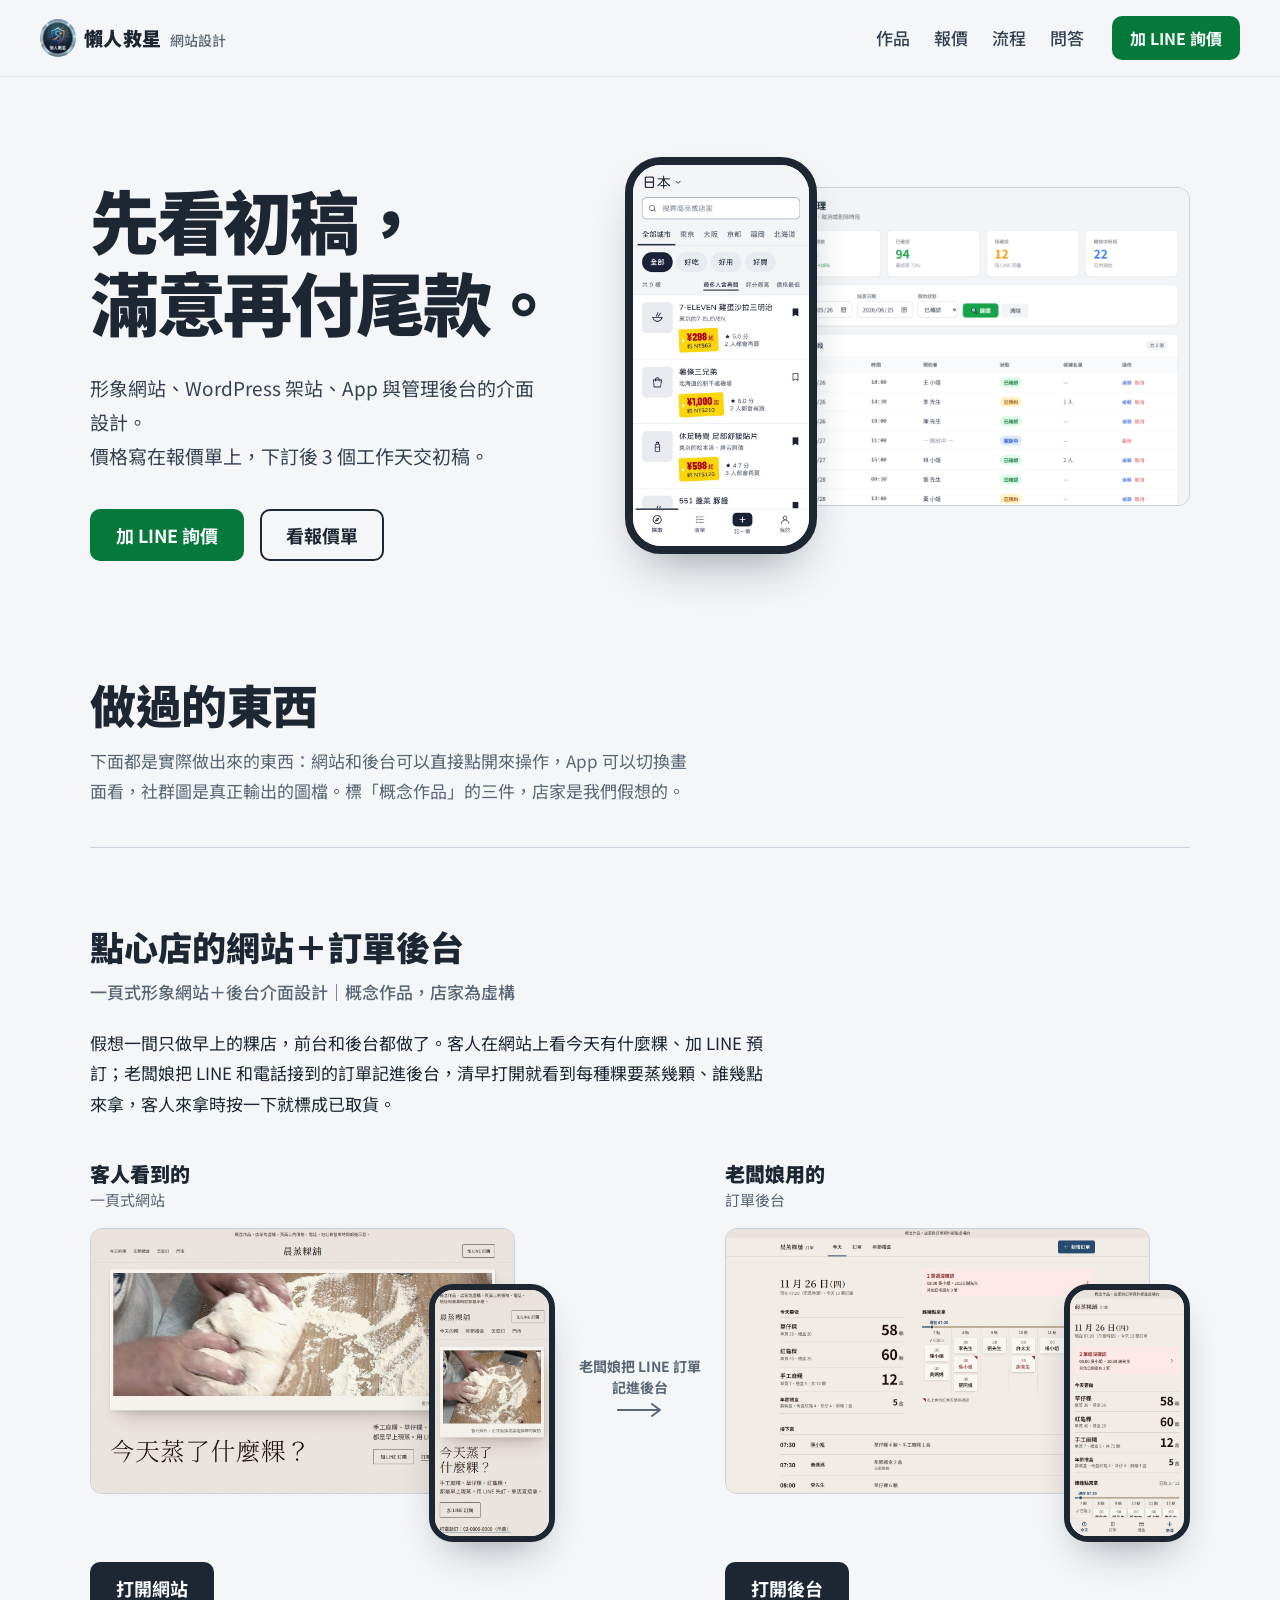
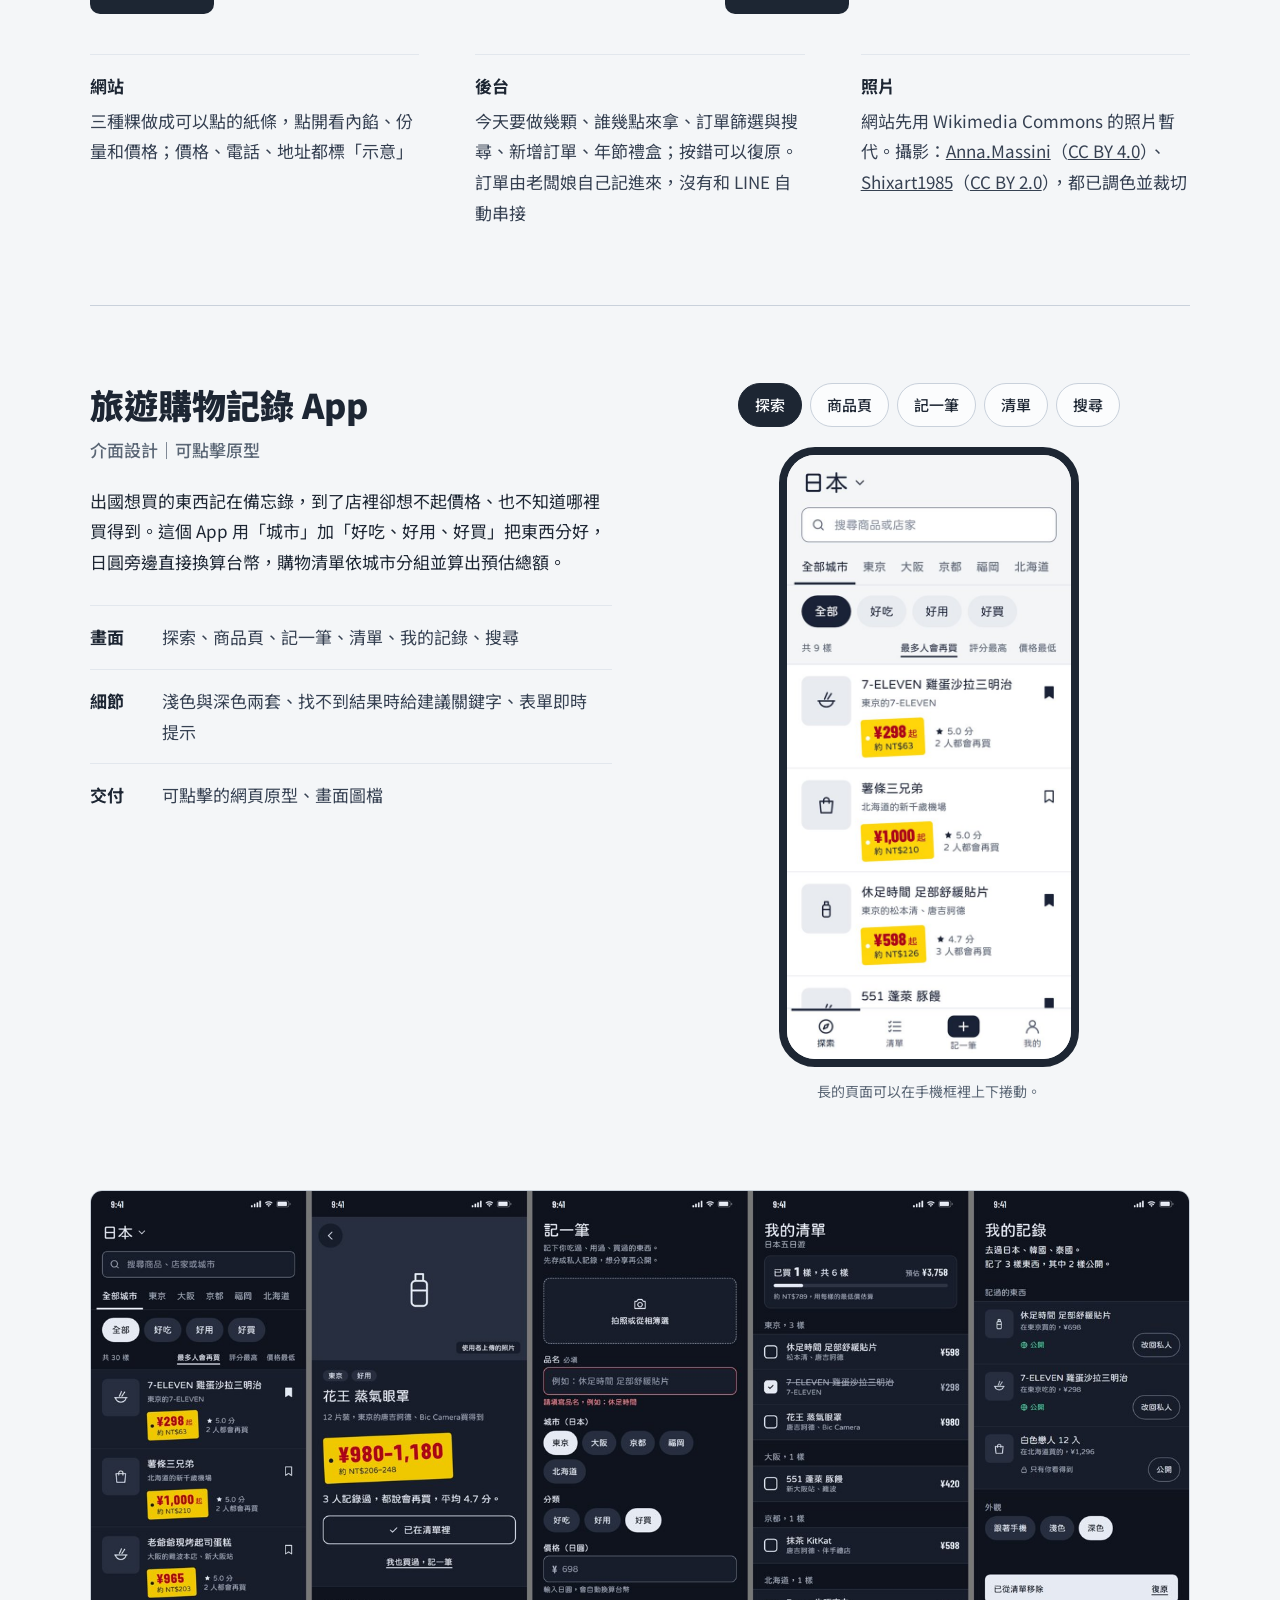
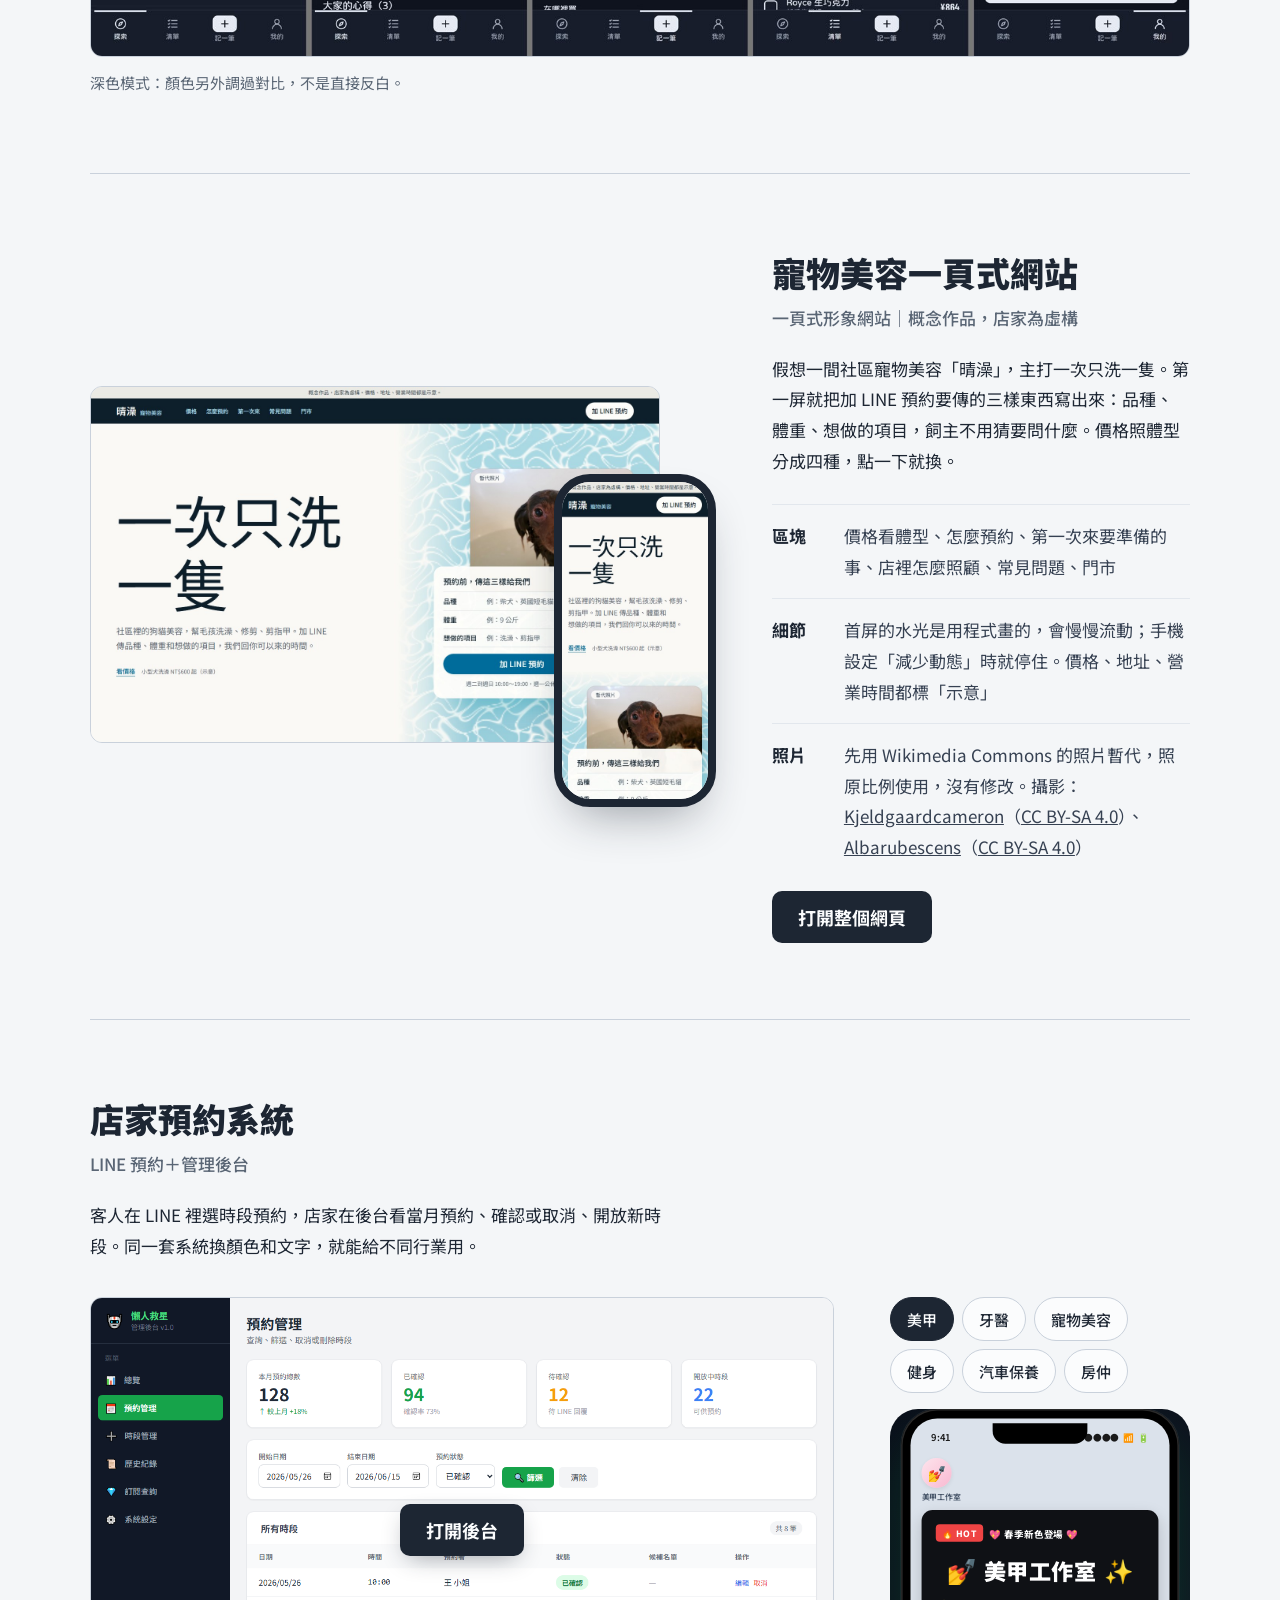
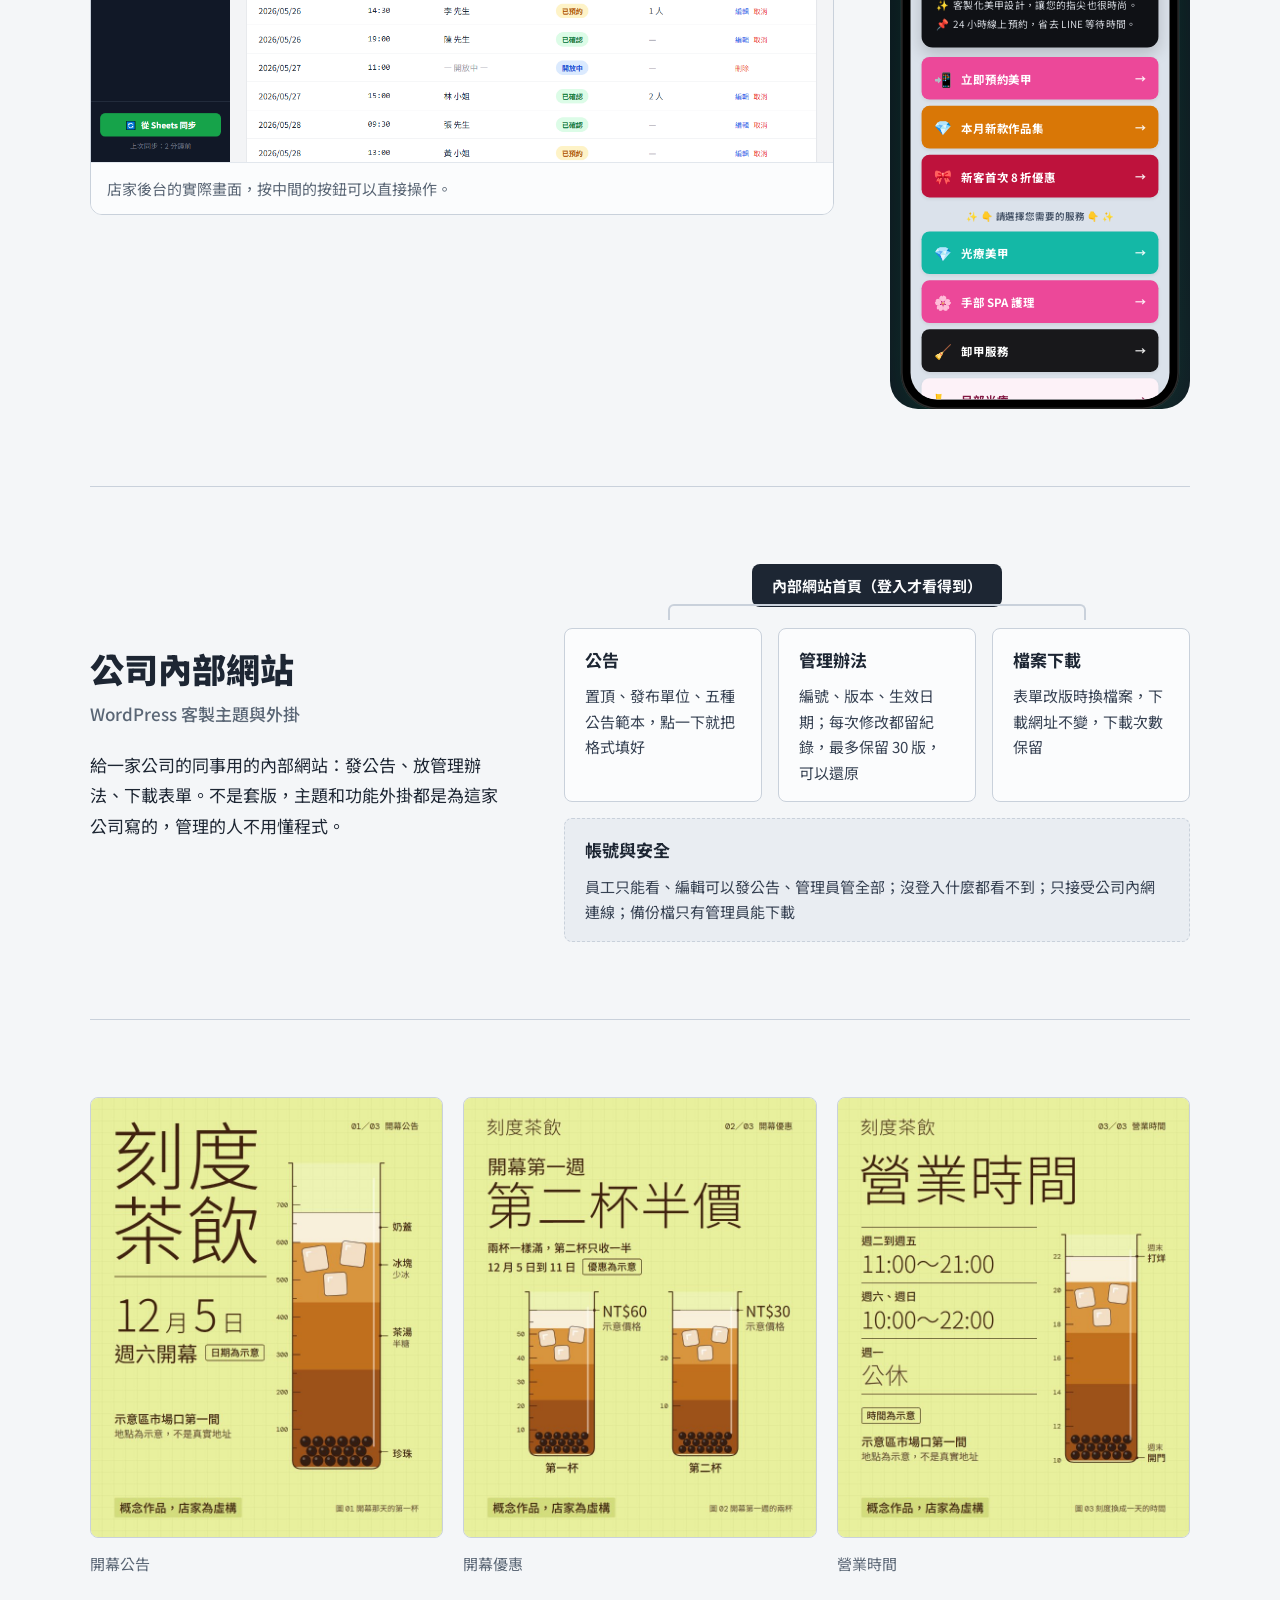
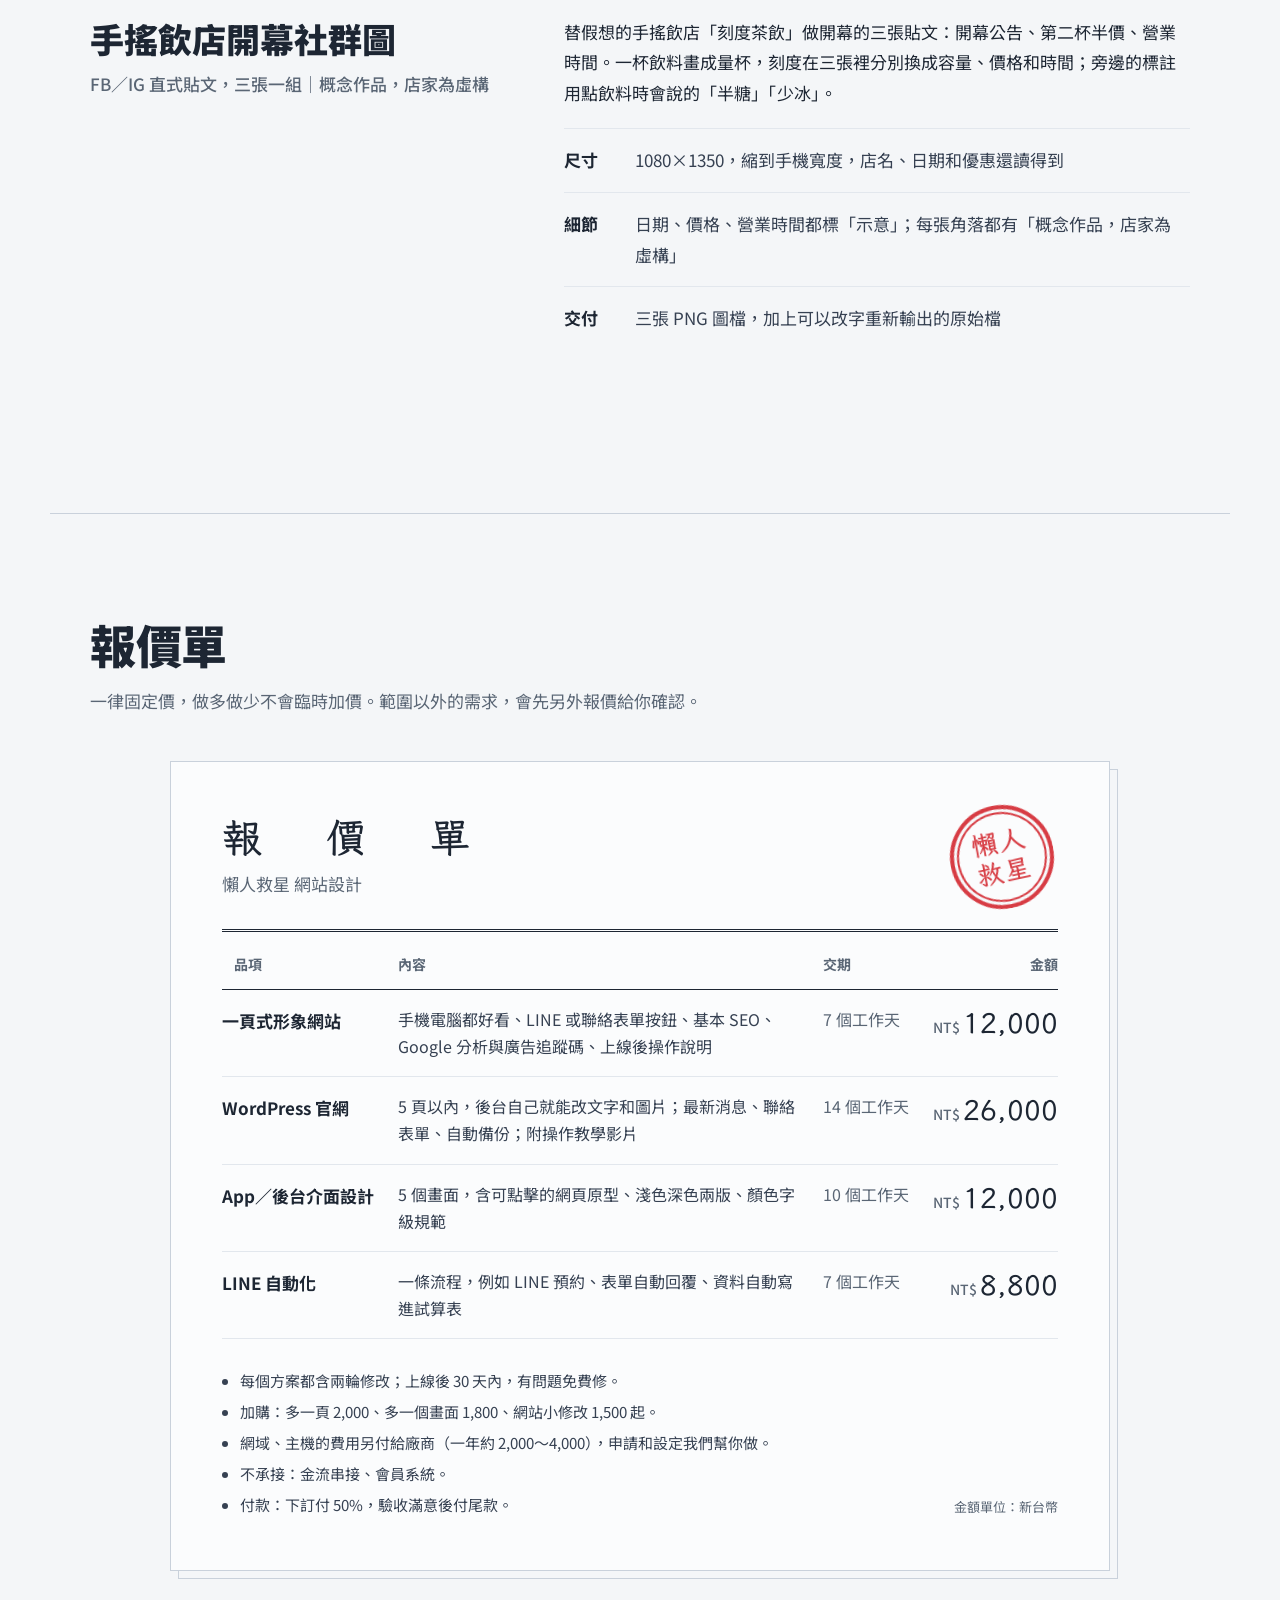
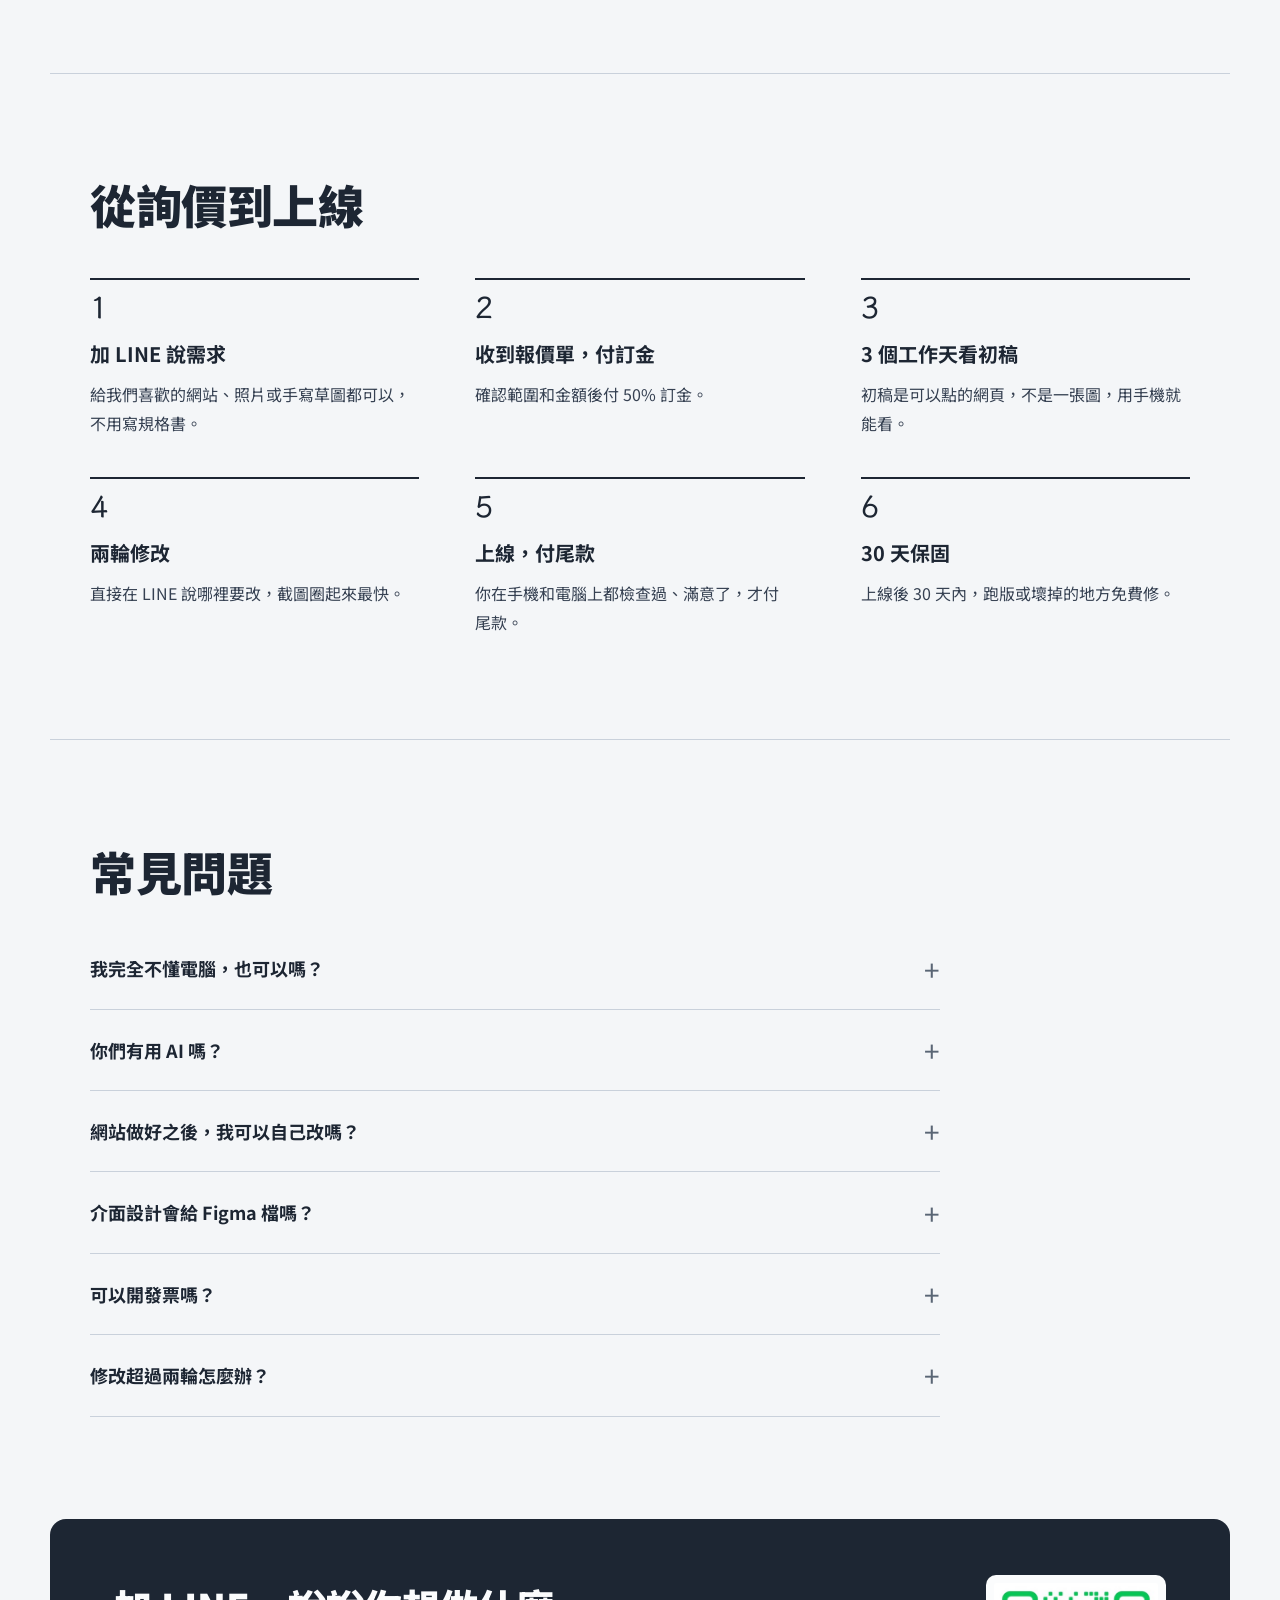
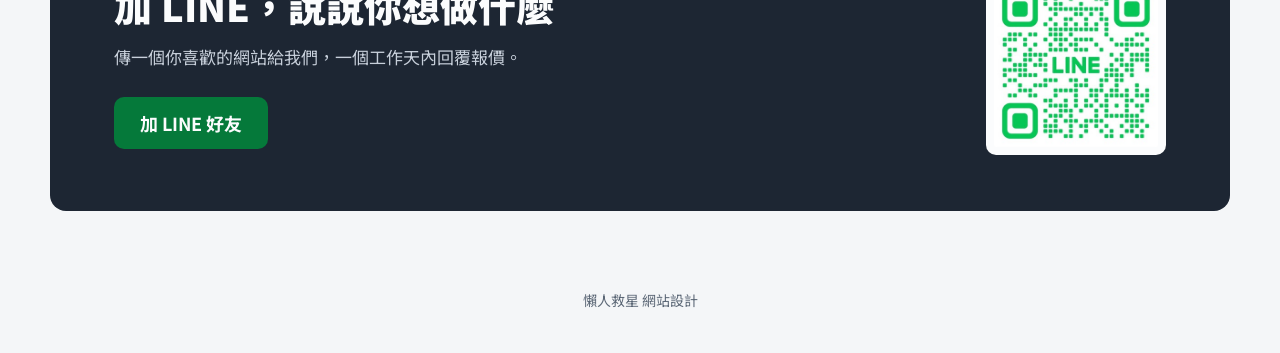
==== index.html @ dc570774 "懶人救星作品集第一版上線 網站設計、WordPress、App 與後台介面設計、社群圖。 包含 6 件作品（3 件真實案子、3 件標明概念作品）、報價單、流程與常見問題。  Co-Authored-B" ====
<!doctype html>
<html lang="zh-Hant-TW">
<head>
<meta charset="utf-8">
<meta name="viewport" content="width=device-width, initial-scale=1">
<title>懶人救星｜網站設計、WordPress 架站、介面設計｜固定報價</title>
<meta name="description" content="一頁式形象網站 NT$12,000、WordPress 官網 NT$26,000、App 與後台介面設計。白紙黑字的固定報價，下訂後 3 個工作天交初稿，滿意再付尾款。">
<meta property="og:title" content="懶人救星｜先看初稿，滿意再付尾款">
<meta property="og:description" content="形象網站、WordPress 架站、App 與後台介面設計。固定報價，3 個工作天交初稿。">
<meta property="og:image" content="assets/booking-admin.png">
<link rel="icon" href="assets/logo.jpg">
<link rel="preconnect" href="https://fonts.googleapis.com">
<link rel="preconnect" href="https://fonts.gstatic.com" crossorigin>
<link href="https://fonts.googleapis.com/css2?family=LXGW+WenKai+TC:wght@400;700&family=Noto+Sans+TC:wght@400;500;700;900&display=swap" rel="stylesheet">
<link rel="stylesheet" href="styles.css">
</head>
<body>
<a class="skip" href="#works">跳到作品</a>

<header class="top">
  <a class="brand" href="#">
    <img src="assets/logo.jpg" alt="" width="36" height="36">
    <span>懶人救星<small>網站設計</small></span>
  </a>
  <nav aria-label="主選單">
    <a href="#works">作品</a>
    <a href="#quote">報價</a>
    <a href="#steps">流程</a>
    <a href="#faq">問答</a>
  </nav>
  <a class="btn btn-line btn-sm" href="#contact">加 LINE 詢價</a>
</header>

<main>
  <section class="hero">
    <div class="hero-copy">
      <h1><span>先看初稿，</span><span>滿意再付尾款。</span></h1>
      <p class="lede">形象網站、WordPress 架站、App 與管理後台的介面設計。<br>價格寫在報價單上，下訂後 3 個工作天交初稿。</p>
      <div class="actions">
        <a class="btn btn-line" href="#contact">加 LINE 詢價</a>
        <a class="btn btn-ghost" href="#quote">看報價單</a>
      </div>
    </div>
    <figure class="hero-stage" aria-label="作品預覽：預約管理後台與旅遊購物 App">
      <div class="shot">
        <img src="assets/booking-admin.png" alt="預約管理後台：本月預約數、待確認、開放時段與預約列表" width="1280" height="800">
      </div>
      <div class="phone phone-hero">
        <img src="assets/app/explore.jpg" alt="旅遊購物 App 的探索頁：依城市與好吃、好用、好買分類的商品" width="600" height="1298">
      </div>
    </figure>
  </section>

  <section id="works" class="works" aria-labelledby="works-title">
    <h2 id="works-title" class="section-title">做過的東西</h2>
    <p class="section-lede">下面都是實際做出來的東西：網站和後台可以直接點開來操作，App 可以切換畫面看，社群圖是真正輸出的圖檔。標「概念作品」的三件，店家是我們假想的。</p>

    <!-- 作品一：同一家點心店的網站＋訂單後台（概念作品） -->
    <article class="case case-pair">
      <div class="case-text">
        <h3>點心店的網站＋訂單後台</h3>
        <p class="case-kind">一頁式形象網站＋後台介面設計｜<span class="nowrap">概念作品，店家為虛構</span></p>
        <p>假想一間只做早上的粿店，前台和後台都做了。客人在網站上看今天有什麼粿、加 LINE 預訂；老闆娘把 LINE 和電話接到的訂單記進後台，清早打開就看到每種粿要蒸幾顆、誰幾點來拿，客人來拿時按一下就標成已取貨。</p>
      </div>
      <div class="pair">
        <figure class="pair-side">
          <figcaption class="pair-label"><b>客人看到的</b>一頁式網站</figcaption>
          <div class="pair-stage">
            <div class="shot">
              <img src="assets/shop/desktop.jpg" alt="網站桌機第一屏：揉麵糰的大照片，下面是「今天蒸了什麼粿？」和加 LINE 訂購、打電話訂兩個按鈕" width="1440" height="900" loading="lazy">
            </div>
            <div class="phone phone-pair">
              <img src="assets/shop/phone.jpg" alt="網站手機第一屏：照片在上，標題和加 LINE 訂購按鈕在下" width="390" height="844" loading="lazy">
            </div>
          </div>
          <button class="btn btn-ink open-live" data-src="assets/samples/chenzheng/index.html" data-title="晨蒸粿舖網站（概念作品）">打開網站</button>
        </figure>
        <div class="pair-flow" aria-hidden="true">
          <span class="pair-flow-text"><span>老闆娘把 LINE 訂單</span><span>記進後台</span></span>
          <svg viewBox="0 0 48 16" width="48" height="16"><path d="M2 8h42M36 2l8 6-8 6" fill="none" stroke="currentColor" stroke-width="2" stroke-linecap="round" stroke-linejoin="round"/></svg>
        </div>
        <figure class="pair-side">
          <figcaption class="pair-label"><b>老闆娘用的</b>訂單後台</figcaption>
          <div class="pair-stage">
            <div class="shot">
              <img src="assets/shop/admin-desktop.jpg" alt="後台桌機畫面：今天要做草仔粿 58 顆、紅龜粿 60 顆、手工麻糬 12 盒，右邊是依小時排的取貨軌" width="1440" height="900" loading="lazy">
            </div>
            <div class="phone phone-pair">
              <img src="assets/shop/admin-phone.jpg" alt="後台手機畫面：上面是 2 筆還沒確認的提醒，下面是今天每種粿要做的數量" width="390" height="844" loading="lazy">
            </div>
          </div>
          <button class="btn btn-ink open-live" data-src="assets/samples/chenzheng-admin/index.html" data-title="晨蒸粿舖訂單後台（概念作品）">打開後台</button>
        </figure>
      </div>
      <dl class="facts facts-row">
        <div><dt>網站</dt><dd>三種粿做成可以點的紙條，點開看內餡、份量和價格；價格、電話、地址都標「示意」</dd></div>
        <div><dt>後台</dt><dd>今天要做幾顆、誰幾點來拿、訂單篩選與搜尋、新增訂單、年節禮盒；按錯可以復原。訂單由老闆娘自己記進來，沒有和 LINE 自動串接</dd></div>
        <div><dt>照片</dt><dd>網站先用 Wikimedia Commons 的照片暫代。攝影：<a href="https://commons.wikimedia.org/wiki/File:Kneading_bread_by_hand.jpg" rel="noopener">Anna.Massini</a>（<a href="https://creativecommons.org/licenses/by/4.0/" rel="noopener">CC BY 4.0</a>）、<a href="https://commons.wikimedia.org/wiki/File:Baker_woman%27s_hands_kneading_bread_dough.jpg" rel="noopener">Shixart1985</a>（<a href="https://creativecommons.org/licenses/by/2.0/" rel="noopener">CC BY 2.0</a>），都已調色並裁切</dd></div>
      </dl>
    </article>

    <!-- 作品二：App 介面 -->
    <article class="case case-app">
      <div class="case-text">
        <h3>旅遊購物記錄 App</h3>
        <p class="case-kind">介面設計｜可點擊原型</p>
        <p>出國想買的東西記在備忘錄，到了店裡卻想不起價格、也不知道哪裡買得到。這個 App 用「城市」加「好吃、好用、好買」把東西分好，日圓旁邊直接換算台幣，購物清單依城市分組並算出預估總額。</p>
        <dl class="facts">
          <div><dt>畫面</dt><dd>探索、商品頁、記一筆、清單、我的記錄、搜尋</dd></div>
          <div><dt>細節</dt><dd>淺色與深色兩套、找不到結果時給建議關鍵字、表單即時提示</dd></div>
          <div><dt>交付</dt><dd>可點擊的網頁原型、畫面圖檔</dd></div>
        </dl>
      </div>
      <div class="case-demo">
        <div class="screen-tabs" role="tablist" aria-label="切換 App 畫面">
          <button role="tab" aria-selected="true" data-screen="explore">探索</button>
          <button role="tab" aria-selected="false" data-screen="detail">商品頁</button>
          <button role="tab" aria-selected="false" data-screen="add">記一筆</button>
          <button role="tab" aria-selected="false" data-screen="list">清單</button>
          <button role="tab" aria-selected="false" data-screen="search">搜尋</button>
        </div>
        <div class="phone phone-scroll" tabindex="0" aria-label="App 畫面，可以上下捲動">
          <img id="app-screen" src="assets/app/explore.jpg" alt="App 畫面：探索" width="600" height="1298">
        </div>
        <p class="hint">長的頁面可以在手機框裡上下捲動。</p>
      </div>
      <figure class="case-wide">
        <img src="assets/app/dark.jpg" alt="同一組畫面的深色模式版本" width="1592" height="675" loading="lazy">
        <figcaption>深色模式：顏色另外調過對比，不是直接反白。</figcaption>
      </figure>
    </article>

    <!-- 作品三：寵物美容一頁式網站（概念作品；圖在左、字在右） -->
    <article class="case case-site">
      <div class="case-text">
        <h3>寵物美容一頁式網站</h3>
        <p class="case-kind">一頁式形象網站｜<span class="nowrap">概念作品，店家為虛構</span></p>
        <p>假想一間社區寵物美容「晴澡」，主打一次只洗一隻。第一屏就把加 LINE 預約要傳的三樣東西寫出來：品種、體重、想做的項目，飼主不用猜要問什麼。價格照體型分成四種，點一下就換。</p>
        <dl class="facts">
          <div><dt>區塊</dt><dd>價格看體型、怎麼預約、第一次來要準備的事、店裡怎麼照顧、常見問題、門市</dd></div>
          <div><dt>細節</dt><dd>首屏的水光是用程式畫的，會慢慢流動；手機設定「減少動態」時就停住。價格、地址、營業時間都標「示意」</dd></div>
          <div><dt>照片</dt><dd>先用 Wikimedia Commons 的照片暫代，照原比例使用，沒有修改。攝影：<a href="https://commons.wikimedia.org/wiki/File:Cute_bath_dog.jpg" rel="noopener">Kjeldgaardcameron</a>（<a href="https://creativecommons.org/licenses/by-sa/4.0/" rel="noopener">CC BY-SA 4.0</a>）、<a href="https://commons.wikimedia.org/wiki/File:As_our_cat_uses_the_bathtub,_a_hotel_in_Paris.jpg" rel="noopener">Albarubescens</a>（<a href="https://creativecommons.org/licenses/by-sa/4.0/" rel="noopener">CC BY-SA 4.0</a>）</dd></div>
        </dl>
      </div>
      <figure class="site-stage" aria-label="晴澡寵物美容網站的桌機與手機畫面">
        <div class="shot">
          <img src="assets/pet/desktop.jpg" alt="桌機第一屏：左邊大字「一次只洗一隻」，右邊水光上放著浴缸裡濕小狗的照片和「預約前，傳這三樣給我們」的預約單" width="1440" height="900" loading="lazy">
        </div>
        <div class="phone phone-site">
          <img src="assets/pet/phone.jpg" alt="手機第一屏：大字標題、一句說明，下面是洗澡小狗的照片" width="390" height="844" loading="lazy">
        </div>
      </figure>
      <div class="site-actions">
        <button class="btn btn-ink open-live" data-src="assets/samples/qingzao-pet/index.html" data-title="晴澡寵物美容（概念作品）">打開整個網頁</button>
      </div>
    </article>

    <!-- 作品四：預約系統 -->
    <article class="case case-booking">
      <div class="case-text">
        <h3>店家預約系統</h3>
        <p class="case-kind">LINE 預約＋管理後台</p>
        <p>客人在 LINE 裡選時段預約，店家在後台看當月預約、確認或取消、開放新時段。同一套系統換顏色和文字，就能給不同行業用。</p>
      </div>
      <div class="booking-demo">
        <figure class="shot shot-live">
          <div class="live-slot" id="admin-slot">
            <img src="assets/booking-admin.png" alt="預約管理後台畫面" width="1280" height="800" loading="lazy">
            <button class="btn btn-ink live-open" data-src="assets/demo/admin-demo.html" data-title="預約管理後台示範">打開後台</button>
          </div>
          <figcaption>店家後台的實際畫面，按中間的按鈕可以直接操作。</figcaption>
        </figure>
        <div class="line-side">
          <div class="industry" role="radiogroup" aria-label="切換行業">
            <button role="radio" aria-checked="true" data-src="assets/demo/line-demo.html">美甲</button>
            <button role="radio" aria-checked="false" data-src="assets/demo/line-demo-dental.html">牙醫</button>
            <button role="radio" aria-checked="false" data-src="assets/demo/line-demo-pet.html">寵物美容</button>
            <button role="radio" aria-checked="false" data-src="assets/demo/line-demo-fitness.html">健身</button>
            <button role="radio" aria-checked="false" data-src="assets/demo/line-demo-auto.html">汽車保養</button>
            <button role="radio" aria-checked="false" data-src="assets/demo/line-demo-house.html">房仲</button>
          </div>
          <div class="line-frame">
            <iframe id="line-frame" title="LINE 預約示範：美甲" src="assets/demo/line-demo.html" loading="lazy"></iframe>
          </div>
        </div>
      </div>
    </article>

    <!-- 作品五：WordPress 內部網站 -->
    <article class="case case-wp">
      <div class="case-text">
        <h3>公司內部網站</h3>
        <p class="case-kind">WordPress 客製主題與外掛</p>
        <p>給一家公司的同事用的內部網站：發公告、放管理辦法、下載表單。不是套版，主題和功能外掛都是為這家公司寫的，管理的人不用懂程式。</p>
      </div>
      <div class="sitemap" role="list" aria-label="網站內容與功能">
        <div class="node" role="listitem"><h4>公告</h4><p>置頂、發布單位、五種公告範本，點一下就把格式填好</p></div>
        <div class="node" role="listitem"><h4>管理辦法</h4><p>編號、版本、生效日期；每次修改都留紀錄，最多保留 30 版，可以還原</p></div>
        <div class="node" role="listitem"><h4>檔案下載</h4><p>表單改版時換檔案，下載網址不變，下載次數保留</p></div>
        <div class="node node-wide" role="listitem"><h4>帳號與安全</h4><p>員工只能看、編輯可以發公告、管理員管全部；沒登入什麼都看不到；只接受公司內網連線；備份檔只有管理員能下載</p></div>
      </div>
    </article>

    <!-- 作品六：手搖飲店開幕社群圖（概念作品；三張圖排一列在上，字在下） -->
    <article class="case case-feed">
      <div class="feed" role="list" aria-label="三張社群圖，點圖看原尺寸">
        <figure class="feed-item" role="listitem">
          <a href="assets/samples/kedu-tea/01-opening.png"><img src="assets/tea/01.jpg" alt="第 1 張開幕公告：大大的店名「刻度茶飲」，12 月 5 日週六開幕（日期為示意），右邊是畫成量杯的珍珠奶茶，標著奶蓋、少冰、半糖、珍珠" width="720" height="900" loading="lazy"></a>
          <figcaption>開幕公告</figcaption>
        </figure>
        <figure class="feed-item" role="listitem">
          <a href="assets/samples/kedu-tea/02-offer.png"><img src="assets/tea/02.jpg" alt="第 2 張開幕優惠：開幕第一週第二杯半價，兩杯一樣滿的飲料，旁邊刻度換成價格 NT$60 和 NT$30（示意價格）" width="720" height="900" loading="lazy"></a>
          <figcaption>開幕優惠</figcaption>
        </figure>
        <figure class="feed-item" role="listitem">
          <a href="assets/samples/kedu-tea/03-hours.png"><img src="assets/tea/03.jpg" alt="第 3 張營業時間：週二到週五 11:00～21:00、週六日 10:00～22:00、週一公休（時間為示意），旁邊的量杯刻度換成 10 點到 22 點" width="720" height="900" loading="lazy"></a>
          <figcaption>營業時間</figcaption>
        </figure>
      </div>
      <div class="feed-text">
        <div>
          <h3>手搖飲店開幕社群圖</h3>
          <p class="case-kind">FB／IG 直式貼文，三張一組｜<span class="nowrap">概念作品，店家為虛構</span></p>
        </div>
        <div>
          <p>替假想的手搖飲店「刻度茶飲」做開幕的三張貼文：開幕公告、第二杯半價、營業時間。一杯飲料畫成量杯，刻度在三張裡分別換成容量、價格和時間；旁邊的標註用點飲料時會說的「半糖」「少冰」。</p>
          <dl class="facts">
            <div><dt>尺寸</dt><dd>1080×1350，縮到手機寬度，店名、日期和優惠還讀得到</dd></div>
            <div><dt>細節</dt><dd>日期、價格、營業時間都標「示意」；每張角落都有「概念作品，店家為虛構」</dd></div>
            <div><dt>交付</dt><dd>三張 PNG 圖檔，加上可以改字重新輸出的原始檔</dd></div>
          </dl>
        </div>
      </div>
    </article>

  </section>

  <section id="quote" class="quote-wrap" aria-labelledby="quote-title">
    <h2 id="quote-title" class="section-title">報價單</h2>
    <p class="section-lede">一律固定價，做多做少不會臨時加價。範圍以外的需求，會先另外報價給你確認。</p>

    <div class="sheet">
      <div class="sheet-head">
        <div>
          <p class="sheet-title">報　價　單</p>
          <p class="sheet-from">懶人救星 網站設計</p>
        </div>
        <div class="seal" aria-hidden="true"><span>懶人<br>救星</span></div>
      </div>

      <table class="items">
        <caption class="visually-hidden">服務方案與價格</caption>
        <thead>
          <tr><th scope="col">品項</th><th scope="col">內容</th><th scope="col">交期</th><th scope="col" class="num">金額</th></tr>
        </thead>
        <tbody>
          <tr>
            <th scope="row">一頁式形象網站</th>
            <td>手機電腦都好看、LINE 或聯絡表單按鈕、基本 SEO、Google 分析與廣告追蹤碼、上線後操作說明</td>
            <td>7 個工作天</td>
            <td class="num hand">12,000</td>
          </tr>
          <tr>
            <th scope="row">WordPress 官網</th>
            <td>5 頁以內，後台自己就能改文字和圖片；最新消息、聯絡表單、自動備份；附操作教學影片</td>
            <td>14 個工作天</td>
            <td class="num hand">26,000</td>
          </tr>
          <tr>
            <th scope="row">App／後台介面設計</th>
            <td>5 個畫面，含可點擊的網頁原型、淺色深色兩版、顏色字級規範</td>
            <td>10 個工作天</td>
            <td class="num hand">12,000</td>
          </tr>
          <tr>
            <th scope="row">LINE 自動化</th>
            <td>一條流程，例如 LINE 預約、表單自動回覆、資料自動寫進試算表</td>
            <td>7 個工作天</td>
            <td class="num hand">8,800</td>
          </tr>
        </tbody>
      </table>

      <div class="sheet-foot">
        <ul class="terms">
          <li>每個方案都含兩輪修改；上線後 30 天內，有問題免費修。</li>
          <li>加購：多一頁 2,000、多一個畫面 1,800、網站小修改 1,500 起。</li>
          <li>網域、主機的費用另付給廠商（一年約 2,000～4,000），申請和設定我們幫你做。</li>
          <li>不承接：金流串接、會員系統。</li>
          <li>付款：下訂付 50%，驗收滿意後付尾款。</li>
        </ul>
        <p class="currency">金額單位：新台幣</p>
      </div>
    </div>
  </section>

  <section id="steps" class="steps" aria-labelledby="steps-title">
    <h2 id="steps-title" class="section-title">從詢價到上線</h2>
    <ol>
      <li><h3>加 LINE 說需求</h3><p>給我們喜歡的網站、照片或手寫草圖都可以，不用寫規格書。</p></li>
      <li><h3>收到報價單，付訂金</h3><p>確認範圍和金額後付 50% 訂金。</p></li>
      <li><h3>3 個工作天看初稿</h3><p>初稿是可以點的網頁，不是一張圖，用手機就能看。</p></li>
      <li><h3>兩輪修改</h3><p>直接在 LINE 說哪裡要改，截圖圈起來最快。</p></li>
      <li><h3>上線，付尾款</h3><p>你在手機和電腦上都檢查過、滿意了，才付尾款。</p></li>
      <li><h3>30 天保固</h3><p>上線後 30 天內，跑版或壞掉的地方免費修。</p></li>
    </ol>
  </section>

  <section id="faq" class="faq" aria-labelledby="faq-title">
    <h2 id="faq-title" class="section-title">常見問題</h2>
    <details>
      <summary>我完全不懂電腦，也可以嗎？</summary>
      <p>可以。你只要告訴我們你的店或公司在做什麼、想讓客人看到什麼。網域、主機這些技術的事我們處理，做好後會錄一段影片教你怎麼改內容。</p>
    </details>
    <details>
      <summary>你們有用 AI 嗎？</summary>
      <p>有。設計和程式都用 AI 輔助，所以價格比一般工作室低、出稿也快。每一頁都會在手機和電腦上實際測過才交給你，原始檔全部給你，沒有綁約。</p>
    </details>
    <details>
      <summary>網站做好之後，我可以自己改嗎？</summary>
      <p>WordPress 官網可以自己在後台改文字、換圖片、發最新消息。一頁式網站要改的話，小修改 1,500 元起，或請我們教你改。</p>
    </details>
    <details>
      <summary>介面設計會給 Figma 檔嗎？</summary>
      <p>我們交的是可以點的網頁原型和畫面圖檔，工程師可以直接照著做。如果你的團隊一定要 Figma 原始檔，詢價時先告訴我們。</p>
    </details>
    <details>
      <summary>可以開發票嗎？</summary>
      <p>目前以個人接案，提供勞務報酬單。需要發票的案子，詢價時先告訴我們。</p>
    </details>
    <details>
      <summary>修改超過兩輪怎麼辦？</summary>
      <p>小地方一樣幫你改。如果是改方向、加新頁面，會先報價給你確認，你同意了才動工。</p>
    </details>
  </section>

  <section id="contact" class="contact" aria-labelledby="contact-title">
    <div>
      <h2 id="contact-title">加 LINE，說說你想做什麼</h2>
      <p>傳一個你喜歡的網站給我們，一個工作天內回覆報價。</p>
      <a class="btn btn-line" href="https://line.me/R/ti/p/%40lazysavior" rel="noopener">加 LINE 好友</a>
    </div>
    <img class="qr" src="assets/line-qr.jpg" alt="LINE 官方帳號 QR code，手機掃描加好友" width="180" height="180" loading="lazy">
  </section>
</main>

<footer class="foot">
  <p>懶人救星 網站設計</p>
</footer>

<dialog id="live-dialog" aria-labelledby="live-title">
  <div class="live-bar">
    <p id="live-title" class="live-title">可操作的示範</p>
    <form method="dialog"><button class="btn btn-ink btn-sm" value="close">關閉示範</button></form>
  </div>
  <iframe id="live-frame" title="可操作的示範"></iframe>
</dialog>

<script src="script.js"></script>
</body>
</html>
---- styles.css ----
/* Hallmark · shape: 開場兩句話＋六件作品＋報價單 · genre: editorial · theme: custom · job: hire · idea: "固定報價、先看初稿，用真的作品說話" · vibe: "白紙黑字的報價單，蓋上朱紅印章" · hero: 左邊兩行大字與兩個按鈕，右邊真的後台截圖疊上 App 畫面 · nav: 品牌字、四個錨點連結、一個 LINE 按鈕（刻意的常見做法，報價網站要讓人一眼找到聯絡方式） · footer: 一行工作室名稱 · imagery: the product · signature: 報價單右上角的朱紅印章
 * axes: custom · contrast: pass · fold: pass · v2.0.0 */
/* Hallmark · pre-emit critique: P4 H4 E4 S4 R4 V3 · weakest: V, 作品區容易變成千篇一律的左文右圖；六件作品用六種構圖拉開：同一家點心店的網站和後台並排（中間的箭頭寫「老闆娘把 LINE 訂單記進後台」）、可切換的手機畫面、截圖疊手機圖在左字在右（寵物美容）、真截圖加 LINE 示範、網站地圖、三張社群圖排一列字在下 */

/* 懶人救星 網站設計｜作品集
   色彩：紙 --paper、墨 --ink、格線 --rule、印泥紅 --seal（只用在印章）、LINE 綠 --line（只用在 LINE 按鈕）
   字體：Noto Sans TC（標題 900、內文 400）＋ 霞鶩文楷 TC（報價單上的手寫金額與印章） */

:root {
  --paper: #f4f6f8;
  --surface: #fbfcfd;
  --panel: #e9edf2;
  --ink: #1d2633;
  --ink-2: #364152;
  --muted: #5a6675;
  --rule: #c9d1db;
  --rule-soft: #e2e7ed;
  --seal: #d7262e;
  --line: #05793a;
  --line-hover: #046a33;
  --focus: #2f6feb;
  --on-dark: #fbfcfd;
  --on-dark-muted: #c7cfda;
  --shadow: rgb(29 38 51 / .45);
  --scrim: rgb(29 38 51 / .6);
  --sans: 'Noto Sans TC', 'PingFang TC', 'Microsoft JhengHei', sans-serif;
  --hand: 'LXGW WenKai TC', 'Noto Sans TC', serif;
  --wrap: 1180px;
  --gutter: clamp(20px, 4vw, 40px);
  --col-gap: 56px;
}

*,
*::before,
*::after { box-sizing: border-box; }

html { scroll-behavior: smooth; scroll-padding-top: 84px; overflow-x: clip; }

body {
  margin: 0;
  overflow-x: clip;
  background: var(--paper);
  color: var(--ink);
  font: 400 17px/1.8 var(--sans);
  -webkit-font-smoothing: antialiased;
  text-rendering: optimizeLegibility;
  caret-color: var(--ink);
  scrollbar-color: var(--rule) var(--paper);
}

::selection { background: var(--ink); color: var(--on-dark); }

img { max-width: 100%; height: auto; display: block; }
p { margin: 0 0 1em; text-wrap: pretty; }
li, dd, figcaption, td, summary { text-wrap: pretty; } /* 中文排版：最後一行不要只剩一個字 */
h1, h2, h3, h4 { margin: 0; text-wrap: balance; }

a { color: inherit; }
:focus-visible { outline: 3px solid var(--focus); outline-offset: 3px; border-radius: 4px; }

.skip { position: absolute; left: -999px; top: 8px; background: var(--ink); color: var(--on-dark); padding: 8px 16px; z-index: 10; }
.skip:focus { left: 8px; }
.nowrap { white-space: nowrap; }
.visually-hidden { position: absolute; width: 1px; height: 1px; overflow: hidden; clip: rect(0 0 0 0); white-space: nowrap; }

/* ---------- 按鈕 ---------- */
.btn {
  display: inline-flex; align-items: center; justify-content: center;
  min-height: 52px; padding: 0 24px;
  border-radius: 10px; border: 2px solid transparent;
  font: 700 18px/1 var(--sans); text-decoration: none; cursor: pointer;
  transition: background-color .15s, border-color .15s, color .15s, transform .1s;
}
.btn:active { transform: translateY(1px); }
.btn:disabled,
.btn[aria-disabled="true"] { opacity: .5; cursor: not-allowed; transform: none; }
.btn-sm { min-height: 44px; padding: 0 16px; font-size: 16px; }
.btn-line { background: var(--line); color: var(--on-dark); }
.btn-line:hover { background: var(--line-hover); }
.btn-ghost { border-color: var(--ink); color: var(--ink); background: transparent; }
.btn-ghost:hover { background: var(--ink); color: var(--on-dark); }
.btn-ink { background: var(--ink); color: var(--on-dark); }
.btn-ink:hover { background: var(--ink-2); }

/* ---------- 頂欄 ---------- */
.top {
  position: sticky; top: 0; z-index: 5;
  display: flex; align-items: center; gap: 28px;
  padding: 16px var(--gutter);
  background: var(--paper);
  border-bottom: 1px solid var(--rule-soft);
}
.brand { display: flex; align-items: center; gap: 8px; text-decoration: none; font-weight: 900; font-size: 19px; letter-spacing: .02em; }
.brand img { border-radius: 50%; }
.brand small { font-weight: 500; font-size: 14px; color: var(--muted); margin-left: 8px; letter-spacing: 0; }
.top nav { display: flex; gap: 24px; margin-left: auto; }
.top nav a { text-decoration: none; font-weight: 500; color: var(--ink-2); }
.top nav a:hover { color: var(--ink); text-decoration: underline; text-underline-offset: 6px; }

/* ---------- 版面骨架 ---------- */
main > section { max-width: var(--wrap); margin: 0 auto; padding: 0 var(--gutter); }

.section-title {
  font-weight: 900;
  font-size: clamp(30px, 4.2vw, 46px);
  line-height: 1.25;
  letter-spacing: -.01em;
}
.section-lede { color: var(--muted); max-width: 36em; margin-top: 12px; }

/* ---------- 開場 ---------- */
.hero {
  display: grid;
  grid-template-columns: minmax(0, 5fr) minmax(0, 6fr);
  gap: clamp(32px, 5vw, 72px);
  align-items: center;
  padding-top: clamp(48px, 8vw, 104px) !important;
  padding-bottom: clamp(64px, 9vw, 120px) !important;
}
.hero h1 {
  font-weight: 900;
  font-size: clamp(38px, 5.4vw, 70px);
  line-height: 1.18;
  letter-spacing: -.035em;
}
.hero h1 span { display: block; white-space: nowrap; } /* 一句一行，不讓「尾款」被拆開 */
.lede { font-size: clamp(17px, 1.5vw, 19px); color: var(--ink-2); margin: 28px 0 36px; max-width: 30em; }
.actions { display: flex; flex-wrap: wrap; gap: 16px; }

.hero-stage { position: relative; margin: 0; padding: 0 0 48px 56px; }

/* 真的截圖：只有一條清楚的邊，不畫假的視窗外框 */
.shot {
  margin: 0;
  background: var(--surface);
  border: 1px solid var(--rule);
  border-radius: 12px;
  overflow: hidden;
}
.shot figcaption { font-size: 15px; color: var(--muted); padding: 12px 16px; border-top: 1px solid var(--rule-soft); background: var(--surface); }

.phone {
  border: 8px solid var(--ink);
  border-radius: 36px;
  overflow: hidden;
  background: var(--surface);
}
.phone-hero {
  position: absolute; left: 0; bottom: 0;
  width: clamp(150px, 34%, 232px);
  box-shadow: 0 24px 48px -20px var(--shadow);
}

/* ---------- 作品 ---------- */
.works { padding-bottom: clamp(56px, 8vw, 104px) !important; }
.case { padding: clamp(48px, 6vw, 80px) 0; border-top: 1px solid var(--rule); }
.works .section-lede + .case { margin-top: 40px; }
.case h3 { font-weight: 900; font-size: clamp(26px, 2.8vw, 34px); line-height: 1.3; }
.case-kind { color: var(--muted); font-weight: 500; margin: 8px 0 20px; }
.case-text > p:not(.case-kind) { max-width: 34em; }

.facts { margin: 28px 0 0; display: grid; gap: 16px; }
.facts div { display: grid; grid-template-columns: 3.5em minmax(0, 1fr); gap: 12px; padding-top: 16px; border-top: 1px solid var(--rule-soft); }
.facts dt { font-weight: 700; }
.facts dd { margin: 0; color: var(--ink-2); }

/* 作品一：App */
.case-app { display: grid; grid-template-columns: minmax(0, 1fr) minmax(0, 1fr); gap: var(--col-gap); align-items: start; }
.case-demo { display: flex; flex-direction: column; align-items: center; }
.screen-tabs { display: flex; flex-wrap: wrap; justify-content: center; gap: 8px; margin-bottom: 20px; }
.screen-tabs button,
.industry button {
  font: 500 15px/1 var(--sans);
  min-height: 44px; padding: 12px 16px; border-radius: 999px;
  border: 1px solid var(--rule); background: var(--surface); color: var(--ink); cursor: pointer;
}
.screen-tabs button:active,
.industry button:active { background: var(--panel); }
.screen-tabs button[aria-selected="true"],
.industry button[aria-checked="true"] { background: var(--ink); border-color: var(--ink); color: var(--on-dark); }
.phone-scroll { width: min(300px, 80vw); height: 620px; overflow-y: auto; overscroll-behavior: contain; scrollbar-width: thin; }
.hint { font-size: 14px; color: var(--muted); margin-top: 12px; }
.case-wide { grid-column: 1 / -1; margin: 16px 0 0; }
.case-wide img { border-radius: 12px; border: 1px solid var(--rule); }
.case-wide figcaption { font-size: 15px; color: var(--muted); margin-top: 12px; }

/* 作品二：預約系統 */
.case-booking .case-text { max-width: 40em; }
.booking-demo { display: grid; grid-template-columns: minmax(0, 1fr) 300px; gap: var(--col-gap); margin-top: 36px; align-items: start; }
.live-slot { position: relative; }
.live-open { position: absolute; left: 50%; top: 50%; transform: translate(-50%, -50%); box-shadow: 0 8px 24px -8px var(--shadow); }
.live-open:active { transform: translate(-50%, calc(-50% + 1px)); }
.industry { display: flex; flex-wrap: wrap; gap: 8px; margin-bottom: 16px; }
.line-frame { width: 300px; height: 600px; overflow: hidden; border-radius: 28px; }
.line-frame iframe { width: 380px; height: 760px; border: 0; transform: scale(.7895); transform-origin: 0 0; }

/* 作品三：WordPress 網站地圖 */
.case-wp { display: grid; grid-template-columns: minmax(0, 4fr) minmax(0, 6fr); gap: var(--col-gap); align-items: center; }
.sitemap {
  position: relative;
  display: grid; grid-template-columns: repeat(3, minmax(0, 1fr)); gap: 16px;
  padding-top: 64px;
}
.sitemap::before {
  content: '內部網站首頁（登入才看得到）';
  position: absolute; top: 0; left: 50%; transform: translateX(-50%);
  padding: 8px 20px; border-radius: 8px; background: var(--ink); color: var(--on-dark);
  font-weight: 700; font-size: 15px; white-space: nowrap;
}
.sitemap::after {
  content: ''; position: absolute; top: 40px; left: 16.66%; right: 16.66%; height: 16px;
  border: 2px solid var(--rule); border-bottom: 0; border-radius: 6px 6px 0 0;
}
.node { background: var(--surface); border: 1px solid var(--rule); border-radius: 8px; padding: 16px 20px; }
.node h4 { font-size: 17px; font-weight: 700; margin-bottom: 8px; }
.node p { margin: 0; font-size: 15px; line-height: 1.7; color: var(--ink-2); }
.node-wide { grid-column: 1 / -1; background: var(--panel); border-style: dashed; }

/* 作品一：點心店網站＋後台（同一家店的兩邊並排，中間的箭頭寫「老闆娘把 LINE 訂單記進後台」；後台沒有和 LINE 串接，不能寫成會自動跑進去） */
.case-pair .case-text > p:not(.case-kind) { max-width: 40em; }
.pair {
  display: grid; grid-template-columns: minmax(0, 1fr) auto minmax(0, 1fr);
  gap: 24px; align-items: center; margin-top: 40px;
}
.pair-side { margin: 0; display: grid; gap: 16px; justify-items: start; min-width: 0; }
.pair-label { font-size: 15px; color: var(--muted); line-height: 1.5; }
.pair-label b { display: block; color: var(--ink); font-size: 20px; font-weight: 900; }
.pair-stage { position: relative; width: 100%; padding: 0 40px 48px 0; }
.phone-pair {
  position: absolute; right: 0; bottom: 0;
  width: clamp(88px, 27%, 132px);
  border-width: 6px; border-radius: 24px;
  box-shadow: 0 20px 40px -18px var(--shadow);
}
.pair-side .open-live { margin-top: 4px; }
.pair-flow-text > span { display: block; }
.pair-flow { display: grid; justify-items: center; gap: 4px; color: var(--muted); font-size: 14px; font-weight: 700; line-height: 1.5; text-align: center; white-space: nowrap; }
.facts-row { grid-template-columns: repeat(3, minmax(0, 1fr)); gap: 16px var(--col-gap); margin-top: 40px; }
.facts-row div { grid-template-columns: minmax(0, 1fr); gap: 4px; align-content: start; }

/* 作品三：寵物美容網站（圖在左、字在右，跟前後的構圖錯開） */
.case-site { display: grid; grid-template-columns: minmax(0, 6fr) minmax(0, 4fr); grid-template-rows: auto auto; column-gap: var(--col-gap); align-items: center; }
.case-site .site-stage { grid-column: 1; grid-row: 1 / span 2; }
.case-site .case-text { grid-column: 2; grid-row: 1; align-self: end; }
.case-site .site-actions { grid-column: 2; grid-row: 2; align-self: start; }
.site-stage { position: relative; margin: 0; padding: 0 56px 64px 0; }
.phone-site {
  position: absolute; right: 0; bottom: 0;
  width: clamp(120px, 26%, 184px);
  box-shadow: 0 24px 48px -20px var(--shadow);
}
.open-live { margin-top: 28px; }

/* 作品六：社群圖（三張圖排一列在上，字在下；點圖看原尺寸） */
.feed { display: grid; grid-template-columns: repeat(3, minmax(0, 1fr)); gap: 20px; }
.feed-item { margin: 0; }
.feed-item a { display: block; border-radius: 8px; overflow: hidden; border: 1px solid var(--rule); }
.feed-item a:hover img { opacity: .92; }
.feed-item figcaption { font-size: 15px; color: var(--muted); margin-top: 12px; }
.feed-text { display: grid; grid-template-columns: minmax(0, 4fr) minmax(0, 6fr); gap: var(--col-gap); margin-top: 40px; align-items: start; }
.feed-text .facts { margin-top: 20px; }

/* ---------- 報價單（這頁最重的一筆） ---------- */
.quote-wrap { padding-top: clamp(56px, 8vw, 104px) !important; padding-bottom: clamp(56px, 8vw, 104px) !important; border-top: 1px solid var(--rule); }
.sheet {
  position: relative;
  max-width: 940px; margin: 44px auto 0;
  background: var(--surface);
  padding: clamp(24px, 4vw, 56px);
  border: 1px solid var(--rule);
  box-shadow: 8px 8px 0 -1px var(--paper), 8px 8px 0 0 var(--rule);
}
.sheet-head { display: flex; justify-content: space-between; align-items: flex-start; padding-bottom: 20px; border-bottom: 3px double var(--ink); }
.sheet-title { font: 700 clamp(30px, 4vw, 40px)/1.2 var(--hand); letter-spacing: .3em; margin: 0; }
.sheet-from { margin: 8px 0 0; color: var(--muted); }

.seal {
  width: 104px; height: 104px; flex: none; margin: -8px 4px 0 0;
  display: grid; place-items: center;
  border: 4px solid var(--seal); border-radius: 50%;
  box-shadow: inset 0 0 0 3px var(--surface), inset 0 0 0 5px var(--seal);
  color: var(--seal);
  font: 700 26px/1.15 var(--hand); text-align: center; letter-spacing: .08em;
  transform: rotate(-11deg);
  opacity: .9;
  mix-blend-mode: multiply;
}
.seal.stamp { animation: stamp .45s cubic-bezier(.2, .9, .3, 1.2) both; }
@keyframes stamp {
  0% { transform: rotate(-24deg) scale(1.7); opacity: 0; }
  70% { transform: rotate(-9deg) scale(.94); opacity: .95; }
  100% { transform: rotate(-11deg) scale(1); opacity: .9; }
}

.items { width: 100%; border-collapse: collapse; margin-top: 8px; }
.items th, .items td { text-align: left; vertical-align: top; padding: 16px 12px; border-bottom: 1px solid var(--rule-soft); }
.items thead th { font-size: 14px; font-weight: 700; color: var(--muted); padding-top: 12px; padding-bottom: 12px; border-bottom: 1px solid var(--ink); }
.items tbody th { font-weight: 700; white-space: nowrap; padding-left: 0; }
.items td { color: var(--ink-2); font-size: 16px; line-height: 1.7; }
.items td:nth-child(3) { white-space: nowrap; color: var(--muted); }
.items .num { text-align: right; padding-right: 0; }
.items .hand { font: 700 28px/1.2 var(--hand); color: var(--ink); white-space: nowrap; font-variant-numeric: tabular-nums; }
.items .hand::before { content: 'NT$ '; font: 500 14px var(--sans); color: var(--muted); }

.sheet-foot { display: flex; justify-content: space-between; align-items: flex-end; gap: 24px; margin-top: 28px; }
.terms { margin: 0; padding-left: 1.2em; color: var(--ink-2); font-size: 15px; line-height: 1.8; }
.terms li + li { margin-top: 4px; }
.currency { font-size: 13px; color: var(--muted); margin: 0; white-space: nowrap; }

/* ---------- 流程（真的有先後順序，才用編號） ---------- */
.steps { padding-top: clamp(56px, 8vw, 104px) !important; padding-bottom: clamp(56px, 8vw, 104px) !important; border-top: 1px solid var(--rule); }
.steps ol {
  list-style: none; counter-reset: step; margin: 44px 0 0; padding: 0;
  display: grid; grid-template-columns: repeat(3, minmax(0, 1fr)); gap: 40px var(--col-gap);
}
.steps li { counter-increment: step; position: relative; padding-top: 56px; border-top: 2px solid var(--ink); }
.steps li::before {
  content: counter(step);
  position: absolute; top: 12px; left: 0;
  font: 700 30px/1 var(--hand); color: var(--ink);
}
.steps h3 { font-size: 20px; font-weight: 700; margin-bottom: 8px; }
.steps p { color: var(--ink-2); margin: 0; font-size: 16px; }

/* ---------- 問答 ---------- */
.faq { padding-top: clamp(56px, 8vw, 104px) !important; padding-bottom: clamp(56px, 8vw, 104px) !important; border-top: 1px solid var(--rule); }
.faq .section-title { margin-bottom: 28px; }
.faq details { border-bottom: 1px solid var(--rule); max-width: 50em; }
.faq summary {
  list-style: none; cursor: pointer;
  display: flex; justify-content: space-between; align-items: center; gap: 16px;
  padding: 24px 0; font-weight: 700; font-size: 18px;
}
.faq summary::-webkit-details-marker { display: none; }
.faq summary::after { content: '+'; font-weight: 400; font-size: 28px; line-height: 1; color: var(--muted); transition: transform .2s; }
.faq details[open] summary::after { transform: rotate(45deg); }
.faq details p { color: var(--ink-2); max-width: 40em; margin: 0 0 24px; }

/* ---------- 聯絡 ---------- */
.contact {
  display: flex; justify-content: space-between; align-items: center; gap: 32px;
  max-width: var(--wrap) !important;
  margin: 0 auto clamp(48px, 6vw, 80px) !important;
  padding: clamp(32px, 5vw, 56px) clamp(24px, 5vw, 64px) !important;
  background: var(--ink); color: var(--on-dark); border-radius: 16px;
}
.contact h2 { font-weight: 900; font-size: clamp(26px, 3.4vw, 38px); line-height: 1.3; margin-bottom: 12px; }
.contact p { color: var(--on-dark-muted); margin-bottom: 24px; }
.qr { width: 180px; border-radius: 10px; background: var(--surface); padding: 8px; flex: none; }

.foot { text-align: center; color: var(--muted); font-size: 14px; padding: 0 0 40px; }
.foot p { margin: 0; }

/* ---------- 示範視窗 ---------- */
dialog {
  width: min(1240px, 94vw); height: min(820px, 90vh);
  padding: 0; border: 0; border-radius: 16px; overflow: hidden;
  background: var(--surface);
}
dialog::backdrop { background: var(--scrim); }
/* 關閉按鈕放在視窗上方自己的一條標題列，不疊在範例頁上（不會蓋到範例頁的「概念作品」標示和按鈕） */
dialog[open] { display: flex; flex-direction: column; }
.live-bar { display: flex; align-items: center; justify-content: space-between; gap: 16px; padding: 8px 8px 8px 20px; border-bottom: 1px solid var(--rule); background: var(--surface); }
.live-title { margin: 0; min-width: 0; overflow: hidden; text-overflow: ellipsis; white-space: nowrap; font-weight: 700; font-size: 15px; }
dialog form { flex: none; }
dialog iframe { flex: 1; width: 100%; min-height: 0; border: 0; }

/* ---------- 手機與平板 ---------- */
@media (max-width: 960px) {
  .hero, .case-app, .case-wp, .case-site { grid-template-columns: minmax(0, 1fr); }
  .case-site .site-stage, .case-site .case-text, .case-site .site-actions { grid-column: auto; grid-row: auto; }
  .case-site { row-gap: 32px; }
  .case-site .site-actions .open-live { margin-top: 0; }
  .pair { grid-template-columns: minmax(0, 1fr); gap: 16px; }
  .pair-flow { grid-auto-flow: column; align-items: center; justify-self: start; gap: 8px; }
  .pair-flow-text > span { display: inline; } /* 手機上連成一句「老闆娘把 LINE 訂單記進後台」，箭頭接在後面、朝下 */
  .pair-flow svg { transform: rotate(90deg); }
  .facts-row { grid-template-columns: minmax(0, 1fr); gap: 16px; }
  .feed-text { grid-template-columns: minmax(0, 1fr); gap: 0; }
  .hero-stage { padding-left: 40px; margin-top: 16px; }
  .booking-demo { grid-template-columns: minmax(0, 1fr); justify-items: center; }
  .booking-demo .shot { width: 100%; }
  .steps ol { grid-template-columns: repeat(2, minmax(0, 1fr)); }
}
@media (max-width: 640px) {
  body { font-size: 16px; }
  .top { gap: 12px; }
  .top nav { display: none; }
  .top .btn { margin-left: auto; }
  .brand small { display: none; }
  /* 手機上讓疊放的 App 畫面整個落在截圖區塊內，不往上蓋到按鈕 */
  .hero-stage { padding: 0 0 96px 32px; }
  .phone-hero { width: 120px; }
  .site-stage { padding: 0 32px 96px 0; }
  .phone-site { width: 120px; }
  .pair-stage { padding: 0 32px 72px 0; }
  .phone-pair { width: 96px; }
  /* 手機上社群圖改成可以左右滑的一列，露出下一張的一角，看得出還有 */
  /* 往右延伸到螢幕邊緣（左邊照樣對齊內容），露出的下一張才看得出是刻意的 */
  .feed { grid-template-columns: none; grid-auto-flow: column; grid-auto-columns: 78%; overflow-x: auto; scroll-snap-type: x mandatory; padding-bottom: 8px; margin-right: calc(-1 * var(--gutter)); padding-right: var(--gutter); }
  .feed-item { scroll-snap-align: start; }
  .steps ol { grid-template-columns: minmax(0, 1fr); gap: 32px; }
  .sitemap { grid-template-columns: minmax(0, 1fr); padding-top: 56px; }
  .sitemap::after { display: none; }
  .sheet-head { gap: 12px; }
  .seal { width: 80px; height: 80px; font-size: 20px; }
  /* 報價單在手機上改成一項一卡 */
  .items thead { display: none; }
  .items, .items tbody, .items tr, .items th, .items td { display: block; width: 100%; }
  .items tr { padding: 16px 0; border-bottom: 1px solid var(--rule-soft); }
  .items th, .items td { border: 0; padding: 4px 0; }
  .items tbody th { font-size: 18px; }
  .items .num { text-align: left; margin-top: 8px; }
  .sheet-foot { flex-direction: column; align-items: flex-start; }
  .contact { flex-direction: column; align-items: flex-start; }
  .live-open { font-size: 15px; min-height: 44px; padding: 0 16px; }
}

@media (prefers-reduced-motion: reduce) {
  html { scroll-behavior: auto; }
  *, *::before, *::after { animation: none !important; transition: none !important; }
}
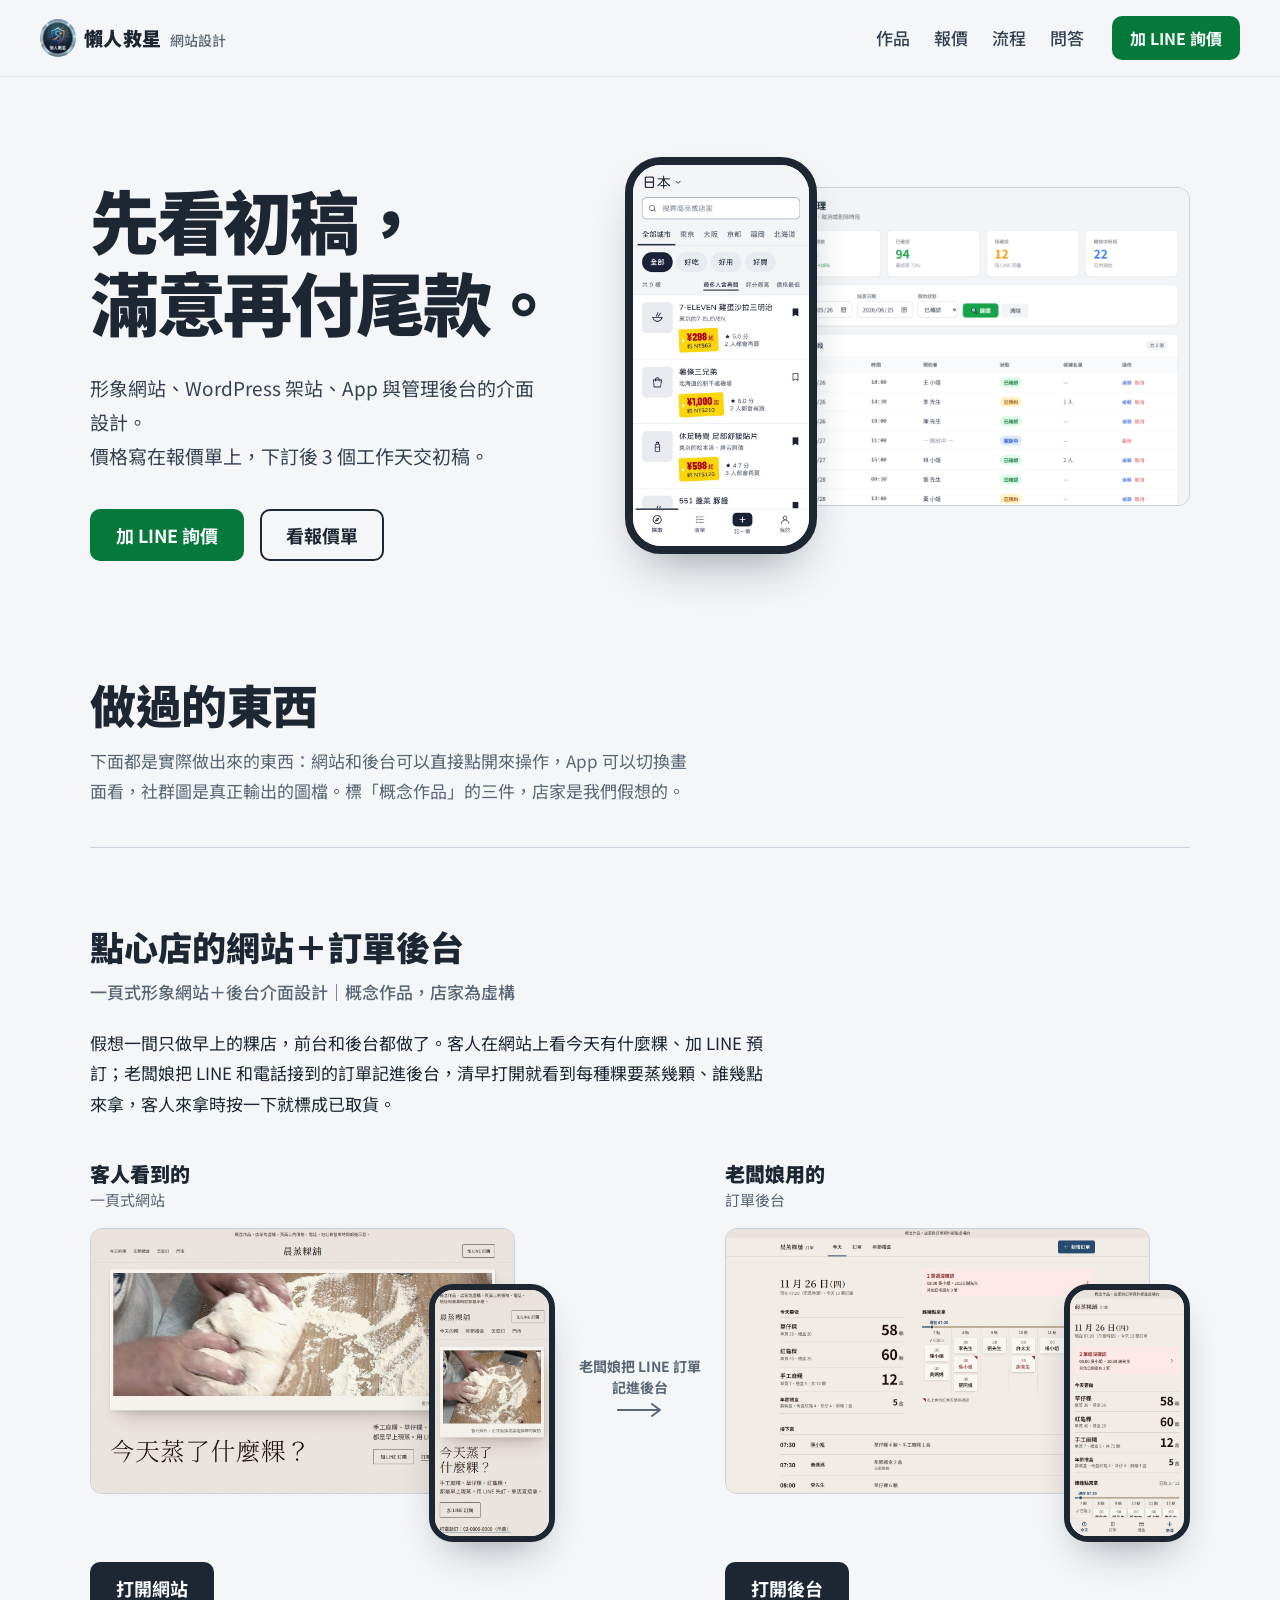
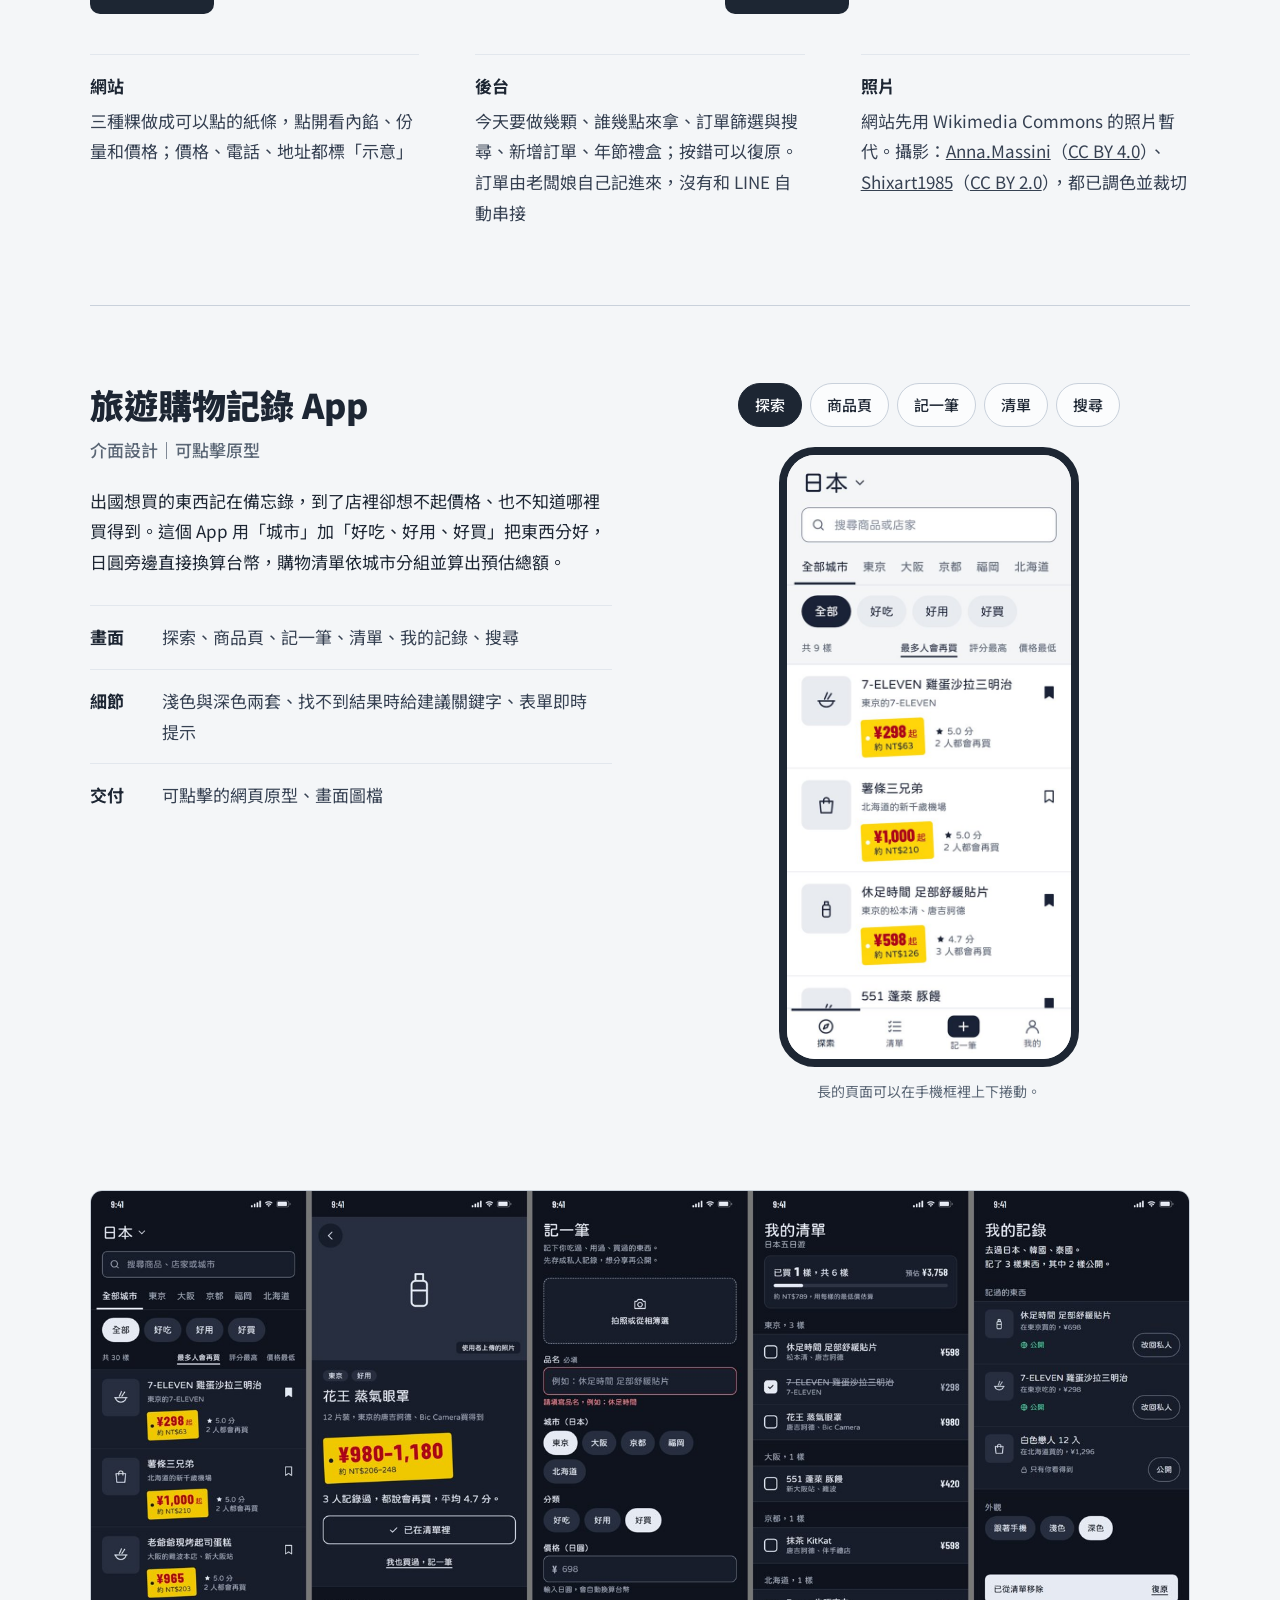
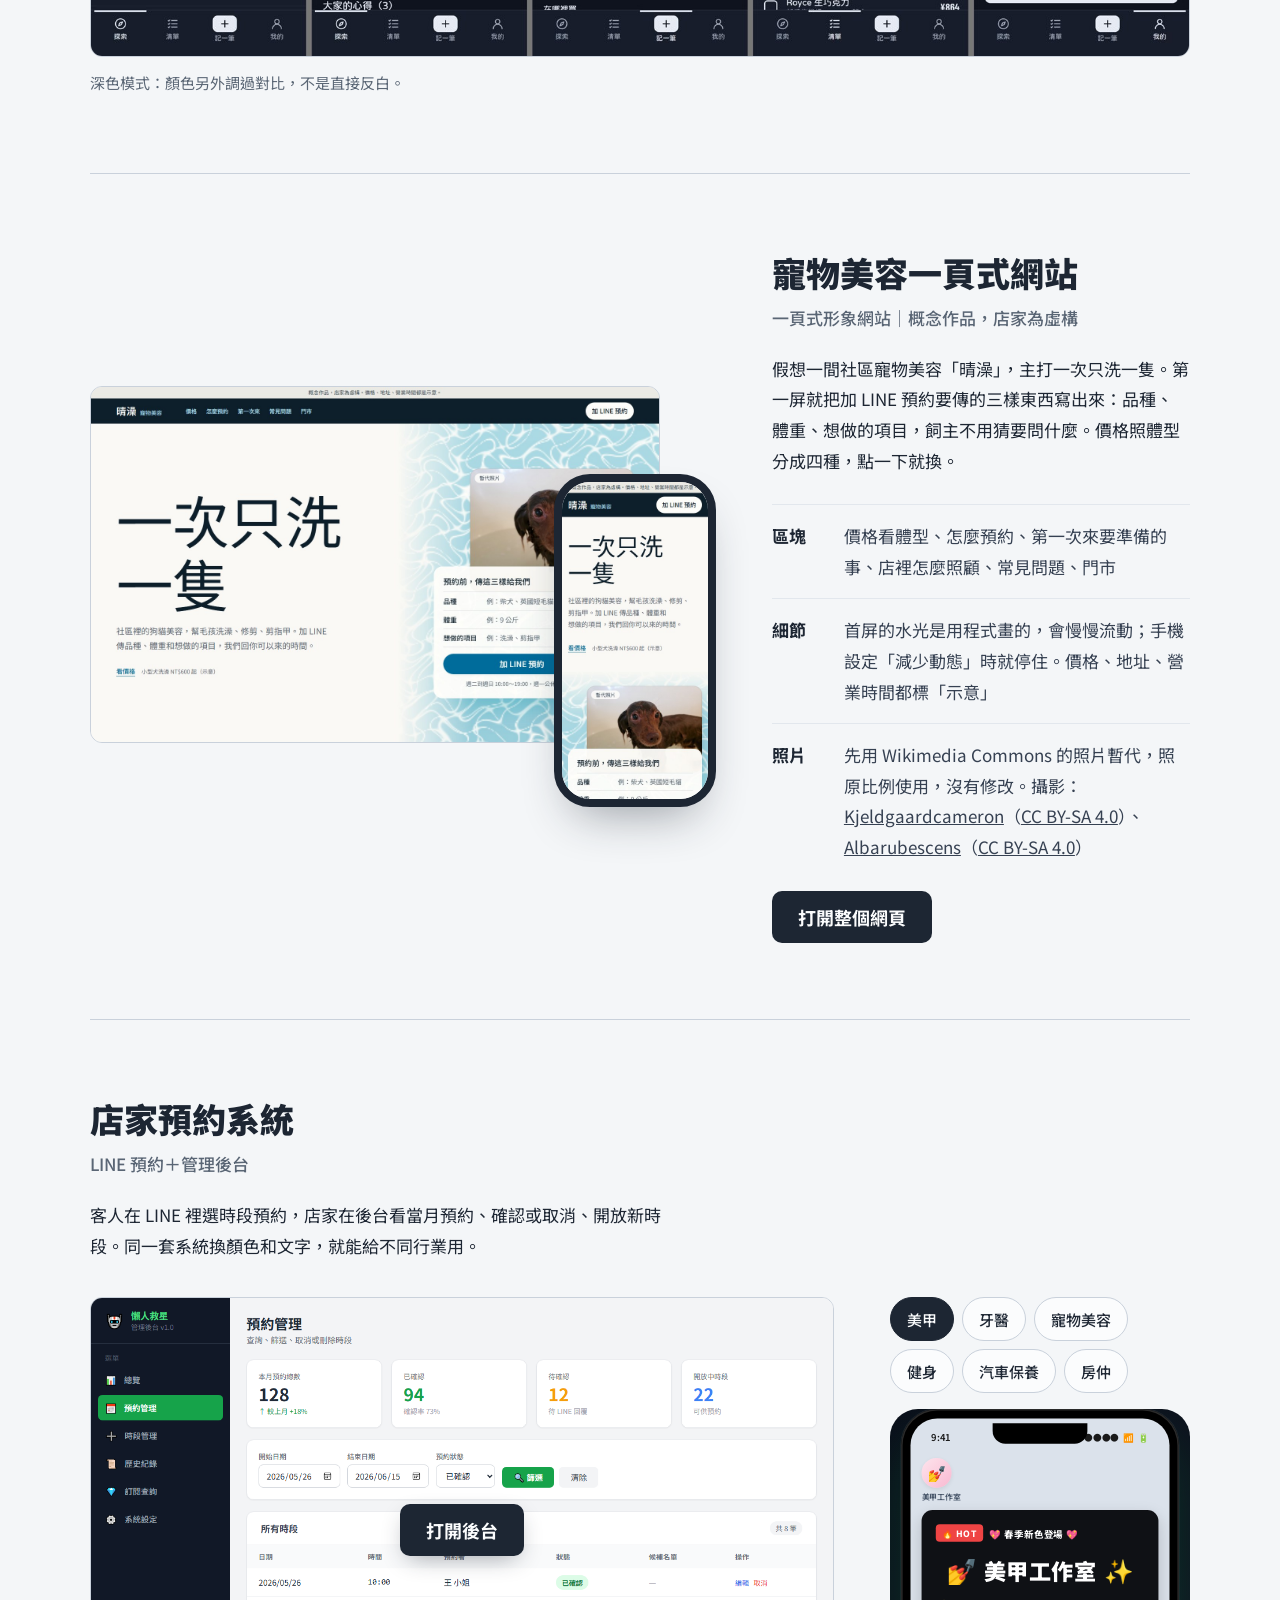
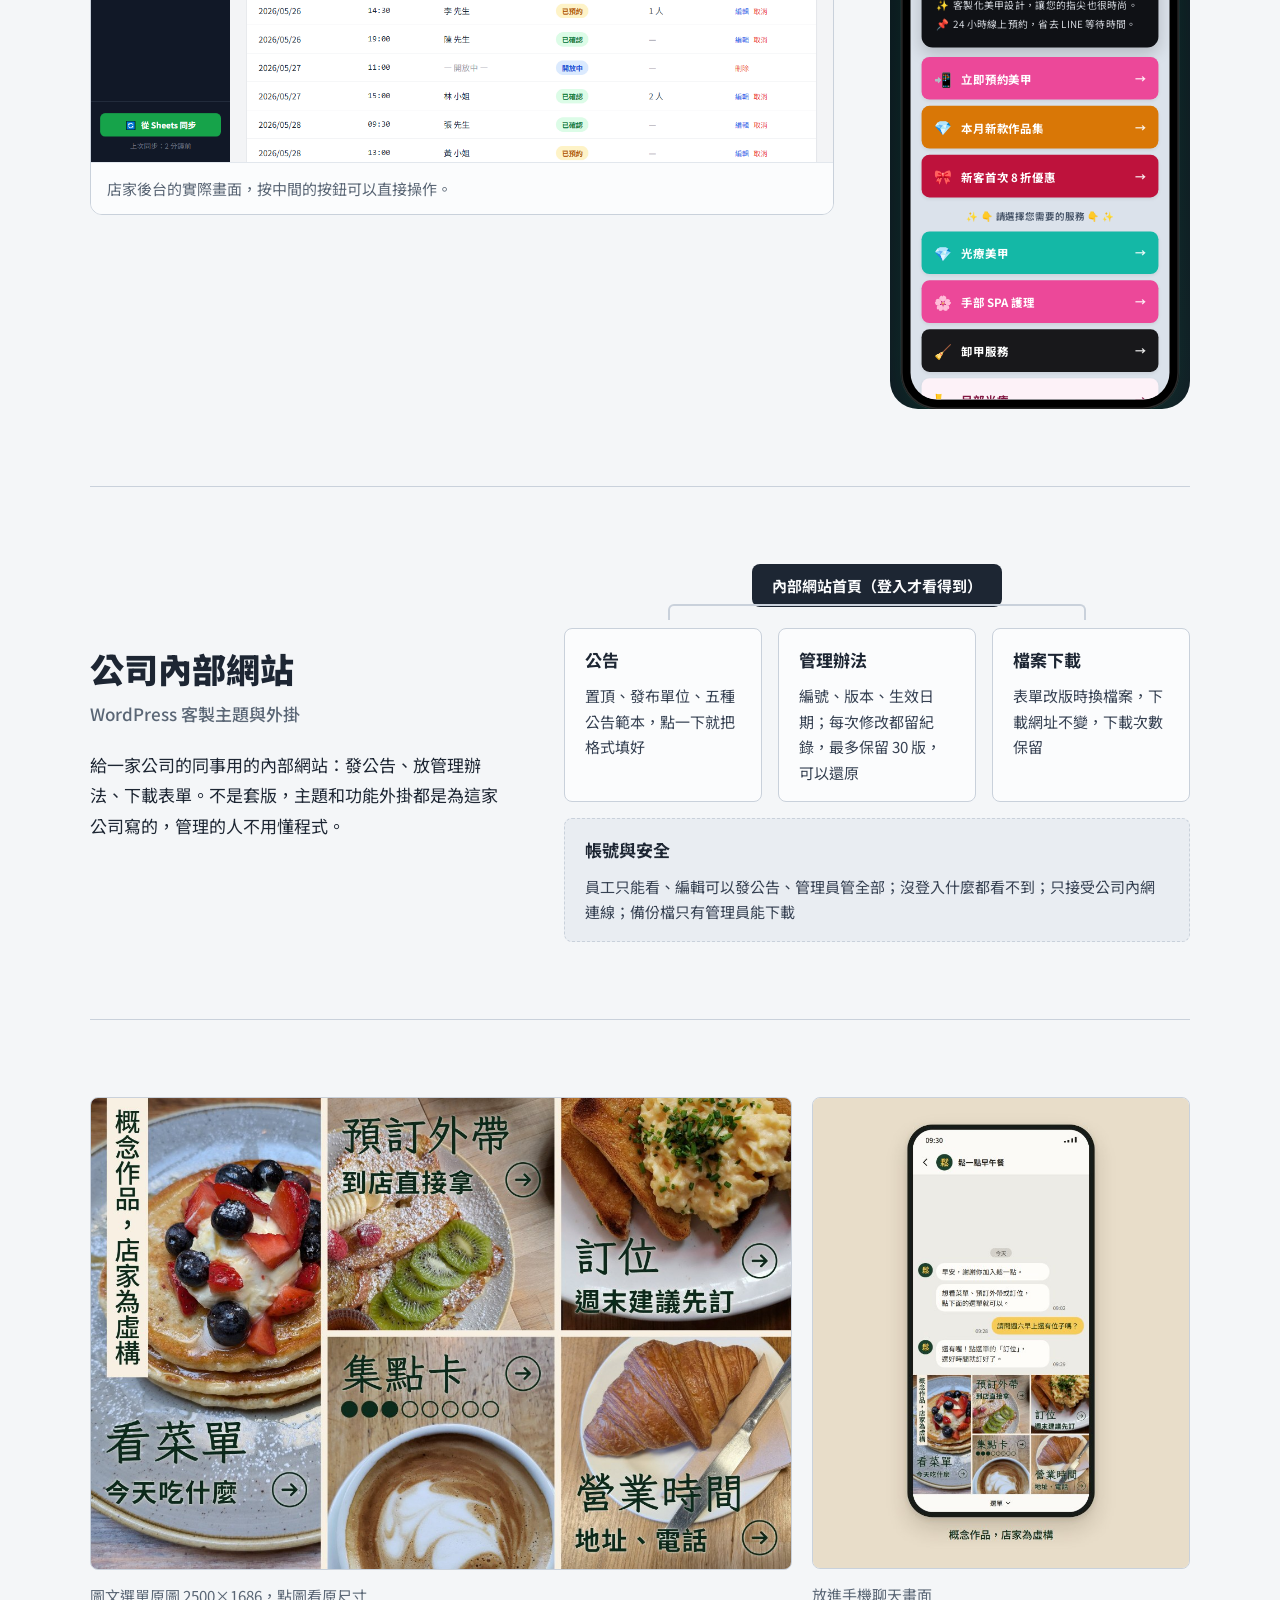
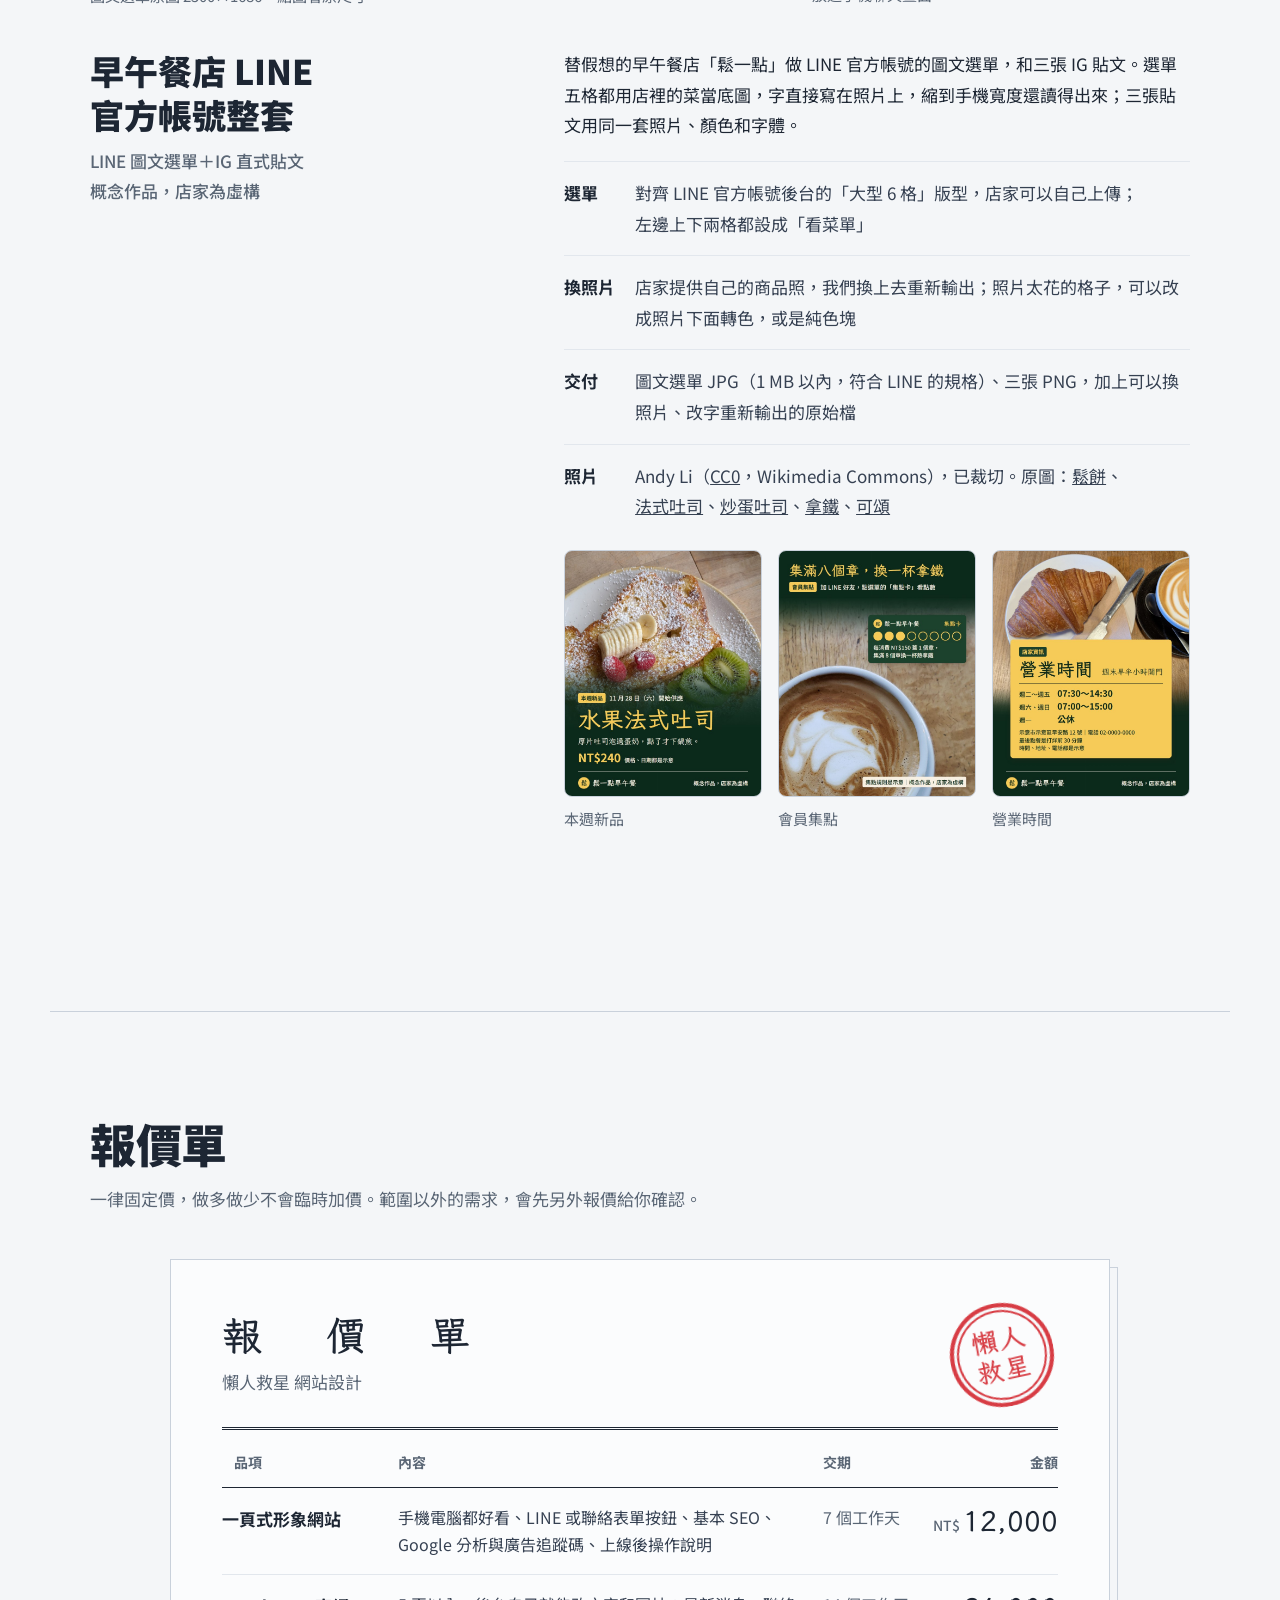
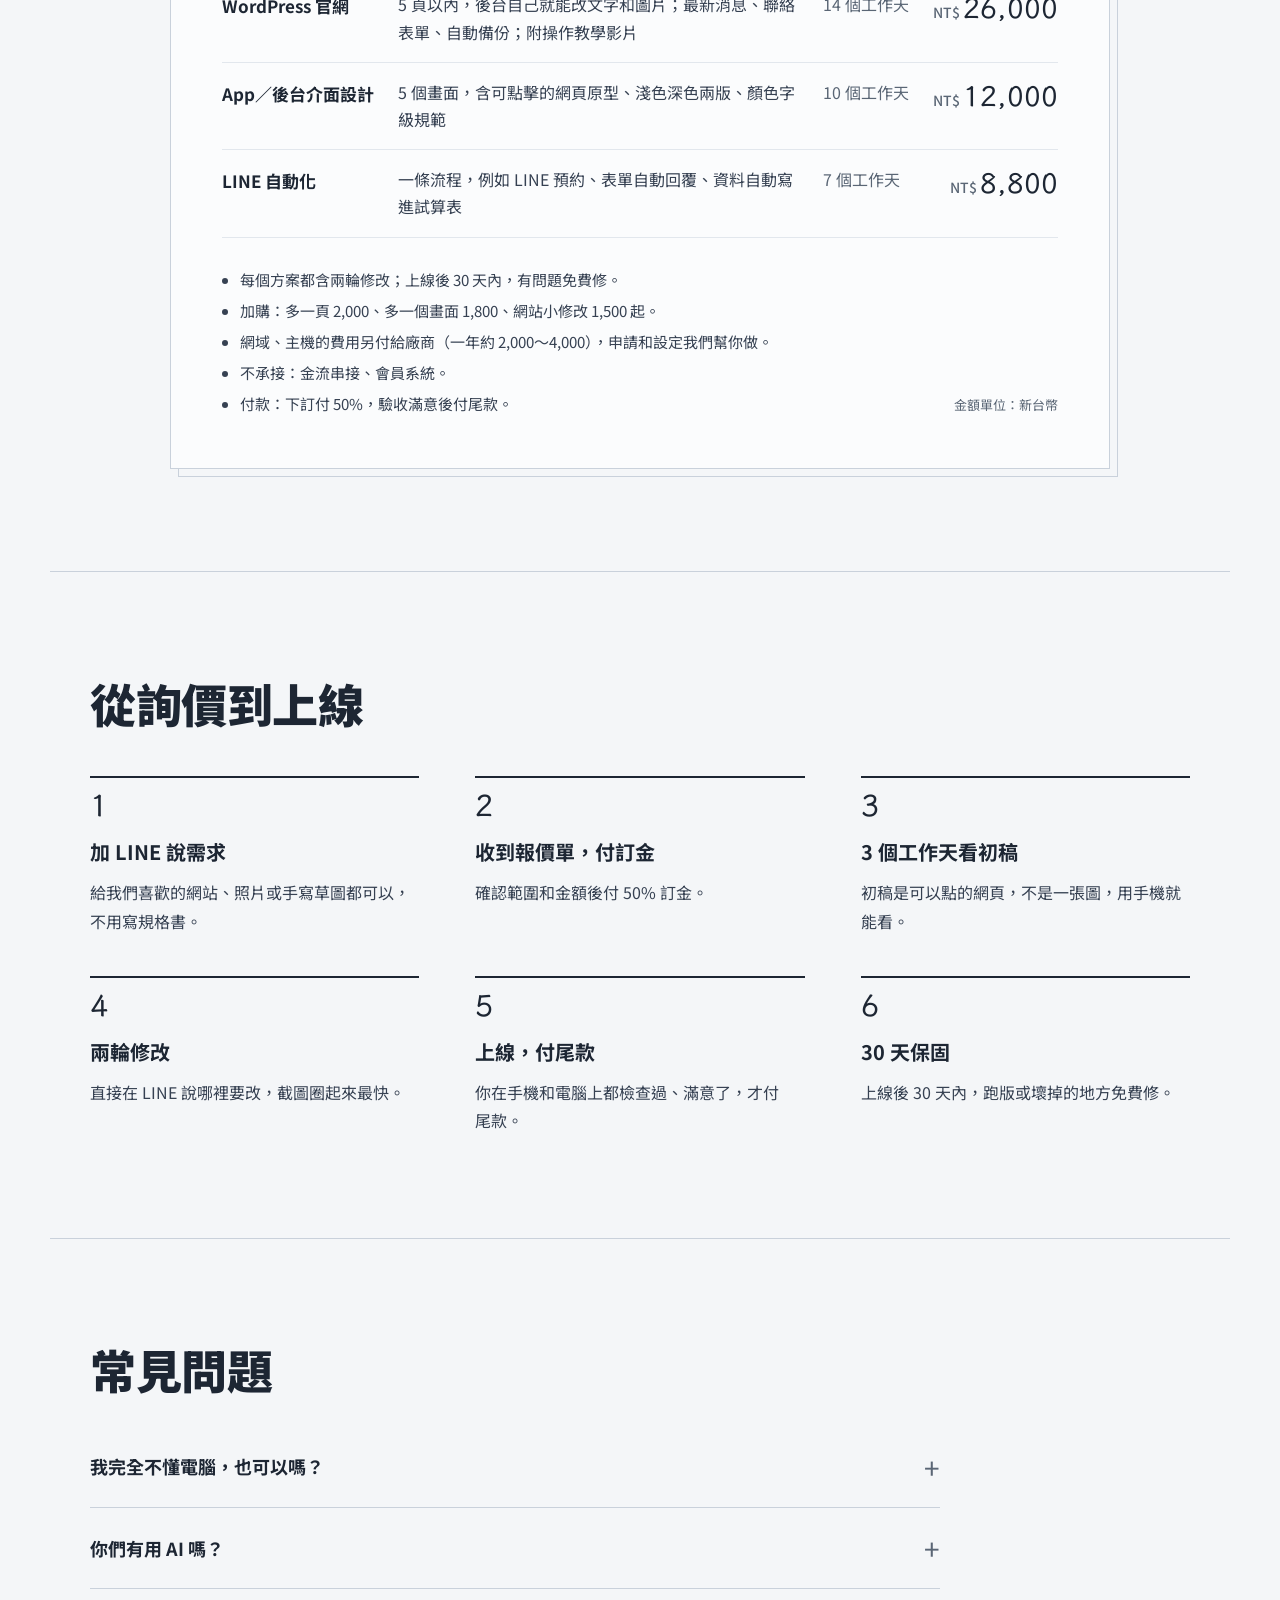
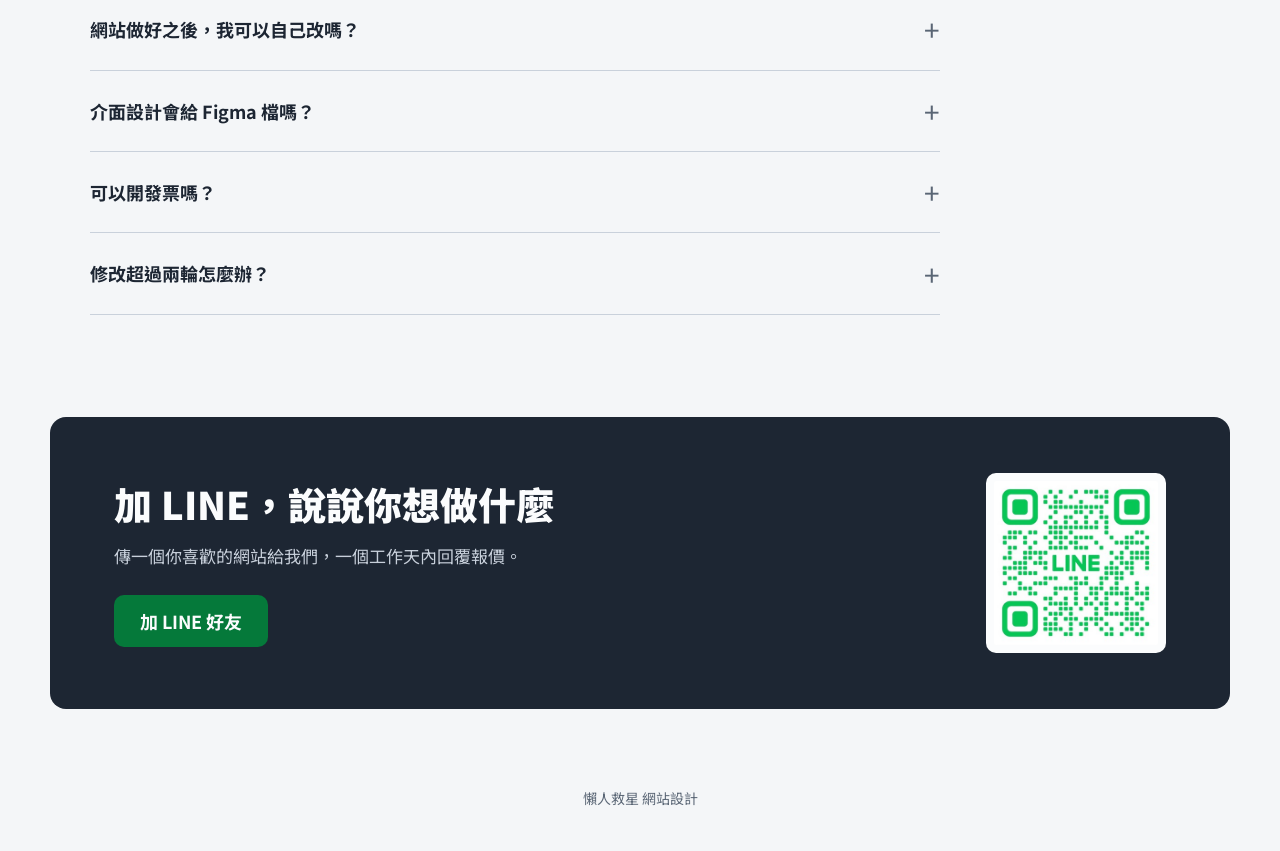
==== commit 7a5484a1: "作品集：換上早午餐店 LINE 官方帳號整套，拿掉手搖飲社群圖 - 作品六改成「鬆一點早午餐」圖文選單＋手機展示＋三張 IG 貼文（概念作品） - 照片：Andy Li（CC0，Wikimedia C" ====
--- a/index.html
+++ b/index.html
@@ -59,7 +59,7 @@
     <article class="case case-pair">
       <div class="case-text">
         <h3>點心店的網站＋訂單後台</h3>
-        <p class="case-kind">一頁式形象網站＋後台介面設計｜<span class="nowrap">概念作品，店家為虛構</span></p>
+        <p class="case-kind">一頁式形象網站＋後台介面設計<span class="kind-sep">｜</span><span class="nowrap">概念作品，店家為虛構</span></p>
         <p>假想一間只做早上的粿店，前台和後台都做了。客人在網站上看今天有什麼粿、加 LINE 預訂；老闆娘把 LINE 和電話接到的訂單記進後台，清早打開就看到每種粿要蒸幾顆、誰幾點來拿，客人來拿時按一下就標成已取貨。</p>
       </div>
       <div class="pair">
@@ -134,7 +134,7 @@
     <article class="case case-site">
       <div class="case-text">
         <h3>寵物美容一頁式網站</h3>
-        <p class="case-kind">一頁式形象網站｜<span class="nowrap">概念作品，店家為虛構</span></p>
+        <p class="case-kind">一頁式形象網站<span class="kind-sep">｜</span><span class="nowrap">概念作品，店家為虛構</span></p>
         <p>假想一間社區寵物美容「晴澡」，主打一次只洗一隻。第一屏就把加 LINE 預約要傳的三樣東西寫出來：品種、體重、想做的項目，飼主不用猜要問什麼。價格照體型分成四種，點一下就換。</p>
         <dl class="facts">
           <div><dt>區塊</dt><dd>價格看體型、怎麼預約、第一次來要準備的事、店裡怎麼照顧、常見問題、門市</dd></div>
@@ -201,34 +201,45 @@
       </div>
     </article>
 
-    <!-- 作品六：手搖飲店開幕社群圖（概念作品；三張圖排一列在上，字在下） -->
-    <article class="case case-feed">
-      <div class="feed" role="list" aria-label="三張社群圖，點圖看原尺寸">
-        <figure class="feed-item" role="listitem">
-          <a href="assets/samples/kedu-tea/01-opening.png"><img src="assets/tea/01.jpg" alt="第 1 張開幕公告：大大的店名「刻度茶飲」，12 月 5 日週六開幕（日期為示意），右邊是畫成量杯的珍珠奶茶，標著奶蓋、少冰、半糖、珍珠" width="720" height="900" loading="lazy"></a>
-          <figcaption>開幕公告</figcaption>
-        </figure>
-        <figure class="feed-item" role="listitem">
-          <a href="assets/samples/kedu-tea/02-offer.png"><img src="assets/tea/02.jpg" alt="第 2 張開幕優惠：開幕第一週第二杯半價，兩杯一樣滿的飲料，旁邊刻度換成價格 NT$60 和 NT$30（示意價格）" width="720" height="900" loading="lazy"></a>
-          <figcaption>開幕優惠</figcaption>
-        </figure>
-        <figure class="feed-item" role="listitem">
-          <a href="assets/samples/kedu-tea/03-hours.png"><img src="assets/tea/03.jpg" alt="第 3 張營業時間：週二到週五 11:00～21:00、週六日 10:00～22:00、週一公休（時間為示意），旁邊的量杯刻度換成 10 點到 22 點" width="720" height="900" loading="lazy"></a>
-          <figcaption>營業時間</figcaption>
+    <!-- 作品六：早午餐店 LINE 官方帳號整套（概念作品；圖文選單是主角在上，字在下，三張 IG 貼文當配角排在說明下面） -->
+    <article class="case case-feed case-line">
+      <div class="line-set">
+        <figure class="feed-item line-menu">
+          <a href="assets/samples/songyidian/rich-menu.jpg"><img src="assets/brunch/rich-menu.jpg" alt="LINE 圖文選單：五格都是早午餐的照片，字直接寫在照片上。左邊大格是一疊鬆餅寫「看菜單」，右邊四格是法式吐司「預訂外帶」、炒蛋吐司「訂位」、拿鐵「集點卡」、可頌「營業時間」；左上角直條寫「概念作品，店家為虛構」" width="1250" height="843" loading="lazy"></a>
+          <figcaption>圖文選單原圖 2500×1686，點圖看原尺寸</figcaption>
+        </figure>
+        <figure class="feed-item line-phone">
+          <a href="assets/samples/songyidian/phone.png"><img src="assets/brunch/phone.jpg" alt="手機上的 LINE 聊天畫面：客人問週六早上還有沒有位子，店家回「點選單的『訂位』」，下面是鬆一點的圖文選單" width="720" height="900" loading="lazy"></a>
+          <figcaption>放進手機聊天畫面</figcaption>
         </figure>
       </div>
       <div class="feed-text">
         <div>
-          <h3>手搖飲店開幕社群圖</h3>
-          <p class="case-kind">FB／IG 直式貼文，三張一組｜<span class="nowrap">概念作品，店家為虛構</span></p>
+          <h3>早午餐店 LINE 官方帳號整套</h3>
+          <p class="case-kind">LINE 圖文選單＋IG 直式貼文<span class="kind-sep">｜</span><span class="nowrap">概念作品，店家為虛構</span></p>
         </div>
         <div>
-          <p>替假想的手搖飲店「刻度茶飲」做開幕的三張貼文：開幕公告、第二杯半價、營業時間。一杯飲料畫成量杯，刻度在三張裡分別換成容量、價格和時間；旁邊的標註用點飲料時會說的「半糖」「少冰」。</p>
+          <p>替假想的早午餐店「鬆一點」做 LINE 官方帳號的圖文選單，和三張 IG 貼文。選單五格都用店裡的菜當底圖，字直接寫在照片上，縮到手機寬度還讀得出來；三張貼文用同一套照片、顏色和字體。</p>
           <dl class="facts">
-            <div><dt>尺寸</dt><dd>1080×1350，縮到手機寬度，店名、日期和優惠還讀得到</dd></div>
-            <div><dt>細節</dt><dd>日期、價格、營業時間都標「示意」；每張角落都有「概念作品，店家為虛構」</dd></div>
-            <div><dt>交付</dt><dd>三張 PNG 圖檔，加上可以改字重新輸出的原始檔</dd></div>
+            <div><dt>選單</dt><dd>對齊 LINE 官方帳號後台的「大型 6 格」版型，店家可以自己上傳；<span class="nowrap">左邊上下兩格</span>都設成「看菜單」</dd></div>
+            <div><dt>換照片</dt><dd>店家提供自己的商品照，我們換上去重新輸出；照片太花的格子，可以改成照片下面轉色，或是純色塊</dd></div>
+            <div><dt>交付</dt><dd>圖文選單 JPG（1 MB 以內，符合 LINE 的規格）、三張 PNG，加上可以換照片、改字重新輸出的原始檔</dd></div>
+            <div><dt>照片</dt><dd>Andy Li（<a href="https://creativecommons.org/publicdomain/zero/1.0/" rel="noopener">CC0</a>，Wikimedia Commons），已裁切。原圖：<a href="https://commons.wikimedia.org/wiki/File:American_Pancakes_-_Finch_2026-03-21.jpg" rel="noopener" class="nowrap">鬆餅</a>、<a href="https://commons.wikimedia.org/wiki/File:FRENCH_TOAST_-_Keys_%26_Co._2025-03-27.jpg" rel="noopener" class="nowrap">法式吐司</a>、<a href="https://commons.wikimedia.org/wiki/File:Scrambled_eggs_on_toast_-_Joe%27s_Cafe_2024-04-14.jpg" rel="noopener" class="nowrap">炒蛋吐司</a>、<a href="https://commons.wikimedia.org/wiki/File:Flat_white_-_Si_Signore_2024-01-15.jpg" rel="noopener" class="nowrap">拿鐵</a>、<a href="https://commons.wikimedia.org/wiki/File:All_butter_croissant_and_latte_-_Blend_Coffee_Co._2026-01-02.jpg" rel="noopener" class="nowrap">可頌</a></dd></div>
           </dl>
+          <div class="feed feed-mini" role="list" aria-label="同一套照片做的三張 IG 貼文，點圖看原尺寸">
+            <figure class="feed-item" role="listitem">
+              <a href="assets/samples/songyidian/01-new.png"><img src="assets/brunch/01.jpg" alt="IG 貼文本週新品：一盤法式吐司鋪滿畫面，下面轉成深綠，寫著水果法式吐司、11 月 28 日（六）開始供應、NT$240（價格、日期都是示意）" width="720" height="900" loading="lazy"></a>
+              <figcaption>本週新品</figcaption>
+            </figure>
+            <figure class="feed-item" role="listitem">
+              <a href="assets/samples/songyidian/02-stamp.png"><img src="assets/brunch/02.jpg" alt="IG 貼文會員集點：一杯拿鐵放在木桌上，旁邊一張深綠的集點卡，八個章蓋了三個，寫著集滿八個章，換一杯拿鐵（集點規則是示意）" width="720" height="900" loading="lazy"></a>
+              <figcaption>會員集點</figcaption>
+            </figure>
+            <figure class="feed-item" role="listitem">
+              <a href="assets/samples/songyidian/03-hours.png"><img src="assets/brunch/03.jpg" alt="IG 貼文營業時間：可頌和拿鐵在上面，一張奶油黃的牌子寫著週二到週五 07:30～14:30、週六週日 07:00～15:00、週一公休（時間、地址、電話都是示意）" width="720" height="900" loading="lazy"></a>
+              <figcaption>營業時間</figcaption>
+            </figure>
+          </div>
         </div>
       </div>
     </article>
--- a/styles.css
+++ b/styles.css
@@ -1,6 +1,6 @@
 /* Hallmark · shape: 開場兩句話＋六件作品＋報價單 · genre: editorial · theme: custom · job: hire · idea: "固定報價、先看初稿，用真的作品說話" · vibe: "白紙黑字的報價單，蓋上朱紅印章" · hero: 左邊兩行大字與兩個按鈕，右邊真的後台截圖疊上 App 畫面 · nav: 品牌字、四個錨點連結、一個 LINE 按鈕（刻意的常見做法，報價網站要讓人一眼找到聯絡方式） · footer: 一行工作室名稱 · imagery: the product · signature: 報價單右上角的朱紅印章
  * axes: custom · contrast: pass · fold: pass · v2.0.0 */
-/* Hallmark · pre-emit critique: P4 H4 E4 S4 R4 V3 · weakest: V, 作品區容易變成千篇一律的左文右圖；六件作品用六種構圖拉開：同一家點心店的網站和後台並排（中間的箭頭寫「老闆娘把 LINE 訂單記進後台」）、可切換的手機畫面、截圖疊手機圖在左字在右（寵物美容）、真截圖加 LINE 示範、網站地圖、三張社群圖排一列字在下 */
+/* Hallmark · pre-emit critique: P4 H4 E4 S4 R4 V3 · weakest: V, 作品區容易變成千篇一律的左文右圖；六件作品用六種構圖拉開：同一家點心店的網站和後台並排（中間的箭頭寫「老闆娘把 LINE 訂單記進後台」）、可切換的手機畫面、截圖疊手機圖在左字在右（寵物美容）、真截圖加 LINE 示範、網站地圖、LINE 圖文選單和手機畫面並排在上、字在下、三張小貼文當配角 */
 
 /* 懶人救星 網站設計｜作品集
    色彩：紙 --paper、墨 --ink、格線 --rule、印泥紅 --seal（只用在印章）、LINE 綠 --line（只用在 LINE 按鈕）
@@ -256,9 +256,19 @@
 .feed-item { margin: 0; }
 .feed-item a { display: block; border-radius: 8px; overflow: hidden; border: 1px solid var(--rule); }
 .feed-item a:hover img { opacity: .92; }
+.feed-item a:focus-visible { outline-offset: -3px; } /* 一列可以左右滑的貼文會切掉外面的焦點框，改畫在圖的內側，四邊都看得到 */
 .feed-item figcaption { font-size: 15px; color: var(--muted); margin-top: 12px; }
 .feed-text { display: grid; grid-template-columns: minmax(0, 4fr) minmax(0, 6fr); gap: var(--col-gap); margin-top: 40px; align-items: start; }
 .feed-text .facts { margin-top: 20px; }
+
+/* 作品六：早午餐店 LINE 官方帳號整套（圖文選單是主角：選單原圖和放進手機的畫面並排、一樣高；三張 IG 貼文當配角，小小一列排在說明下面） */
+/* 1.854 ＝ 選單原圖寬高比 2500/1686 ÷ 手機畫面寬高比 1080/1350，兩張圖才會一樣高 */
+.line-set { display: grid; grid-template-columns: minmax(0, 1.854fr) minmax(0, 1fr); gap: 20px; align-items: start; }
+.feed-mini { margin-top: 28px; gap: 16px; }
+.feed-mini .feed-item figcaption { margin-top: 8px; }
+
+/* 副標裡的「｜」：會換行的地方直接拆成兩行、藏起「｜」，不讓它掛在行尾 */
+.case-line .kind-sep { display: block; height: 0; overflow: hidden; }
 
 /* ---------- 報價單（這頁最重的一筆） ---------- */
 .quote-wrap { padding-top: clamp(56px, 8vw, 104px) !important; padding-bottom: clamp(56px, 8vw, 104px) !important; border-top: 1px solid var(--rule); }
@@ -399,6 +409,10 @@
   /* 往右延伸到螢幕邊緣（左邊照樣對齊內容），露出的下一張才看得出是刻意的 */
   .feed { grid-template-columns: none; grid-auto-flow: column; grid-auto-columns: 78%; overflow-x: auto; scroll-snap-type: x mandatory; padding-bottom: 8px; margin-right: calc(-1 * var(--gutter)); padding-right: var(--gutter); }
   .feed-item { scroll-snap-align: start; }
+  .feed-mini { grid-auto-columns: 44%; }
+  .line-set { grid-template-columns: minmax(0, 1fr); gap: 24px; }
+  .line-phone { width: 72%; }
+  .kind-sep { display: block; height: 0; overflow: hidden; }
   .steps ol { grid-template-columns: minmax(0, 1fr); gap: 32px; }
   .sitemap { grid-template-columns: minmax(0, 1fr); padding-top: 56px; }
   .sitemap::after { display: none; }
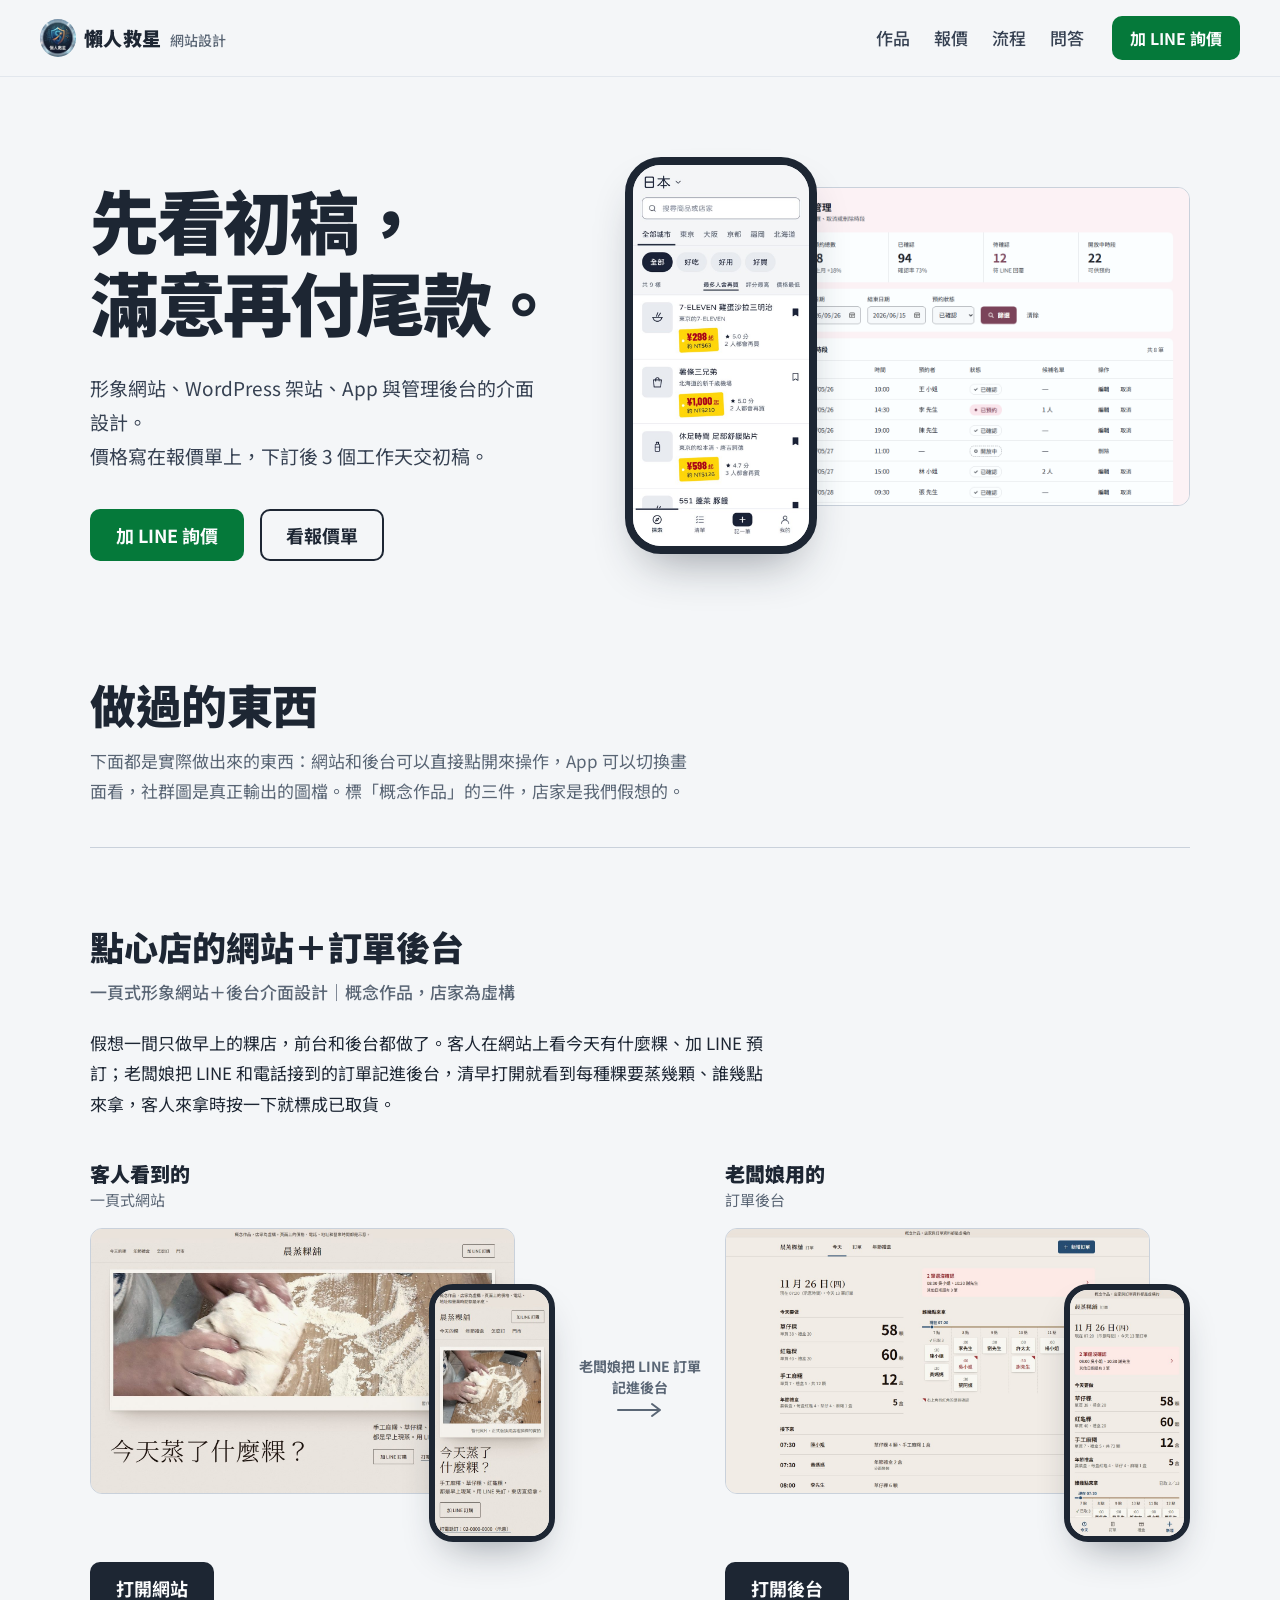
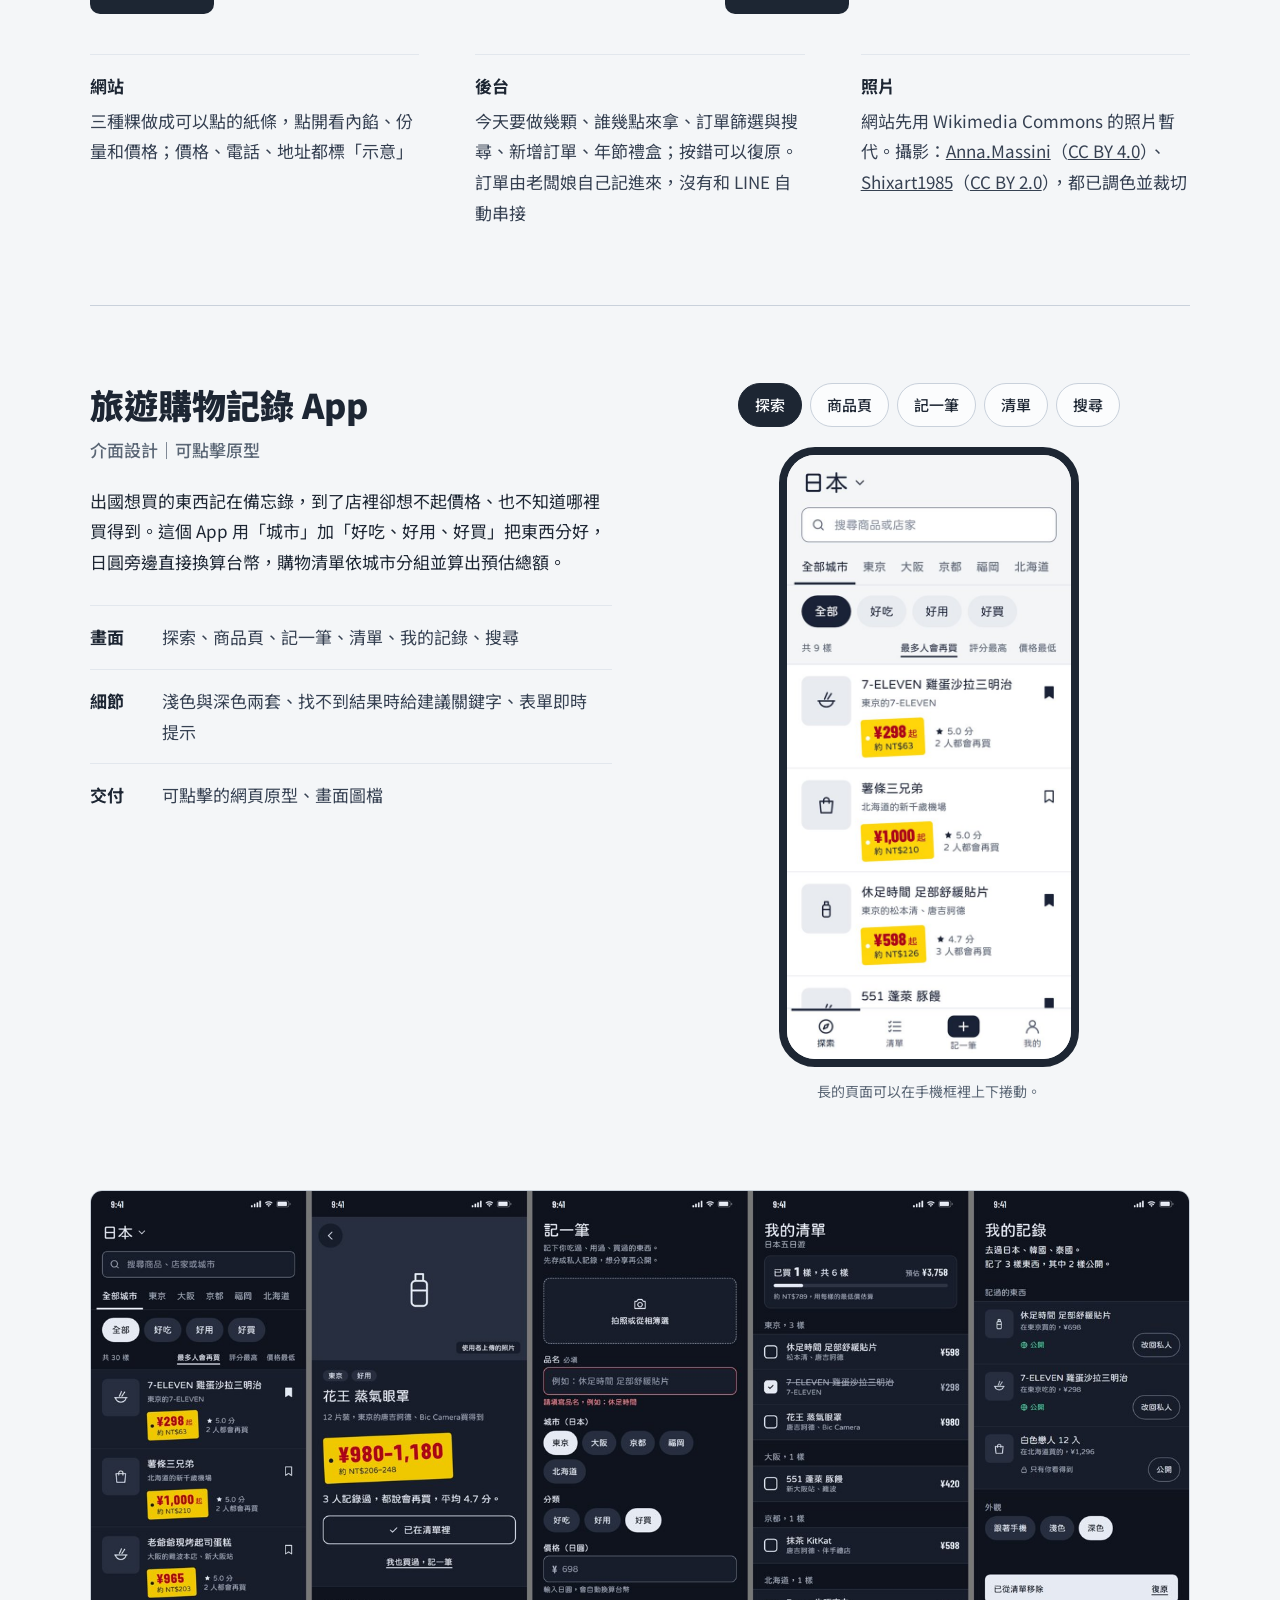
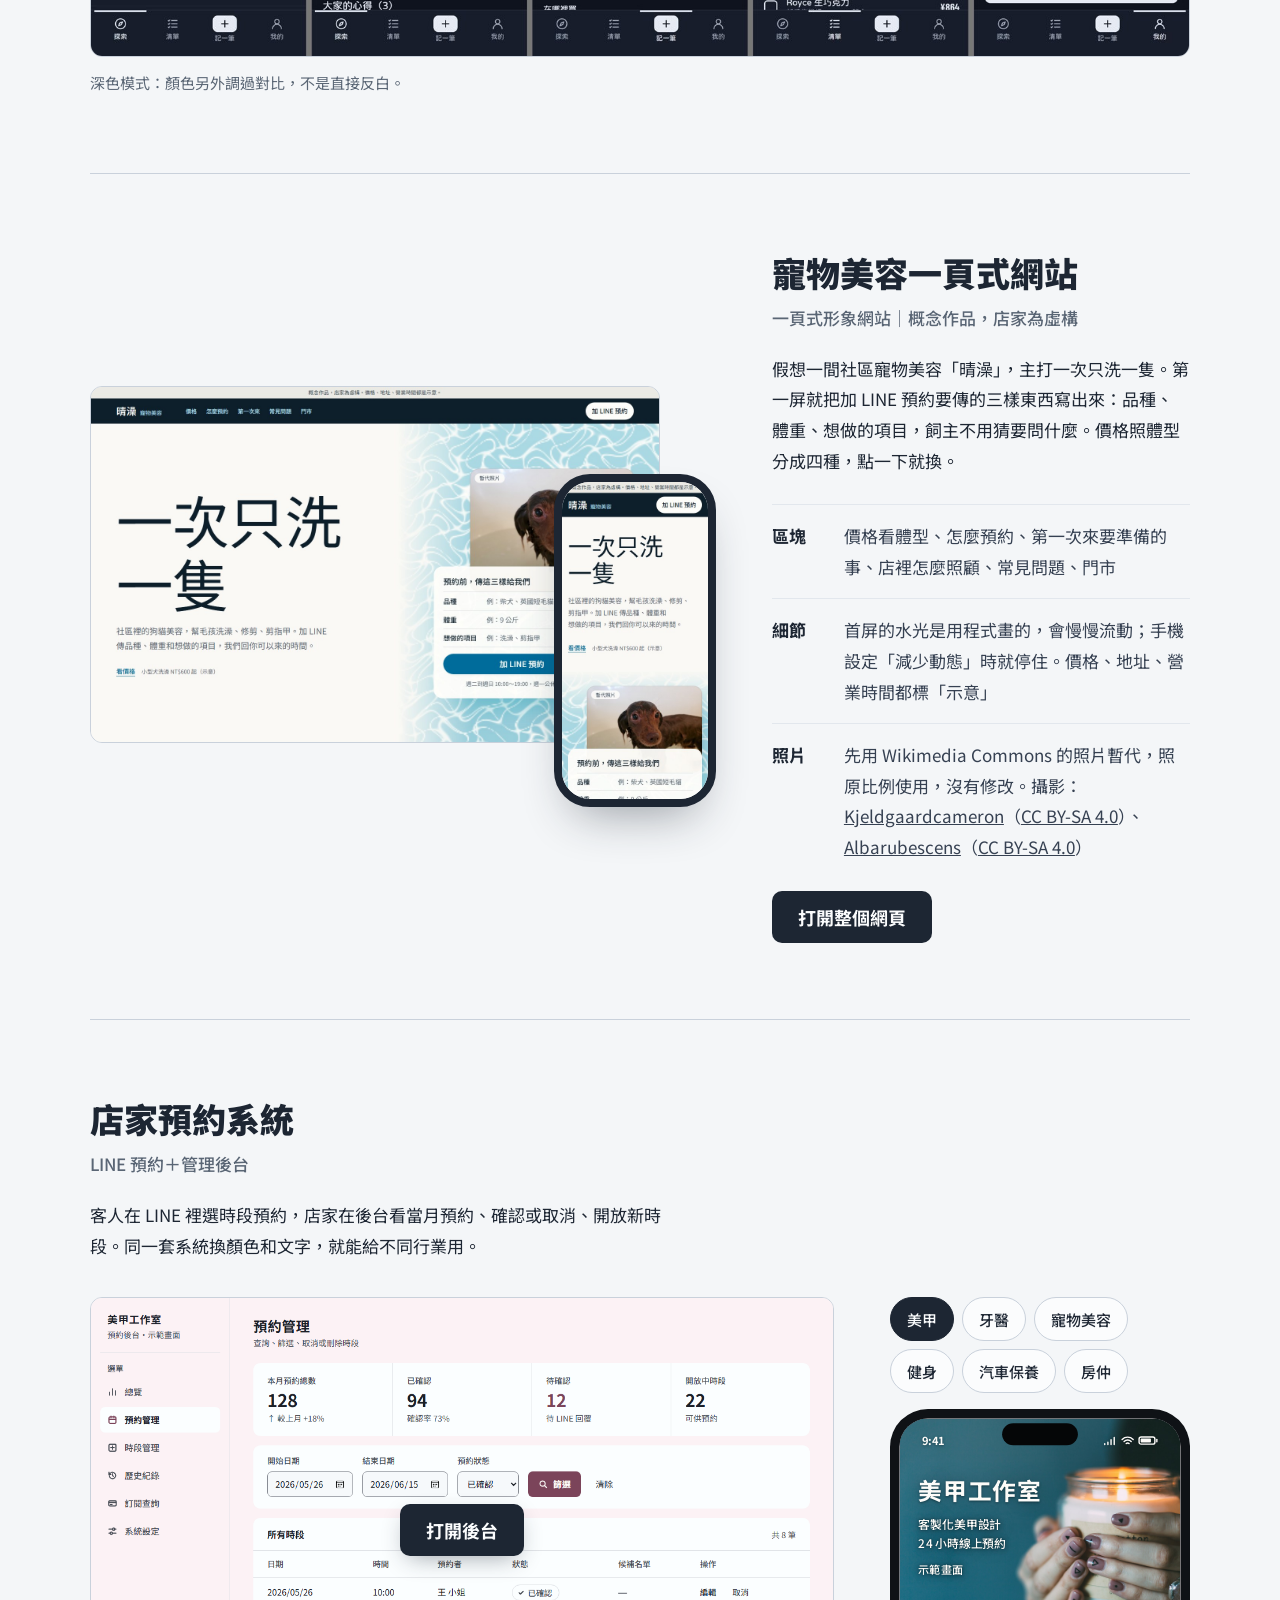
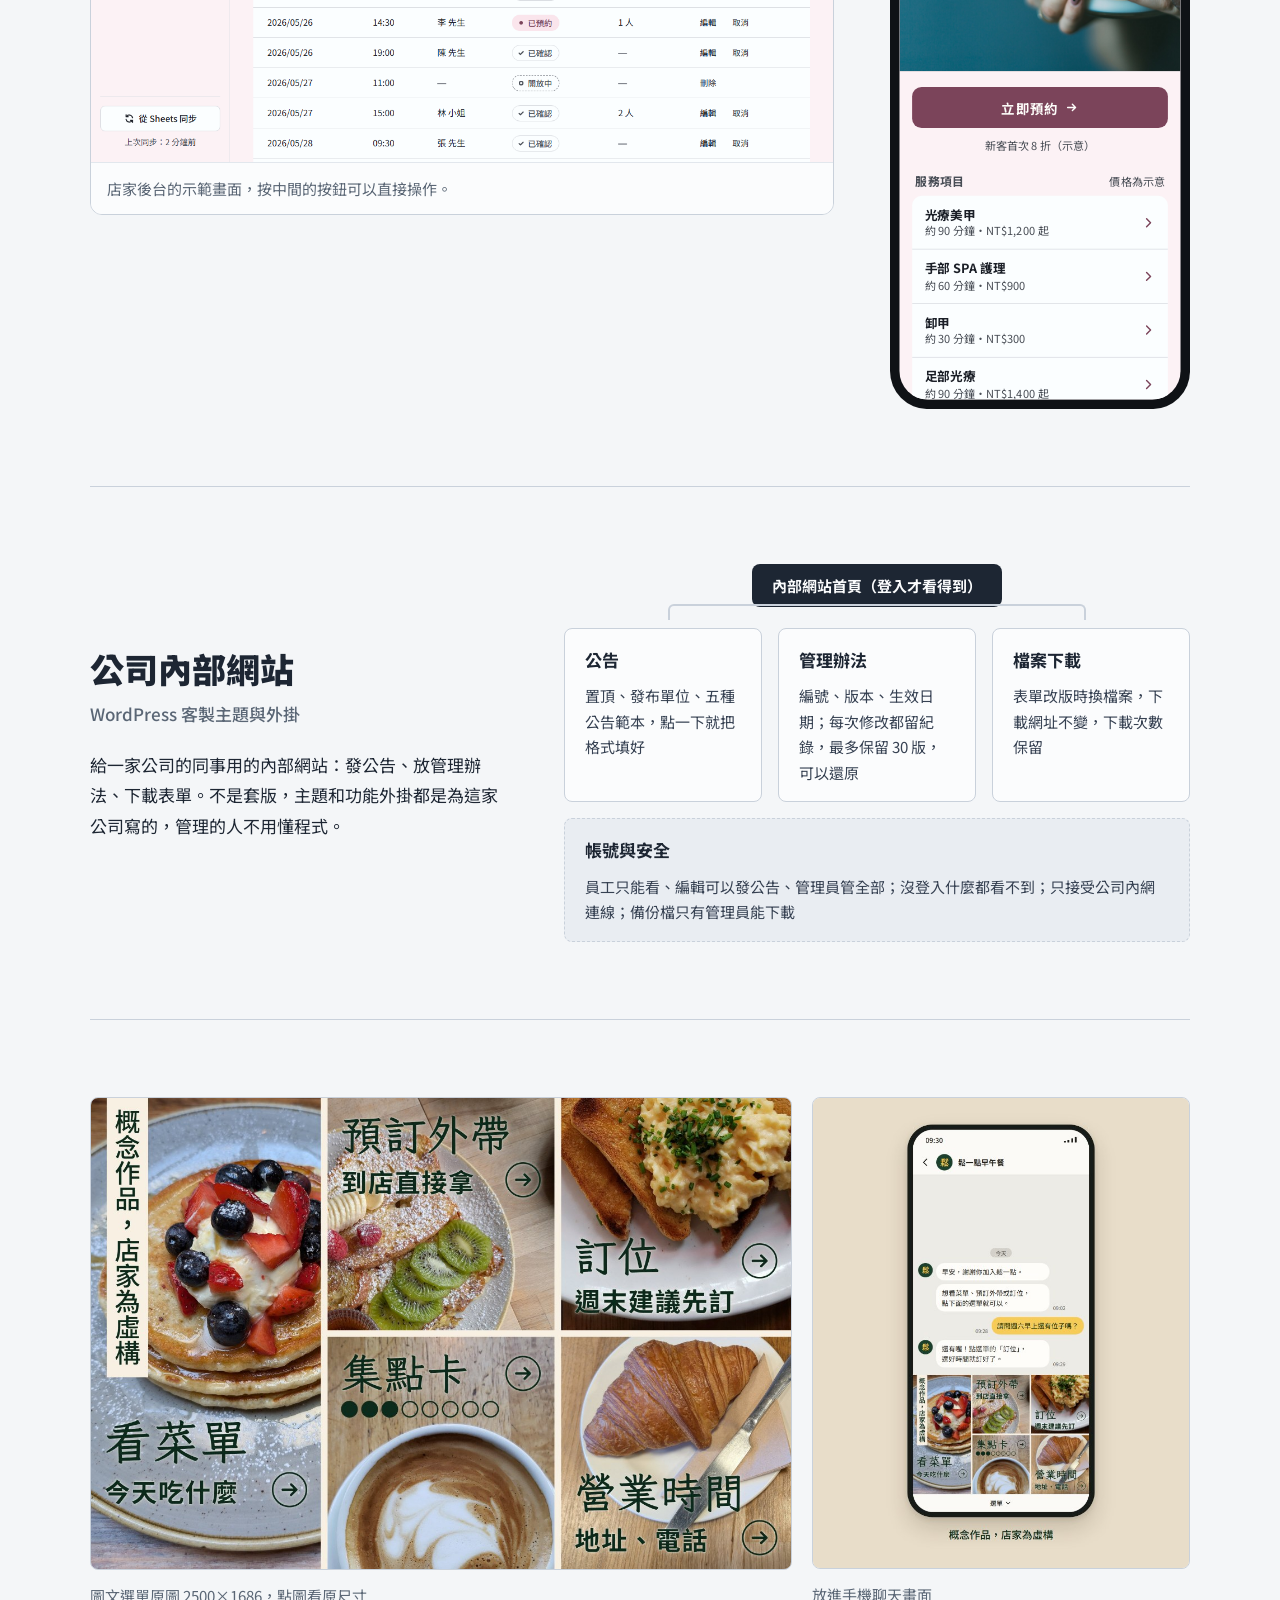
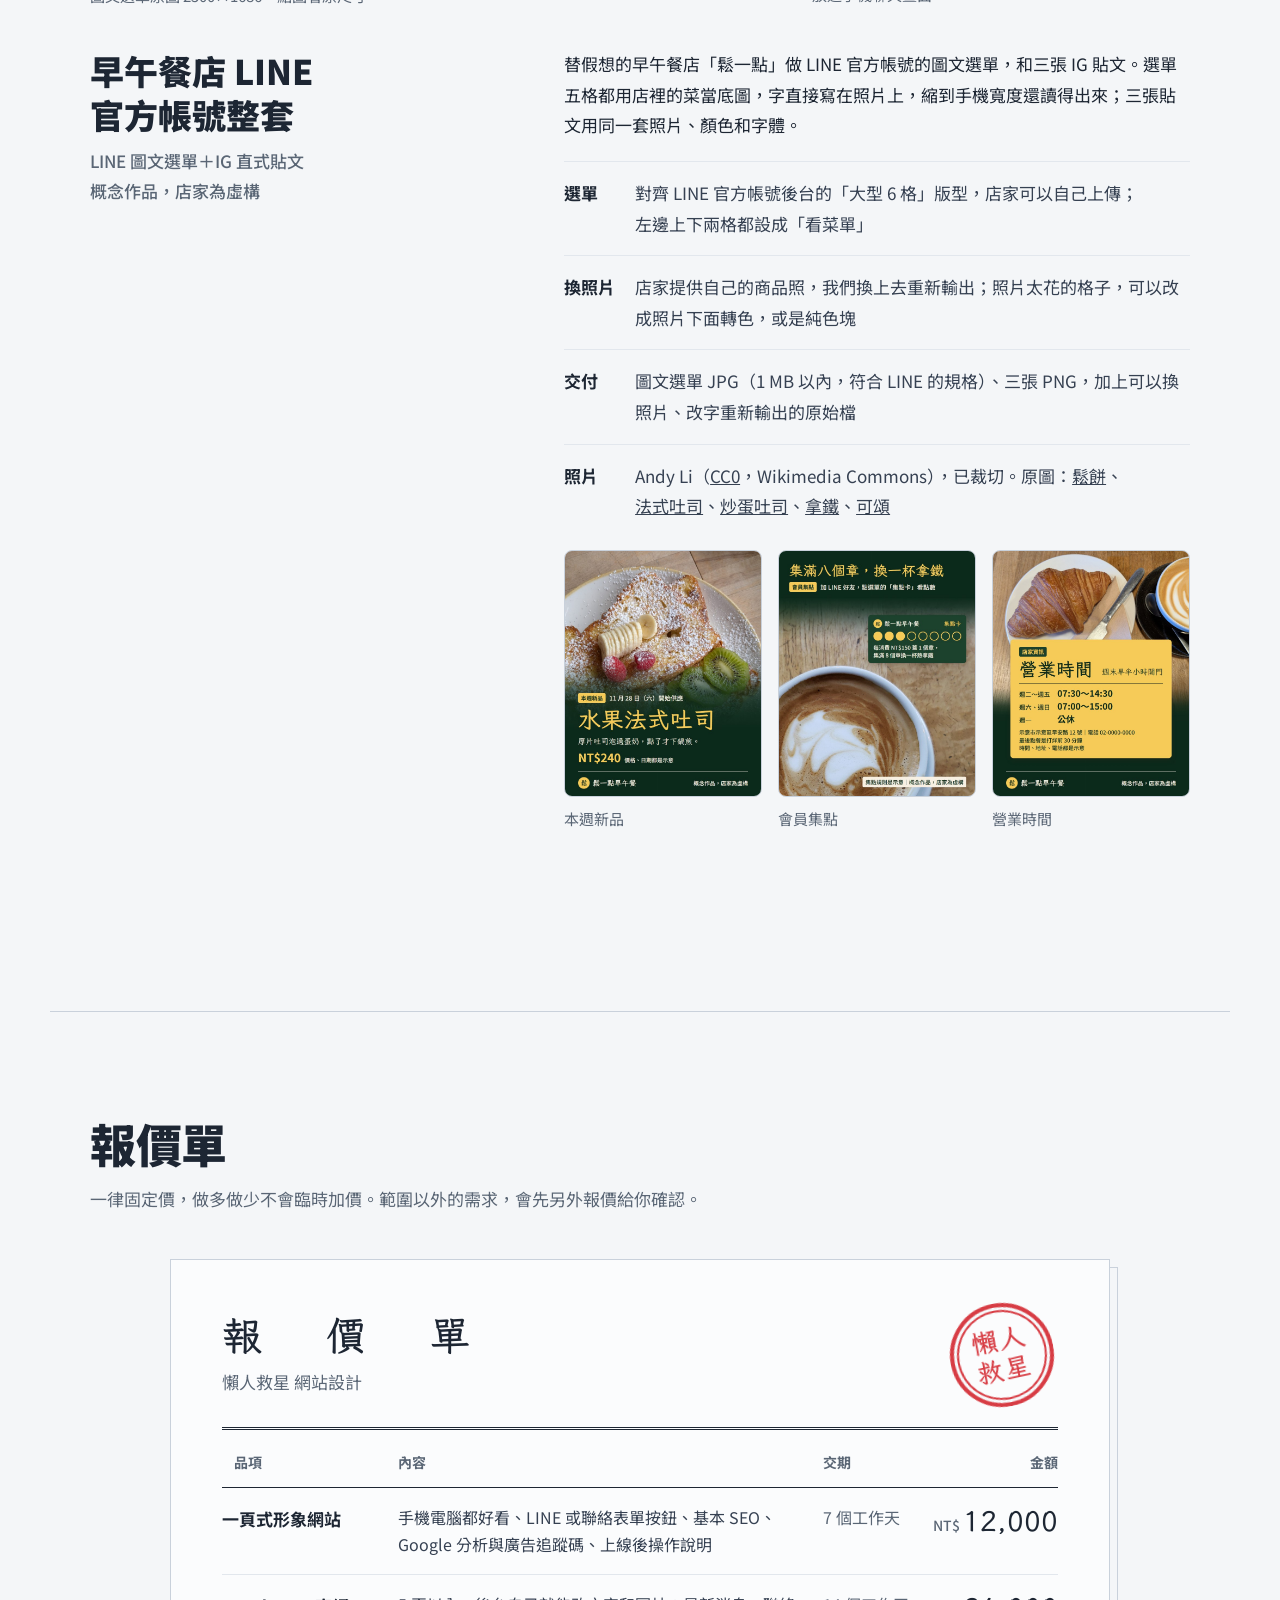
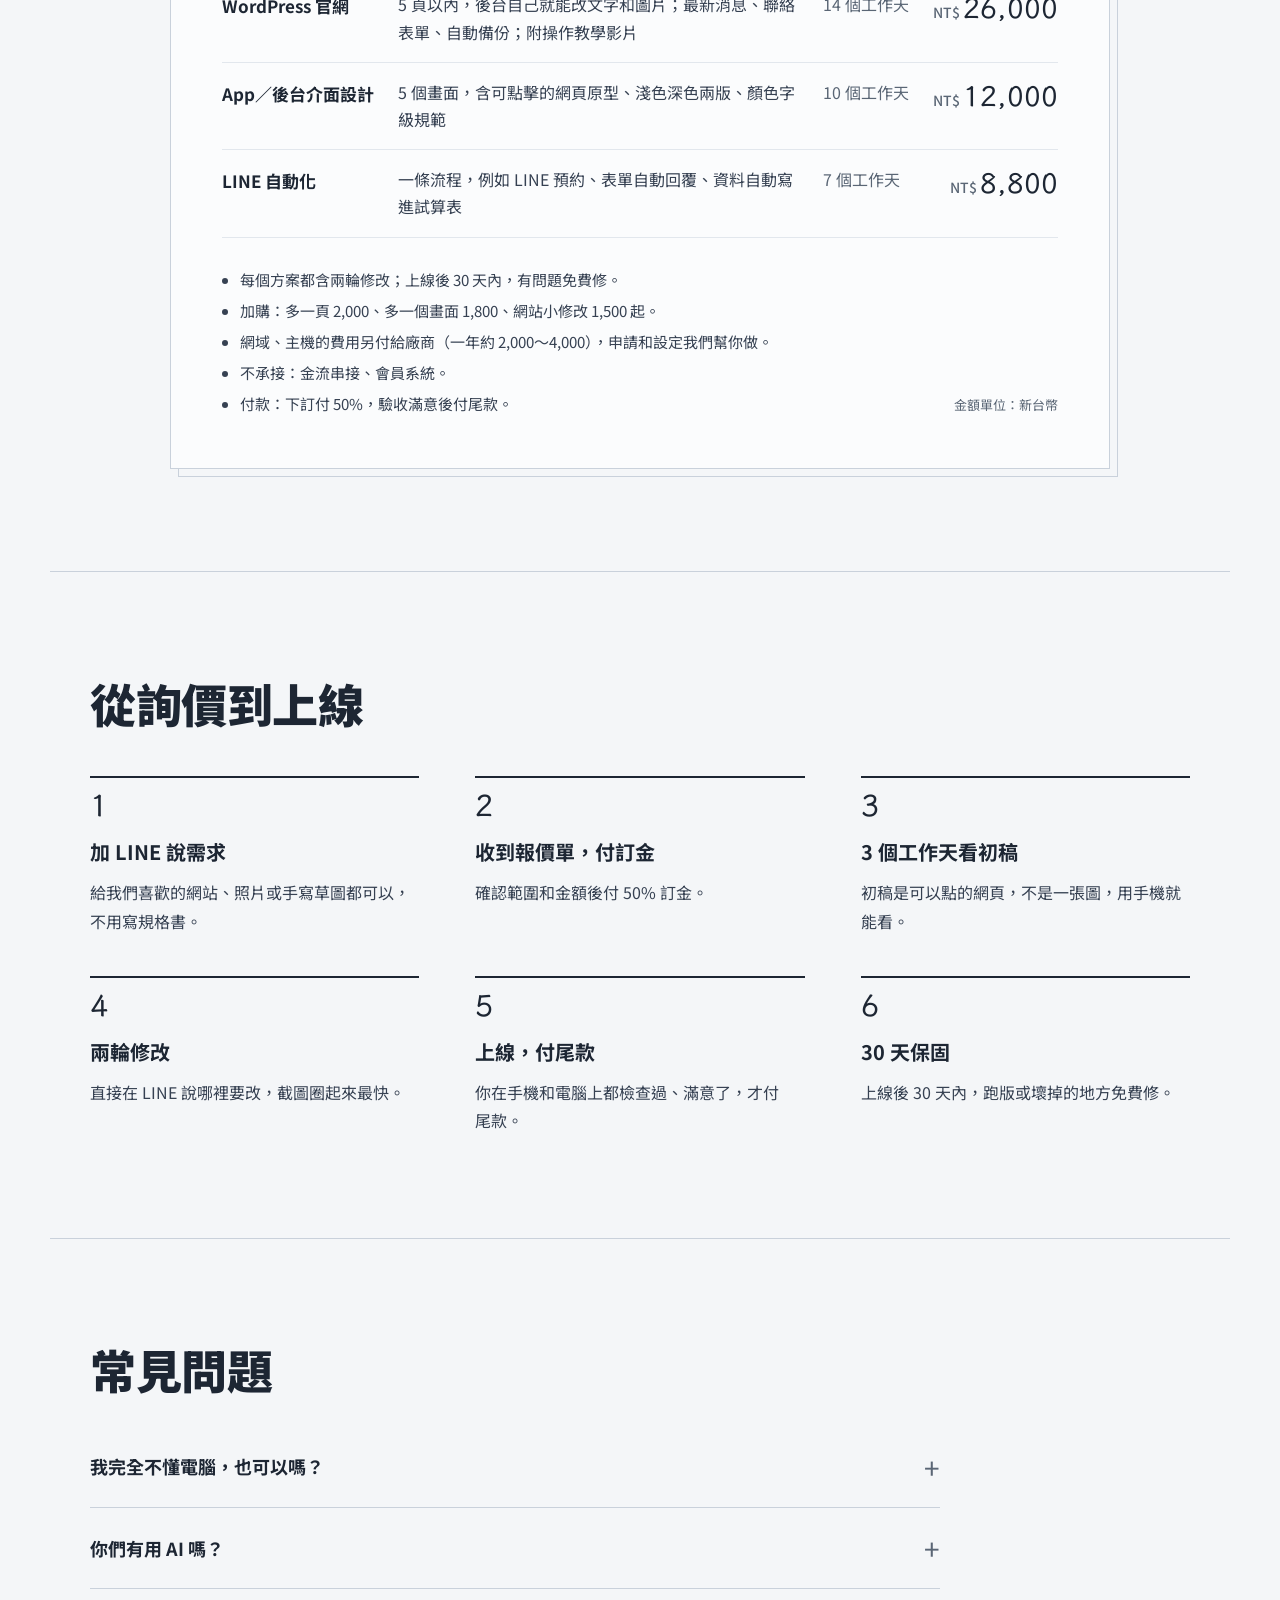
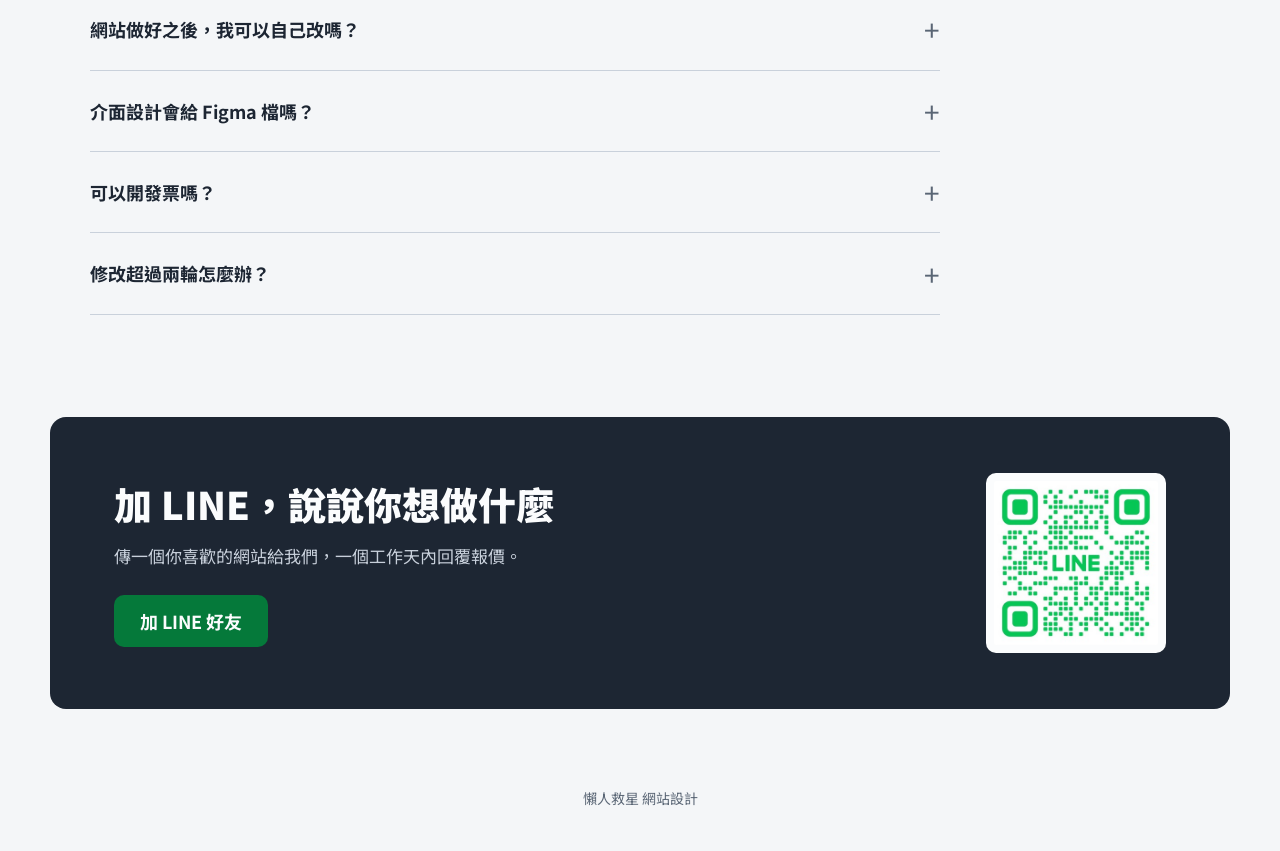
==== commit 9540c5e9: "作品集：預約系統後台示範改版，和 LINE 手機畫面同一套樣子 拿掉 Tailwind 外部程式、表情符號和亮綠色，改用自己的樣式檔； 功能不變。重拍後台截圖；分享預覽圖改成完整網址，補 og:typ" ====
--- a/index.html
+++ b/index.html
@@ -7,7 +7,11 @@
 <meta name="description" content="一頁式形象網站 NT$12,000、WordPress 官網 NT$26,000、App 與後台介面設計。白紙黑字的固定報價，下訂後 3 個工作天交初稿，滿意再付尾款。">
 <meta property="og:title" content="懶人救星｜先看初稿，滿意再付尾款">
 <meta property="og:description" content="形象網站、WordPress 架站、App 與後台介面設計。固定報價，3 個工作天交初稿。">
-<meta property="og:image" content="assets/booking-admin.png">
+<meta property="og:type" content="website">
+<meta property="og:url" content="https://lazysavior.github.io/">
+<meta property="og:image" content="https://lazysavior.github.io/assets/booking-admin.png">
+<meta property="og:image:width" content="1280">
+<meta property="og:image:height" content="800">
 <link rel="icon" href="assets/logo.jpg">
 <link rel="preconnect" href="https://fonts.googleapis.com">
 <link rel="preconnect" href="https://fonts.gstatic.com" crossorigin>
@@ -168,7 +172,7 @@
             <img src="assets/booking-admin.png" alt="預約管理後台畫面" width="1280" height="800" loading="lazy">
             <button class="btn btn-ink live-open" data-src="assets/demo/admin-demo.html" data-title="預約管理後台示範">打開後台</button>
           </div>
-          <figcaption>店家後台的實際畫面，按中間的按鈕可以直接操作。</figcaption>
+          <figcaption>店家後台的示範畫面，按中間的按鈕可以直接操作。</figcaption>
         </figure>
         <div class="line-side">
           <div class="industry" role="radiogroup" aria-label="切換行業">
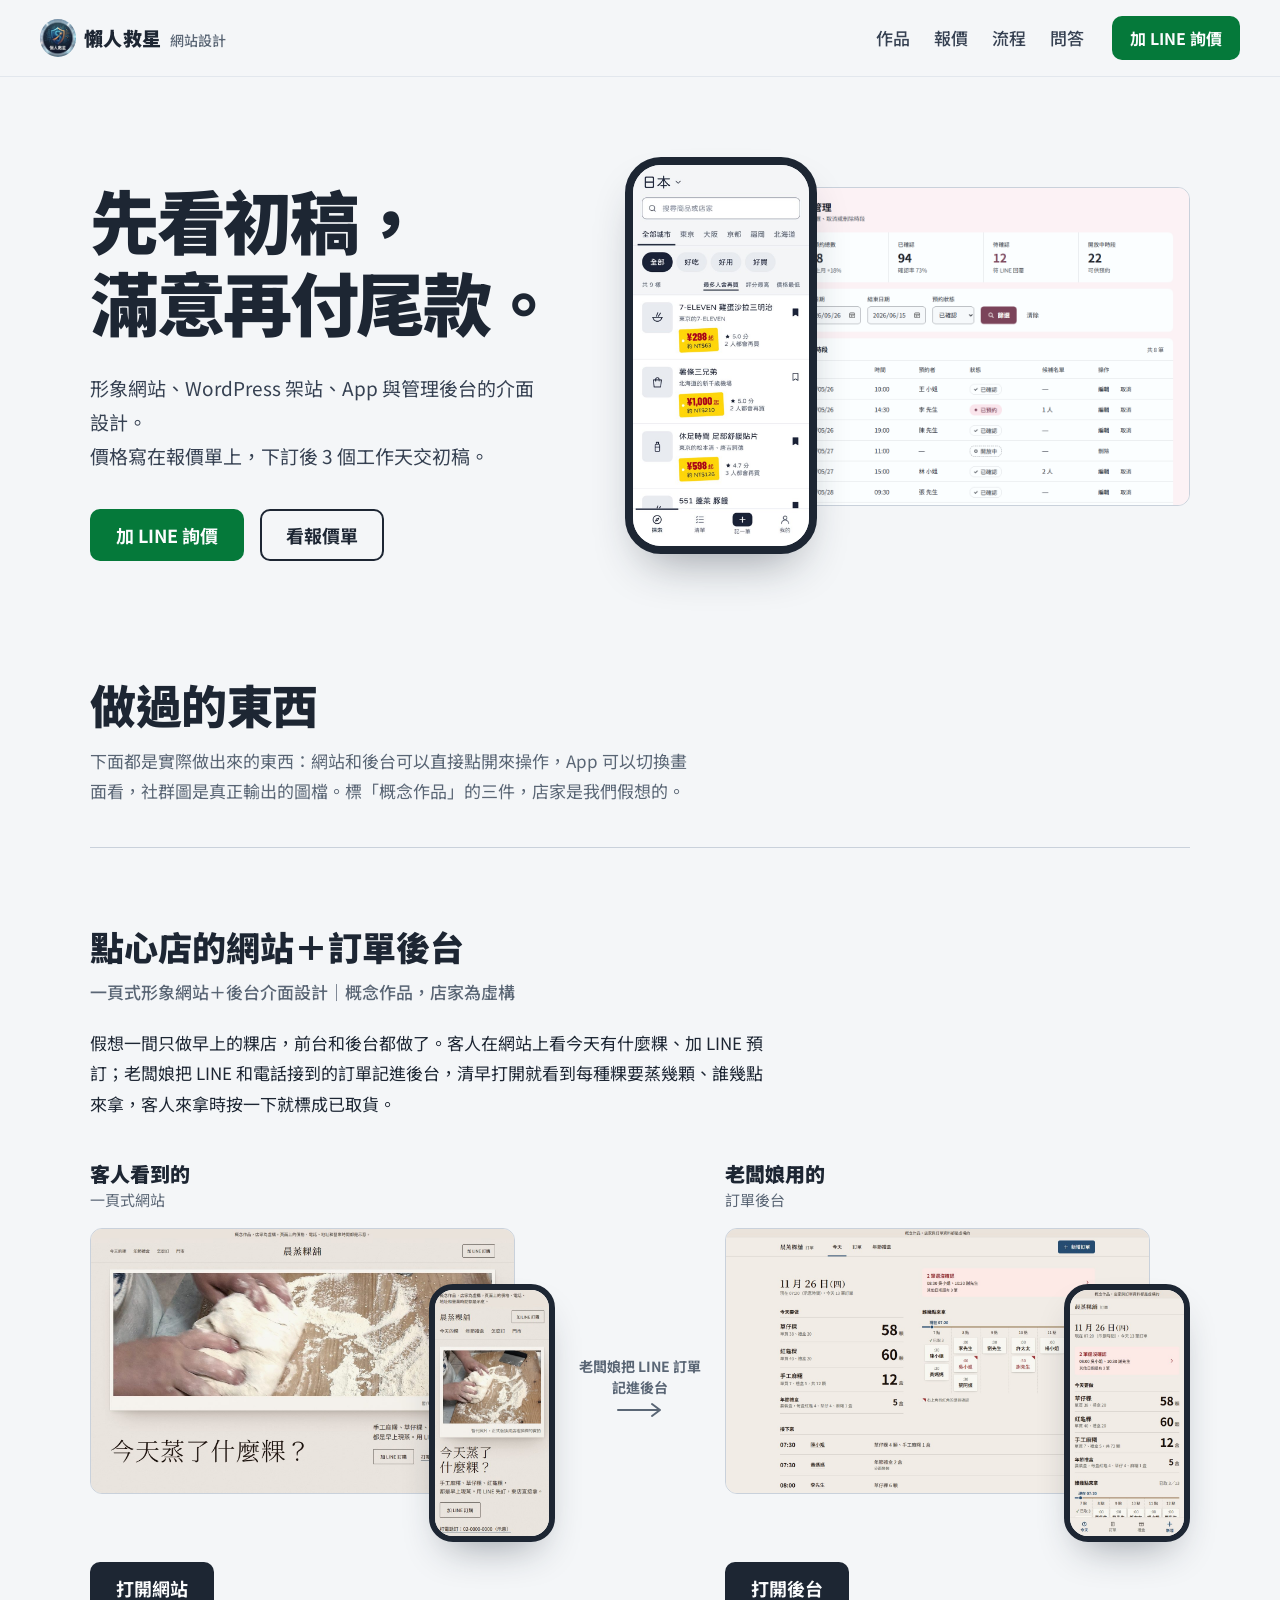
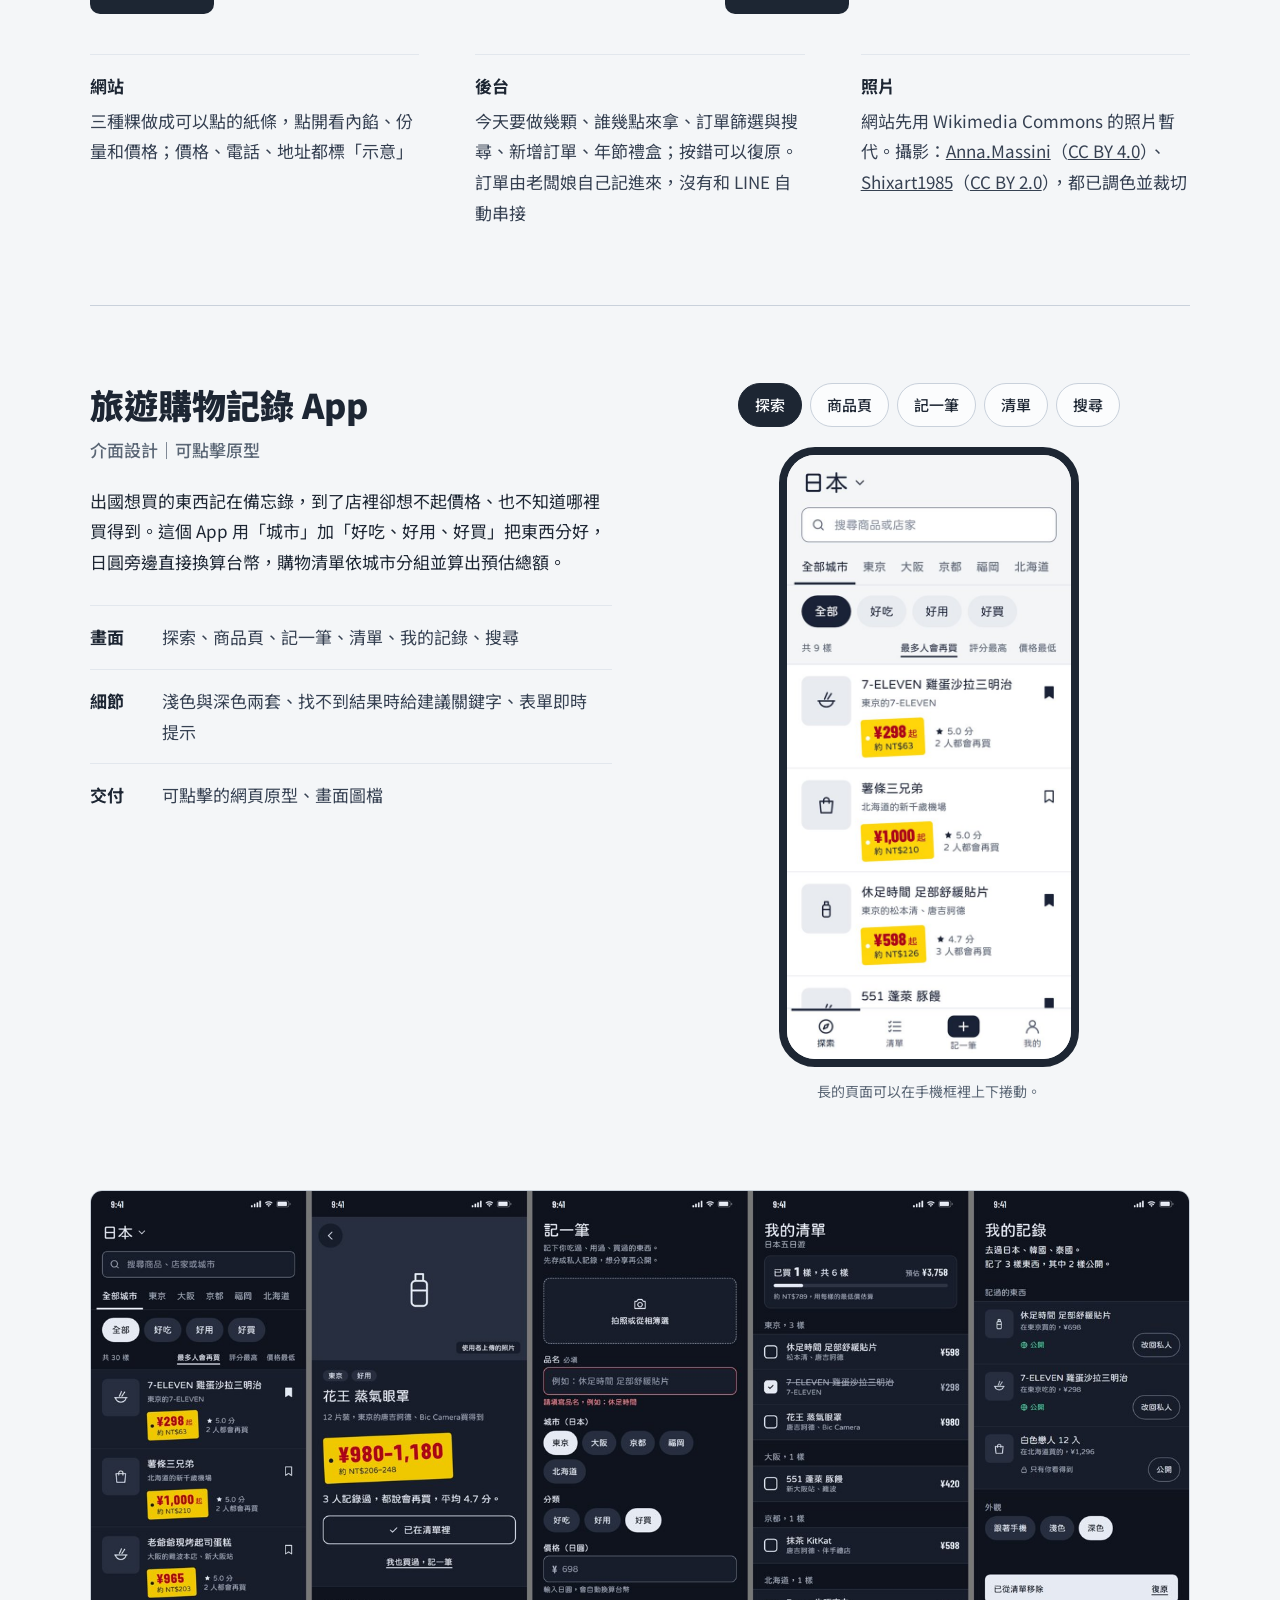
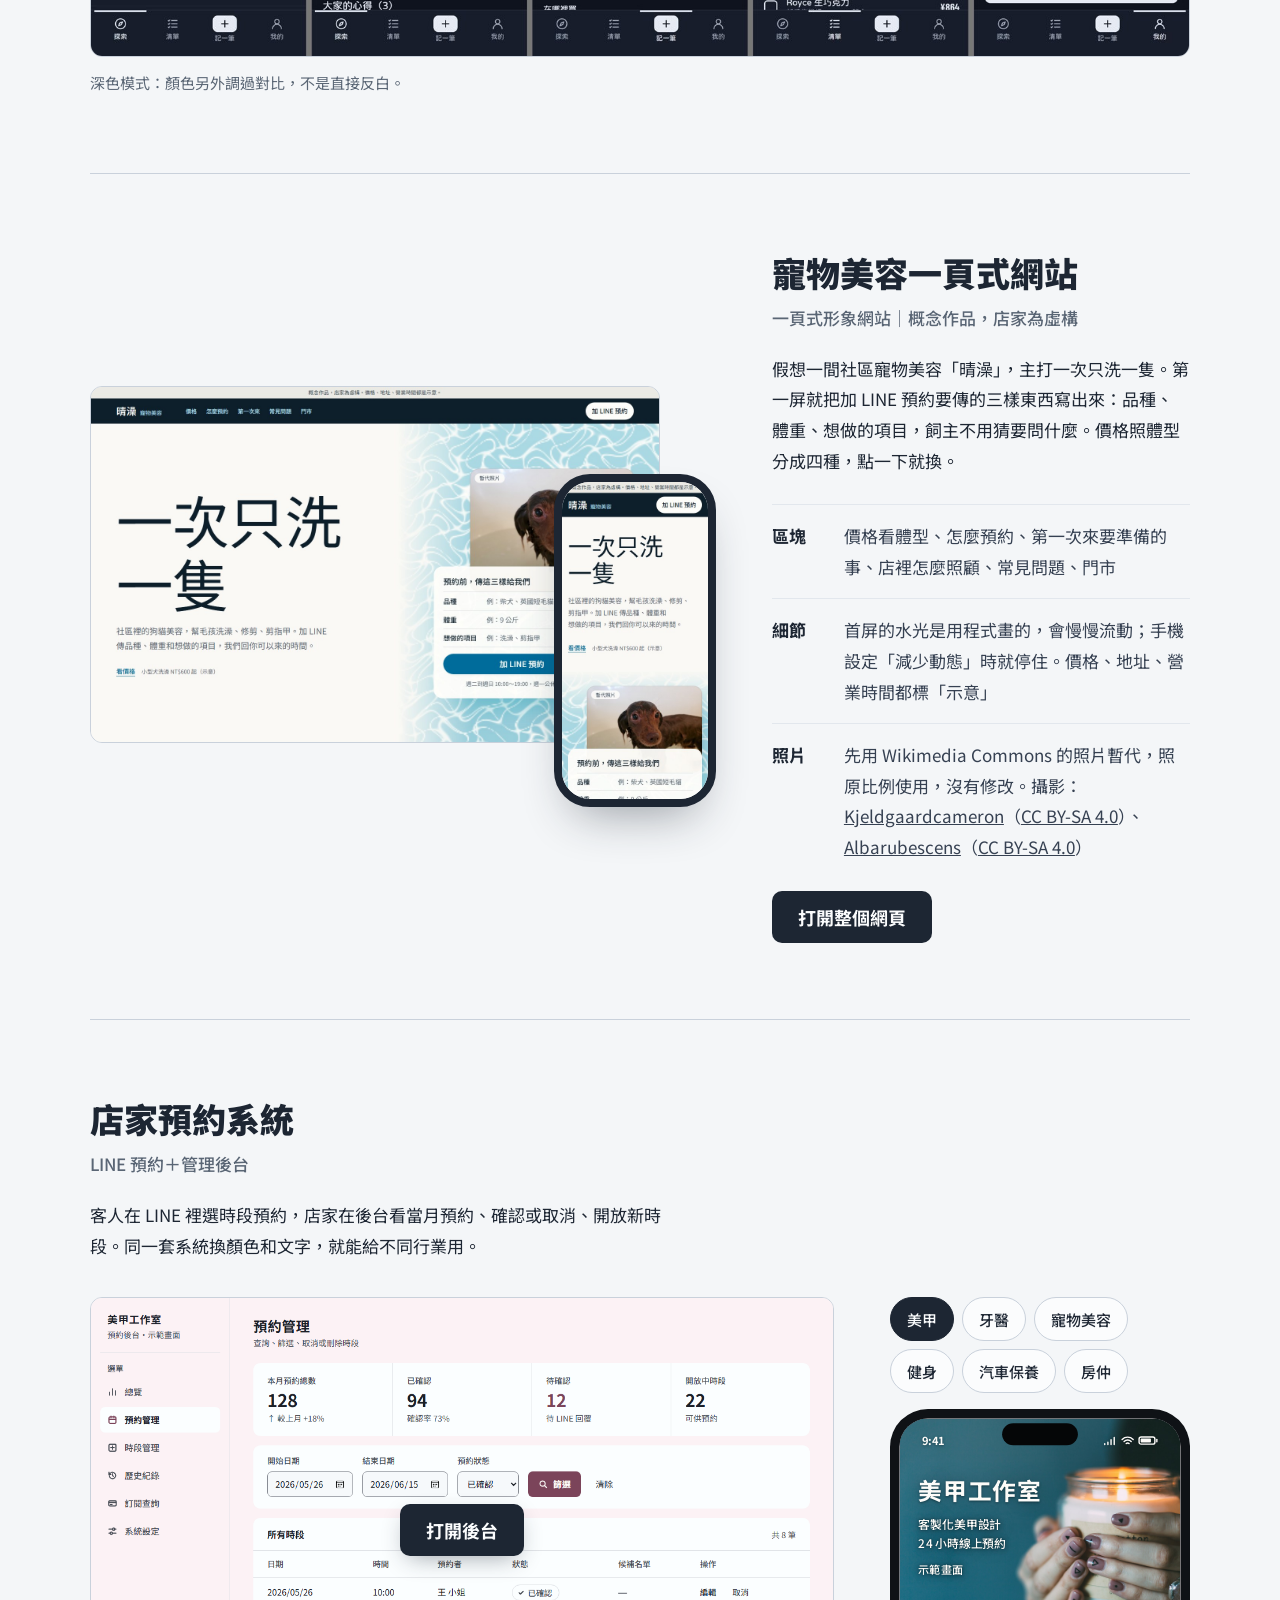
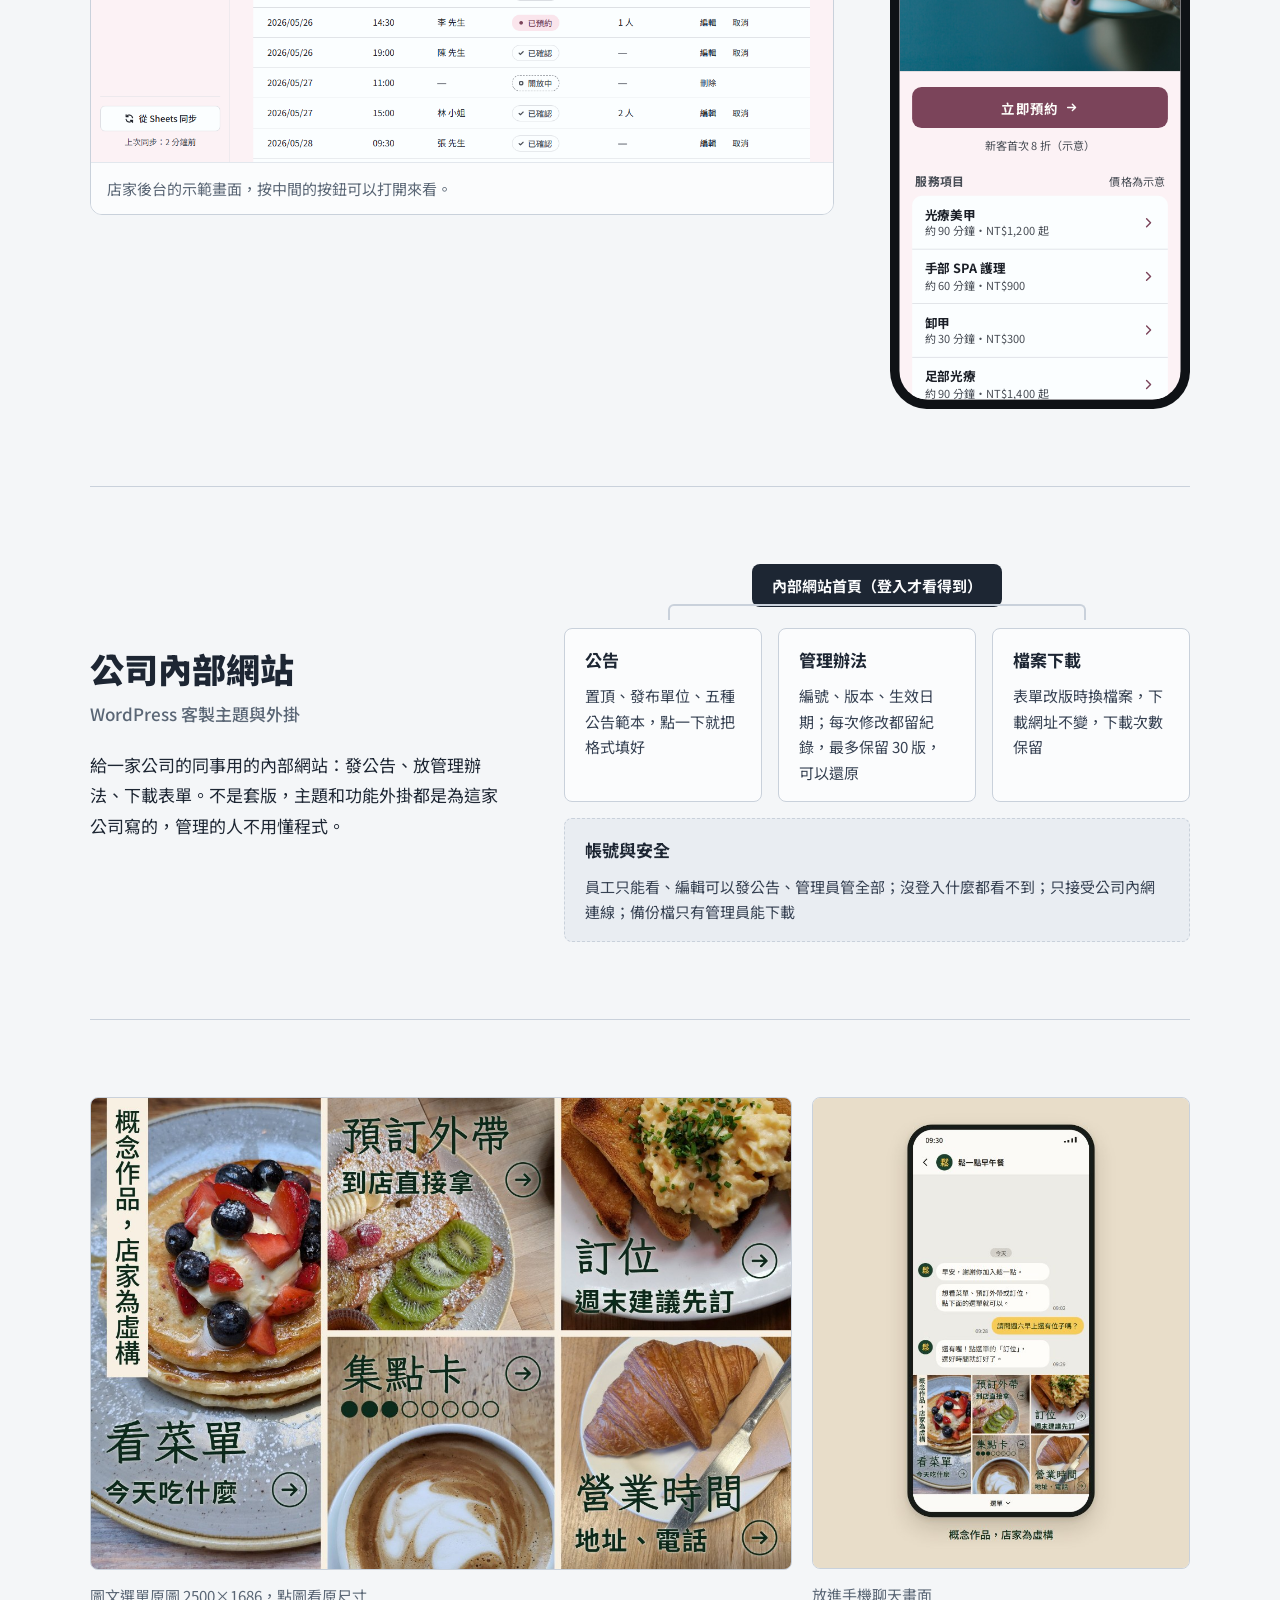
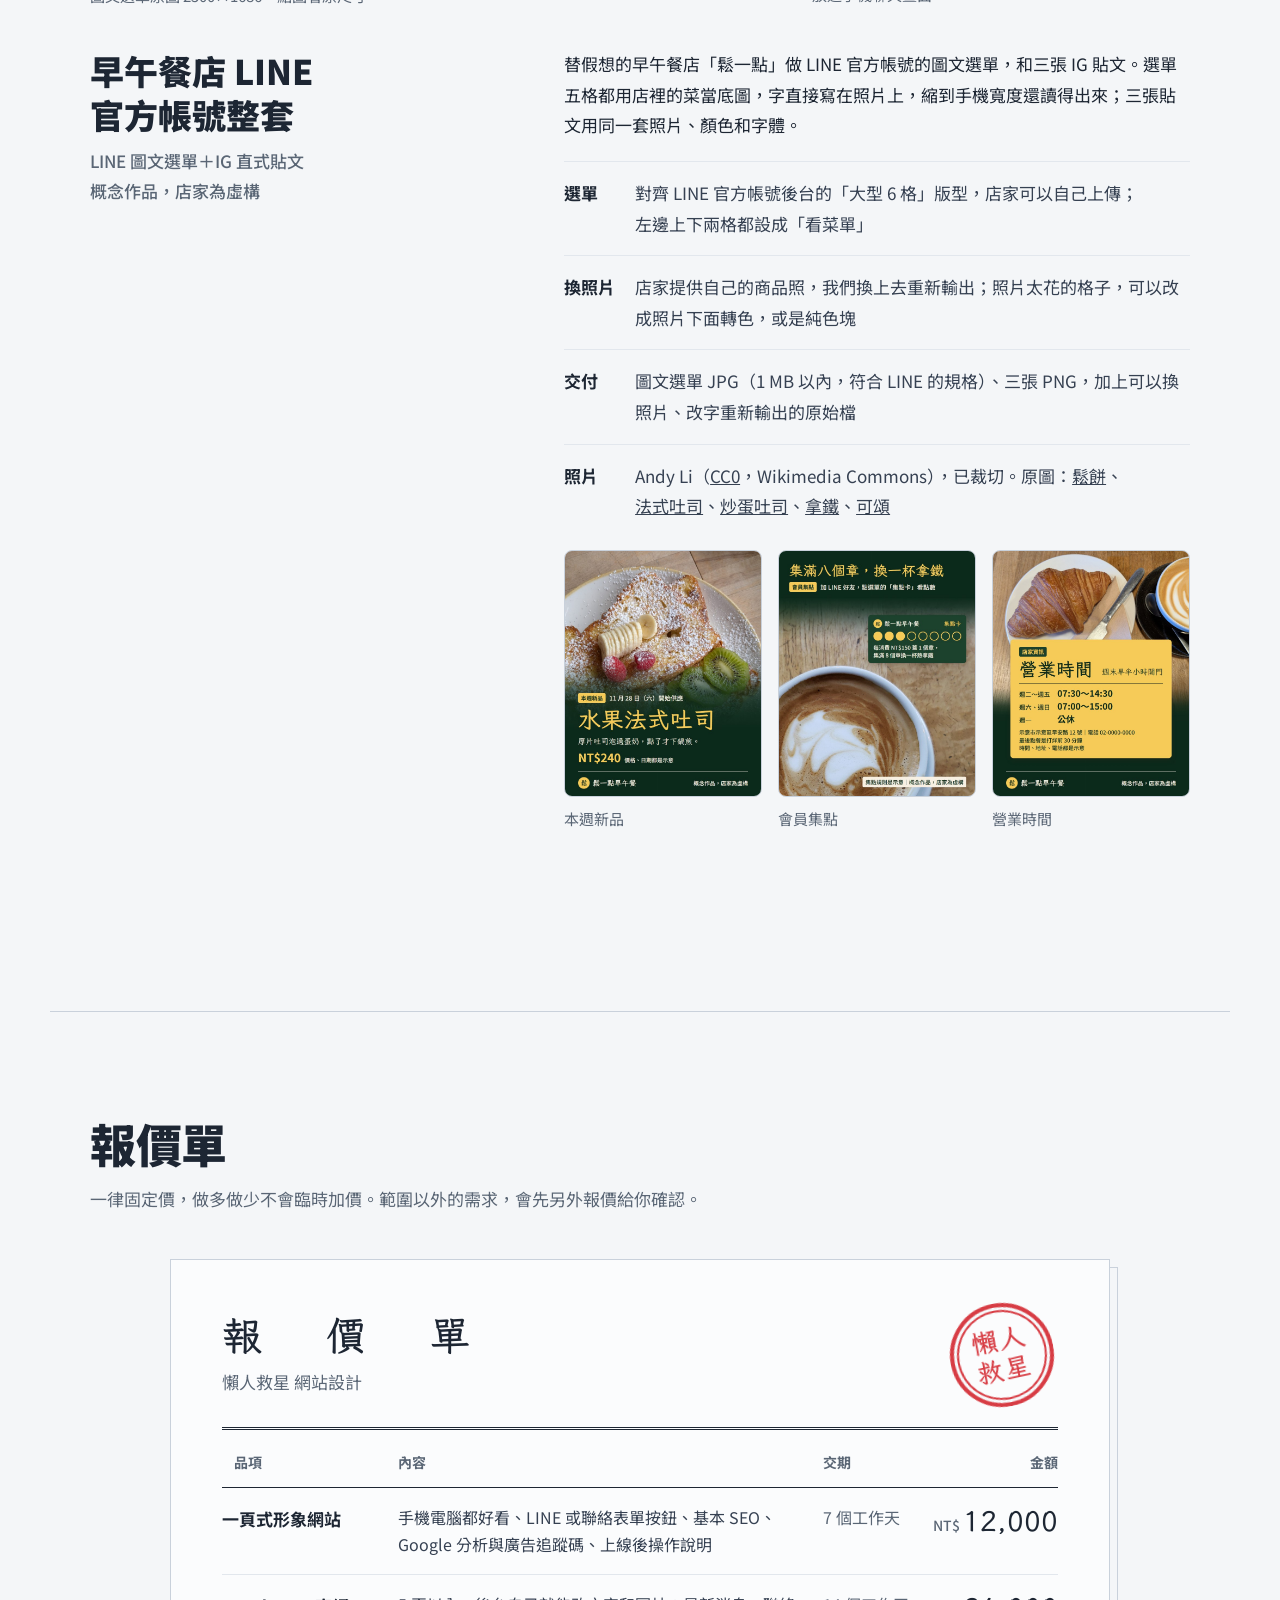
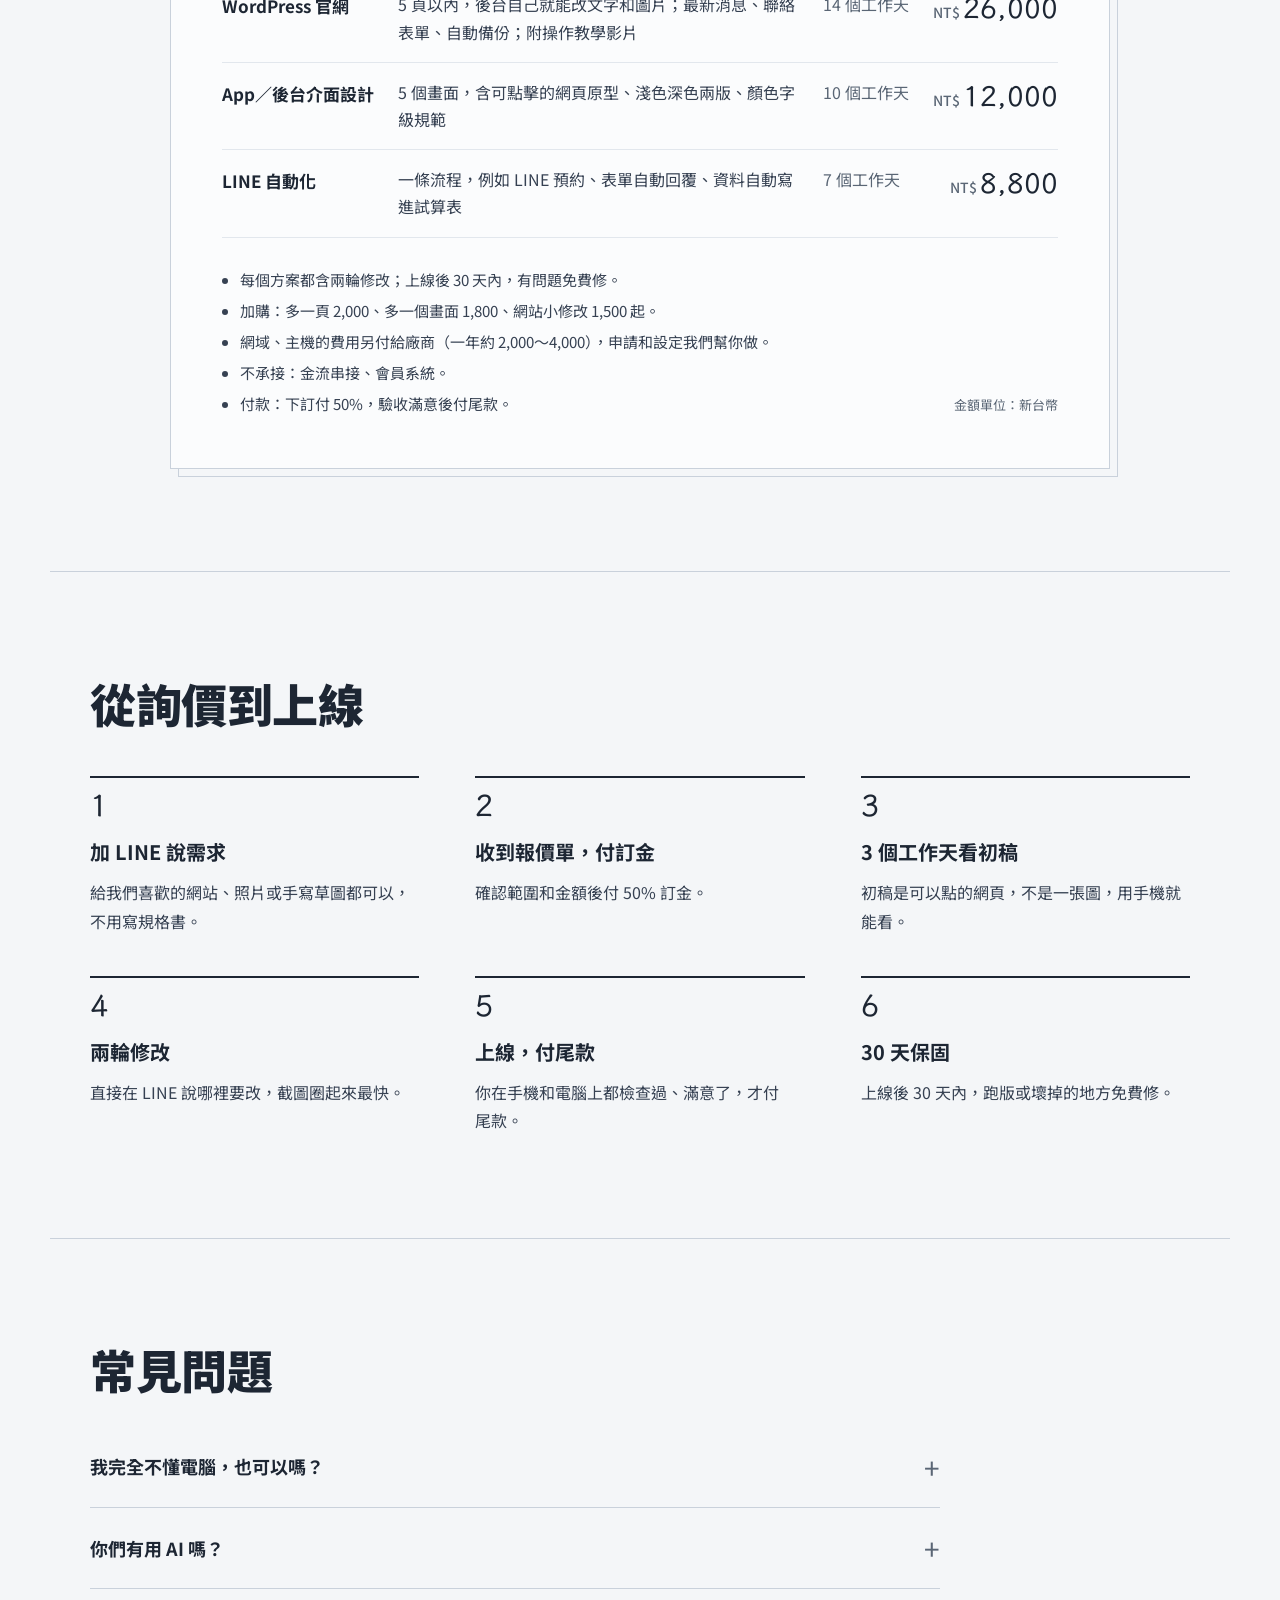
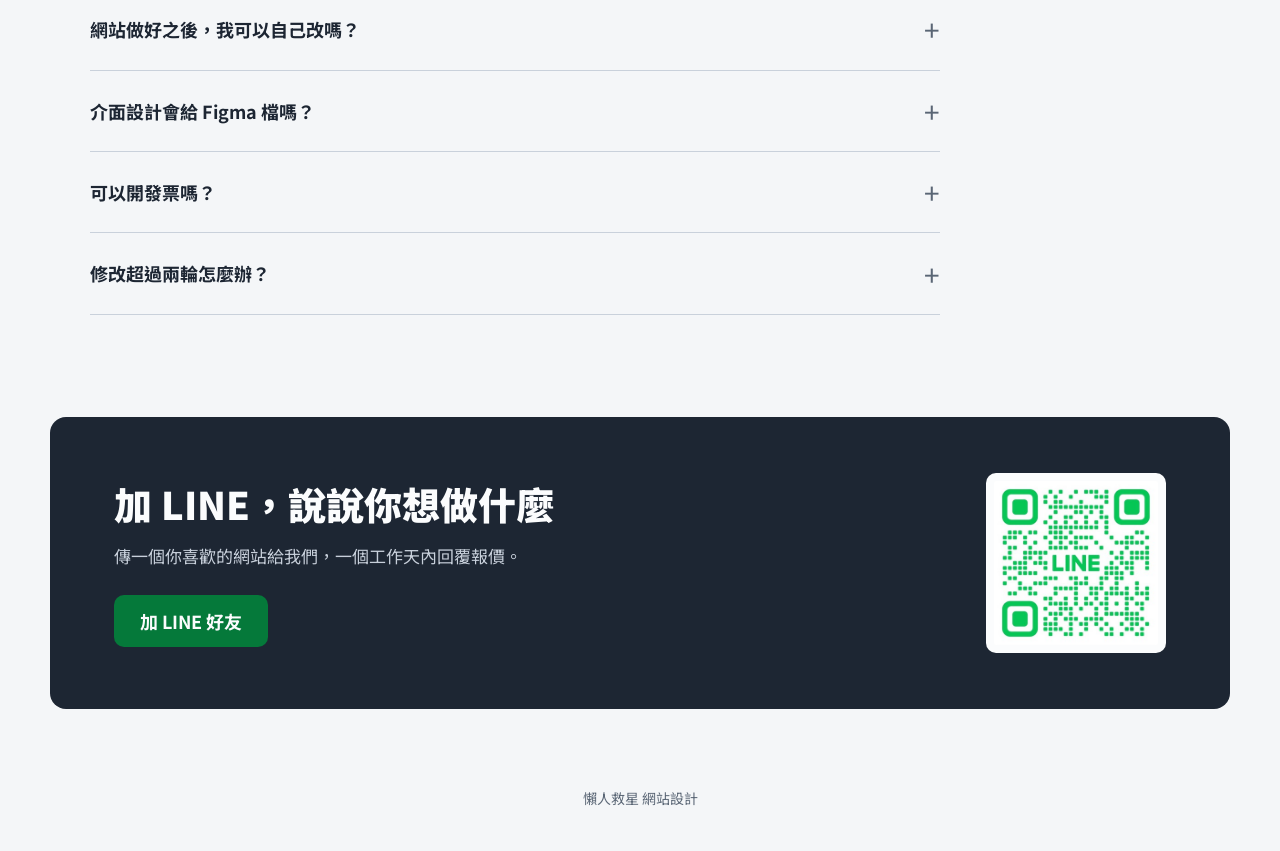
==== commit e2639987: "作品集：後台示範的說明改成「可以打開來看」 後台示範頁沒有互動程式，原本寫「可以直接操作」不準確。  Co-Authored-By: Claude Opus 5.5 <noreply@anthropi" ====
--- a/index.html
+++ b/index.html
@@ -172,7 +172,7 @@
             <img src="assets/booking-admin.png" alt="預約管理後台畫面" width="1280" height="800" loading="lazy">
             <button class="btn btn-ink live-open" data-src="assets/demo/admin-demo.html" data-title="預約管理後台示範">打開後台</button>
           </div>
-          <figcaption>店家後台的示範畫面，按中間的按鈕可以直接操作。</figcaption>
+          <figcaption>店家後台的示範畫面，按中間的按鈕可以打開來看。</figcaption>
         </figure>
         <div class="line-side">
           <div class="industry" role="radiogroup" aria-label="切換行業">
